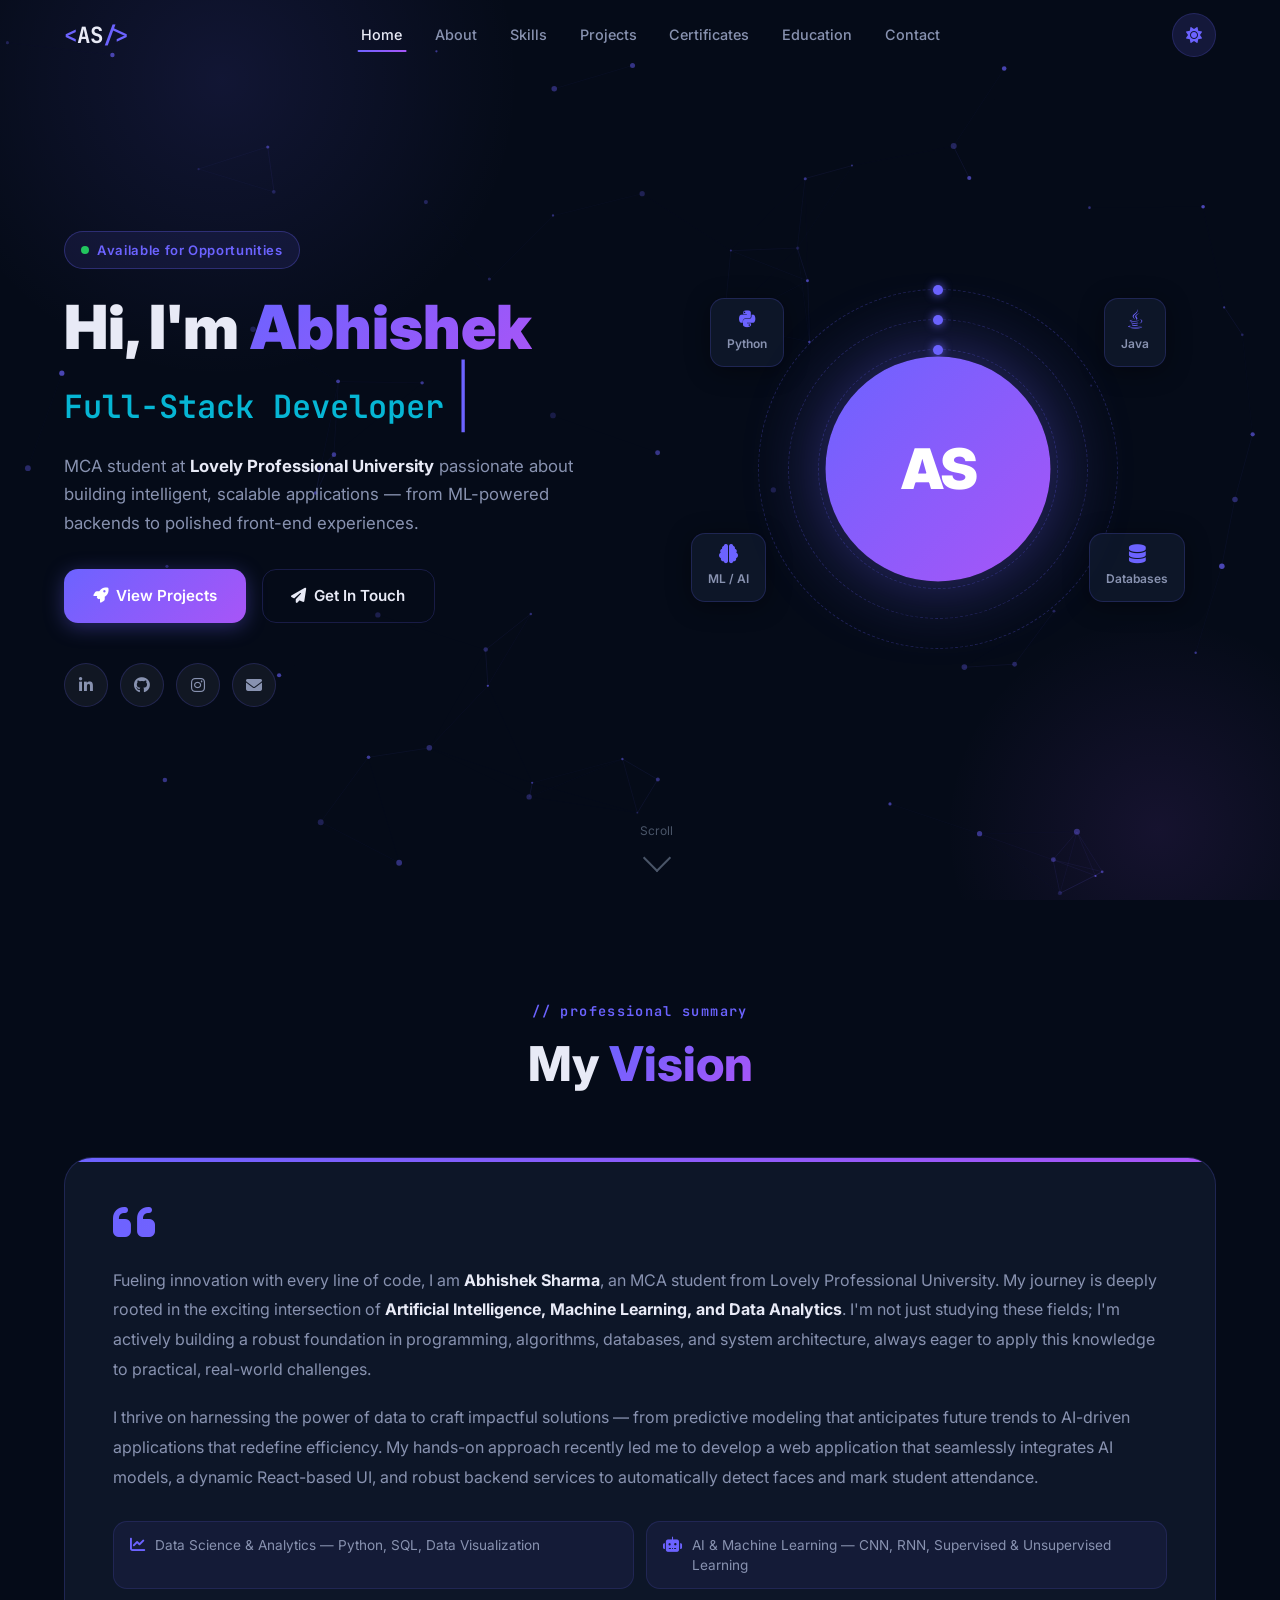
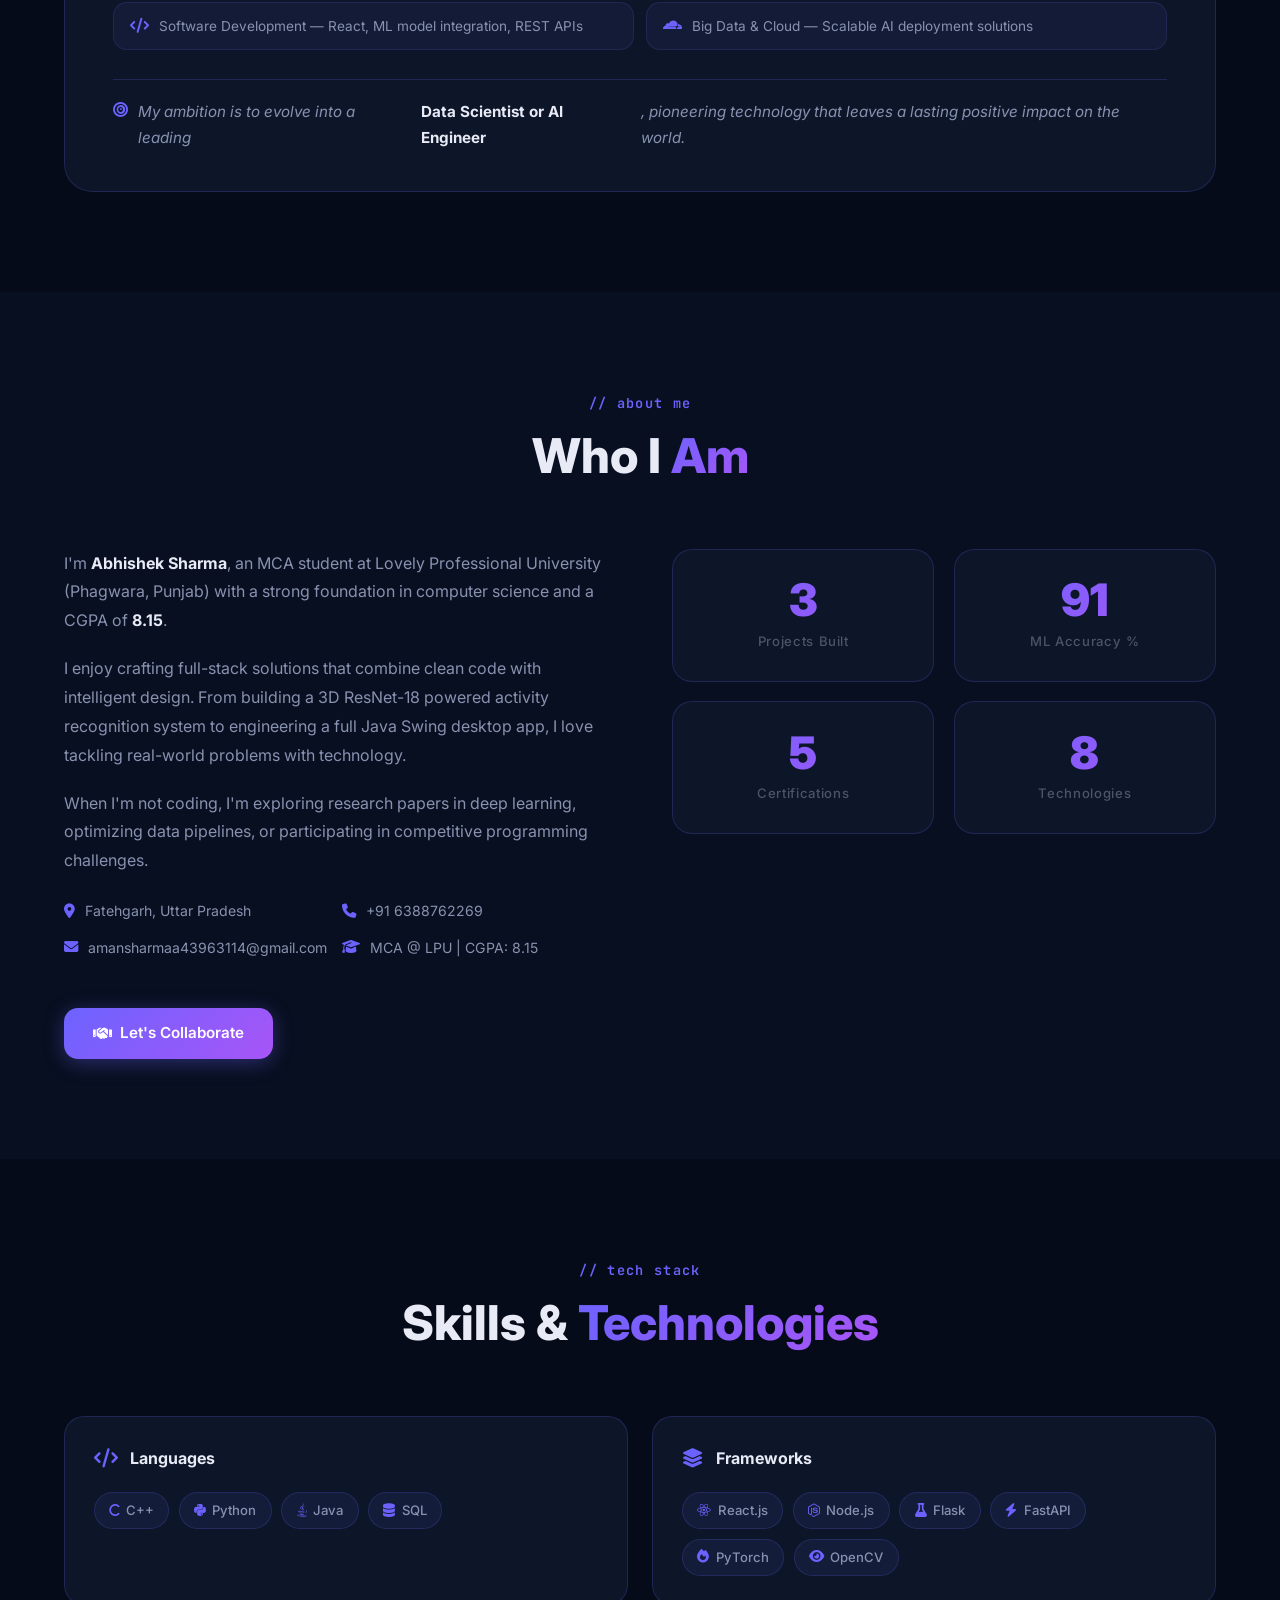
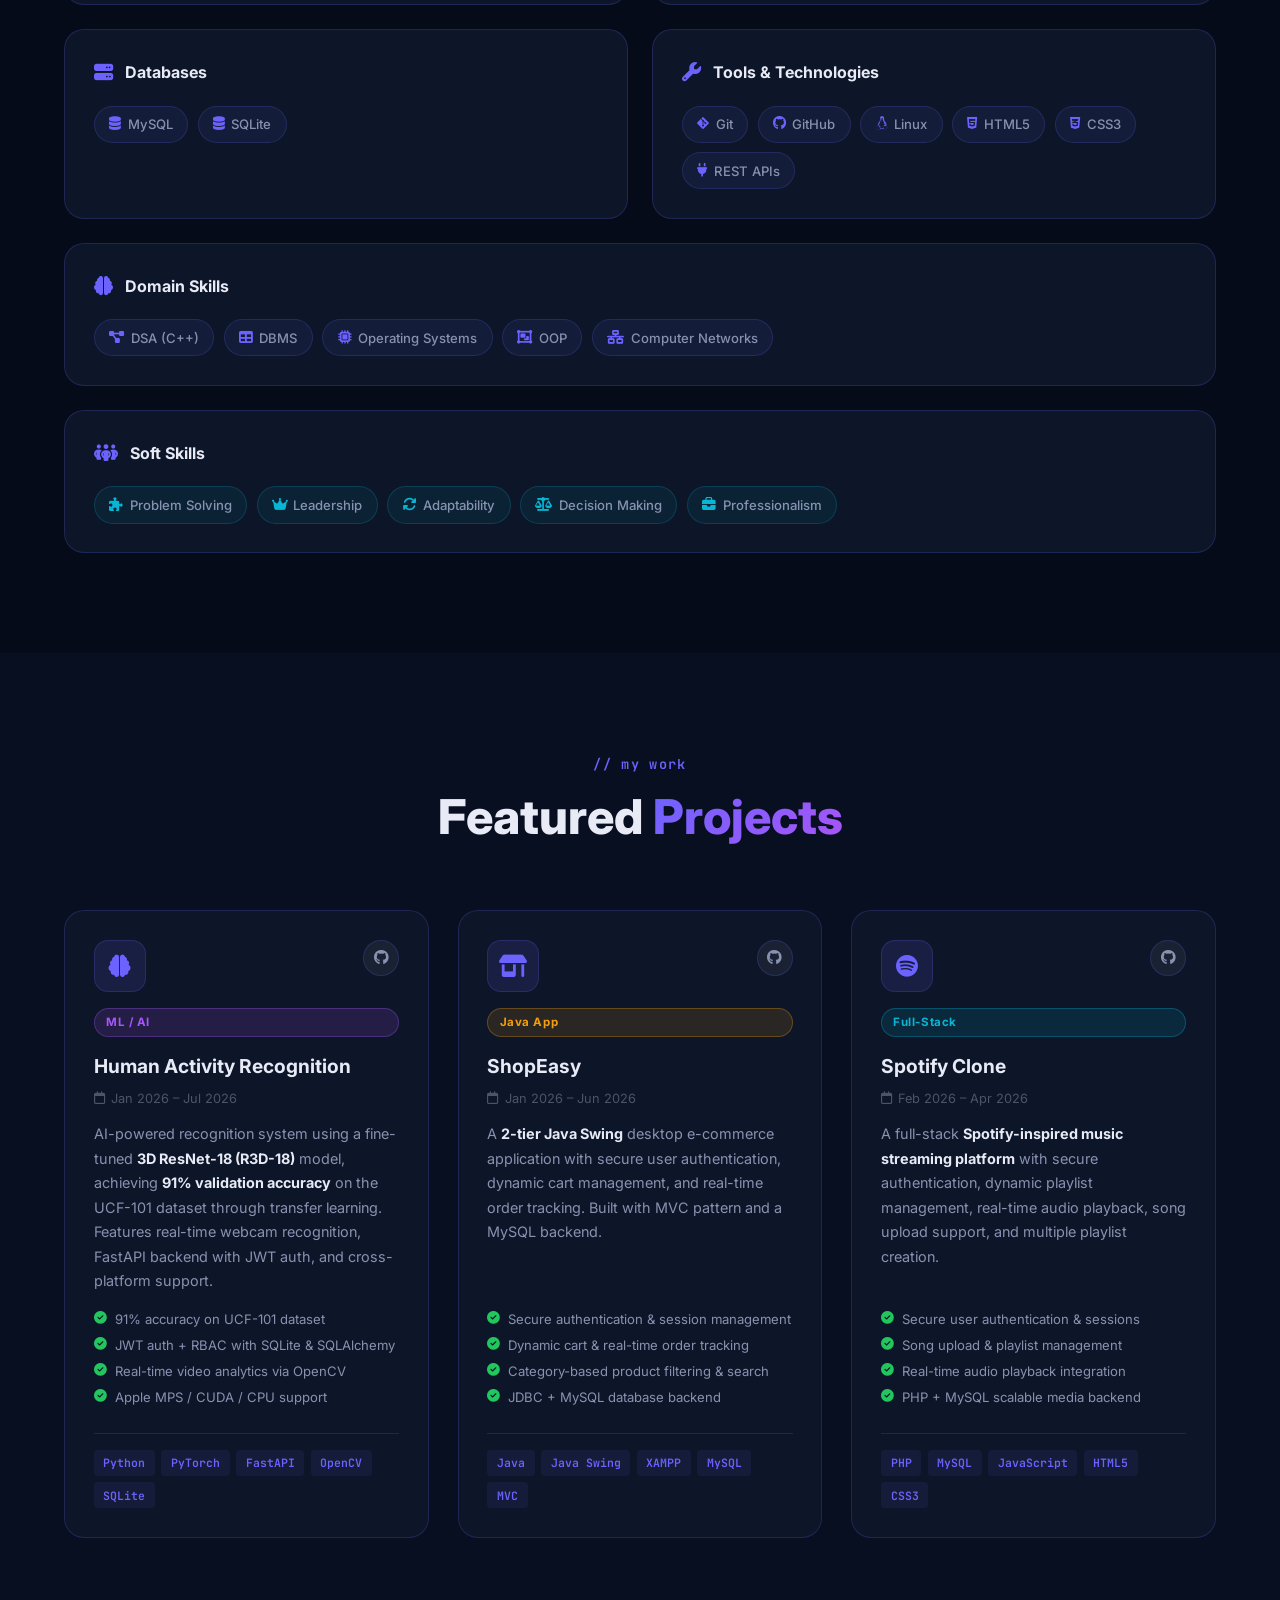
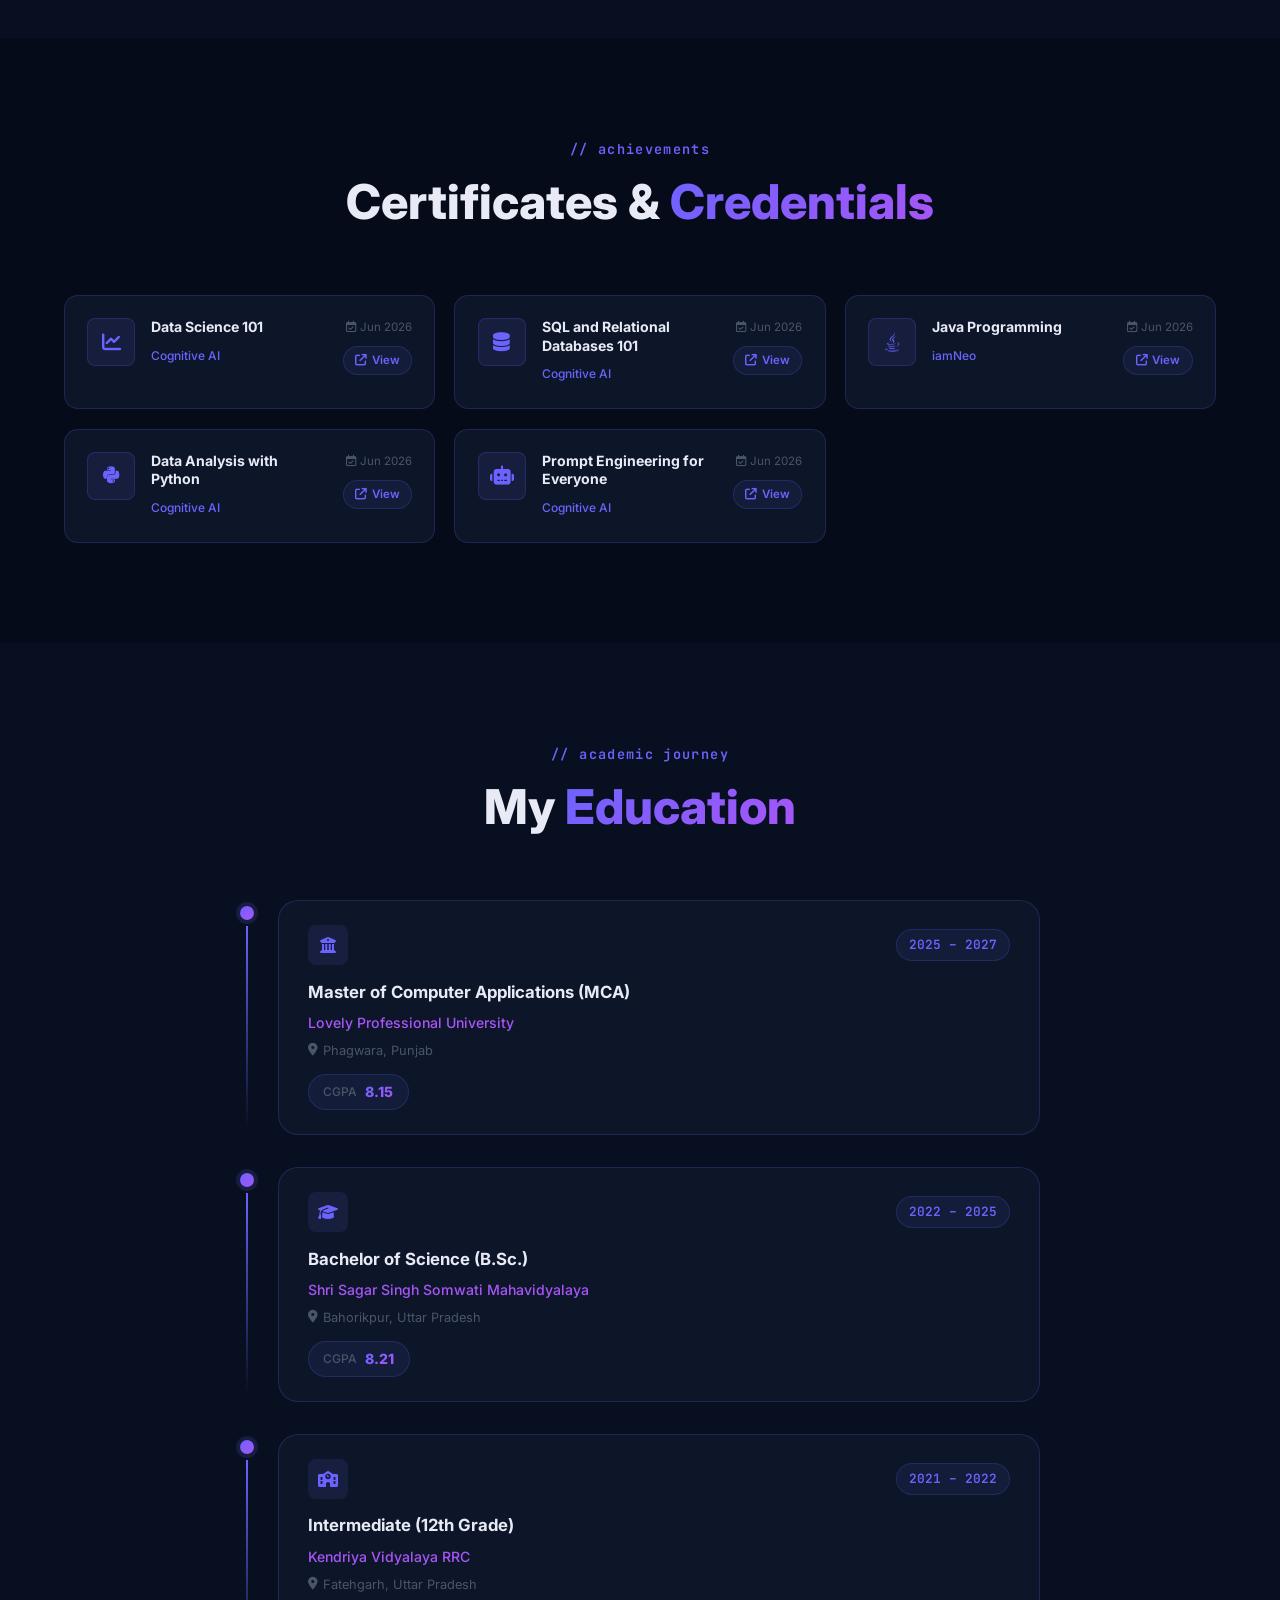
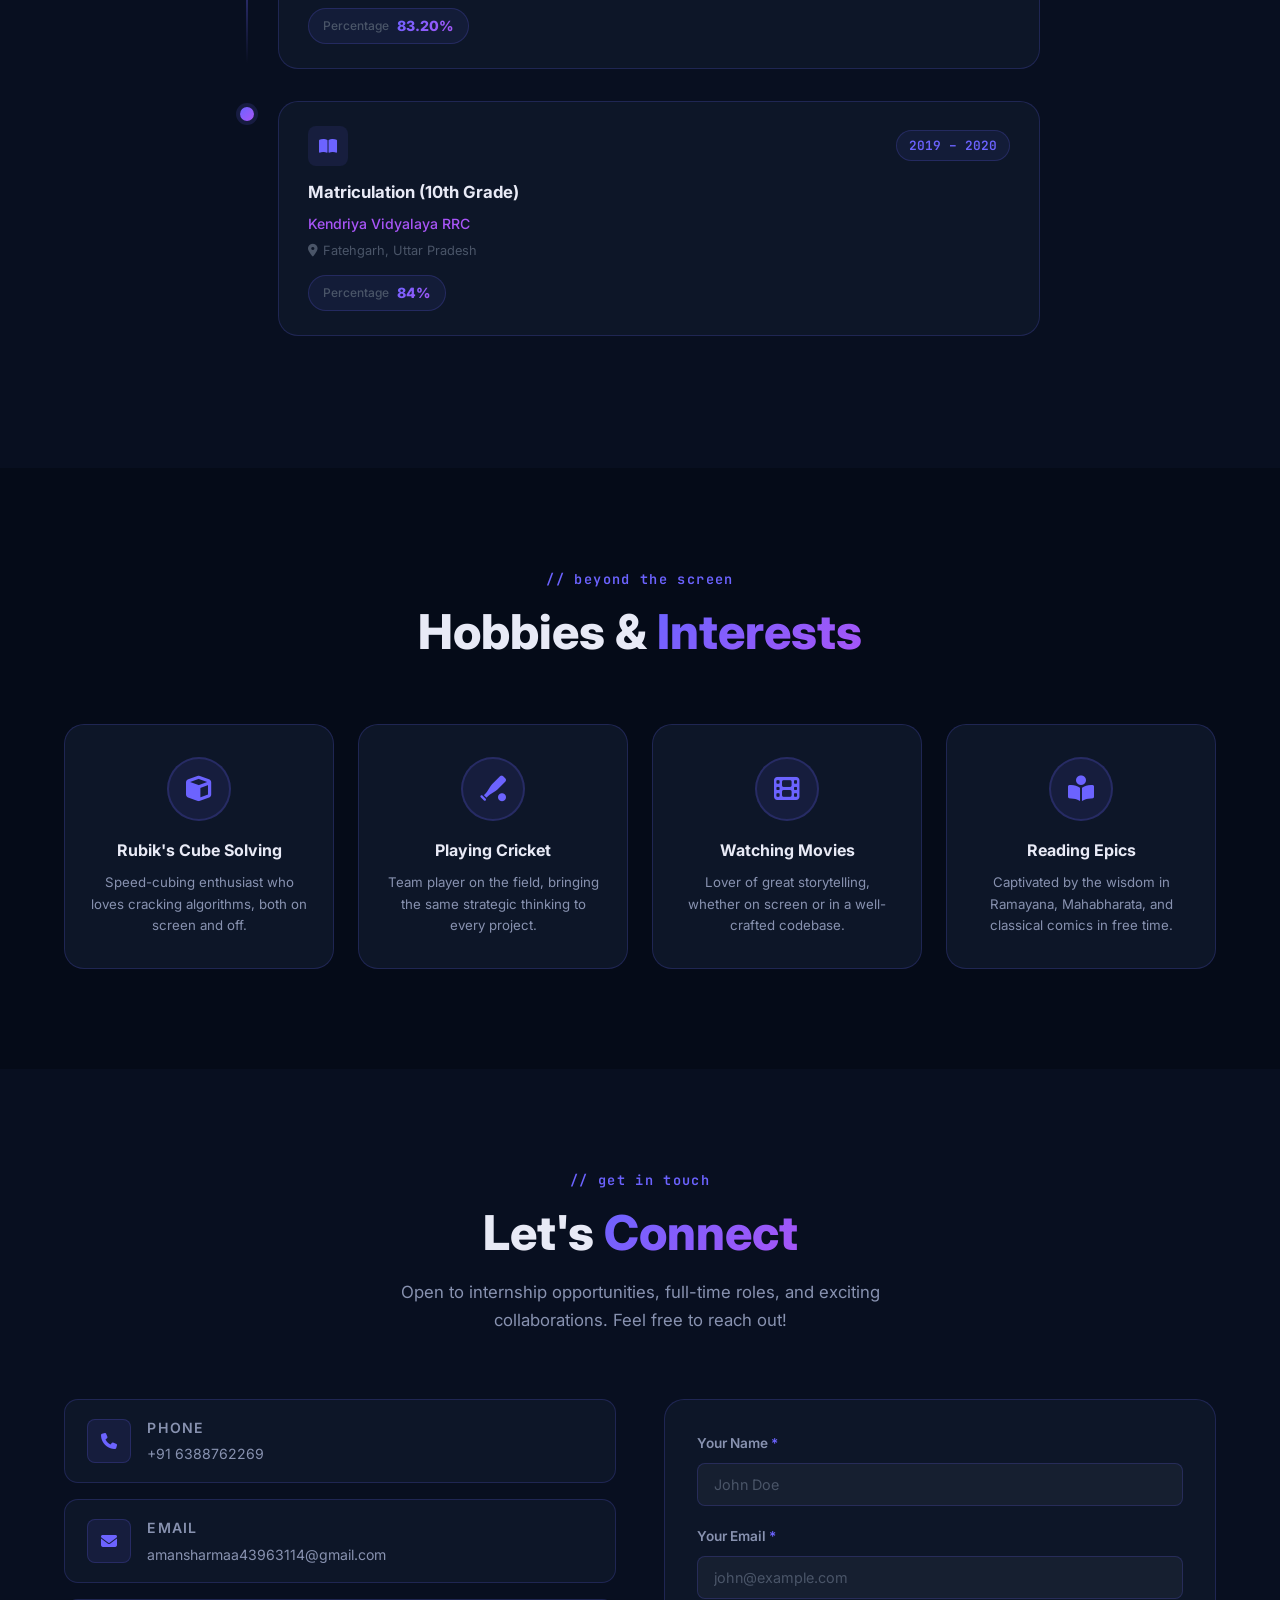
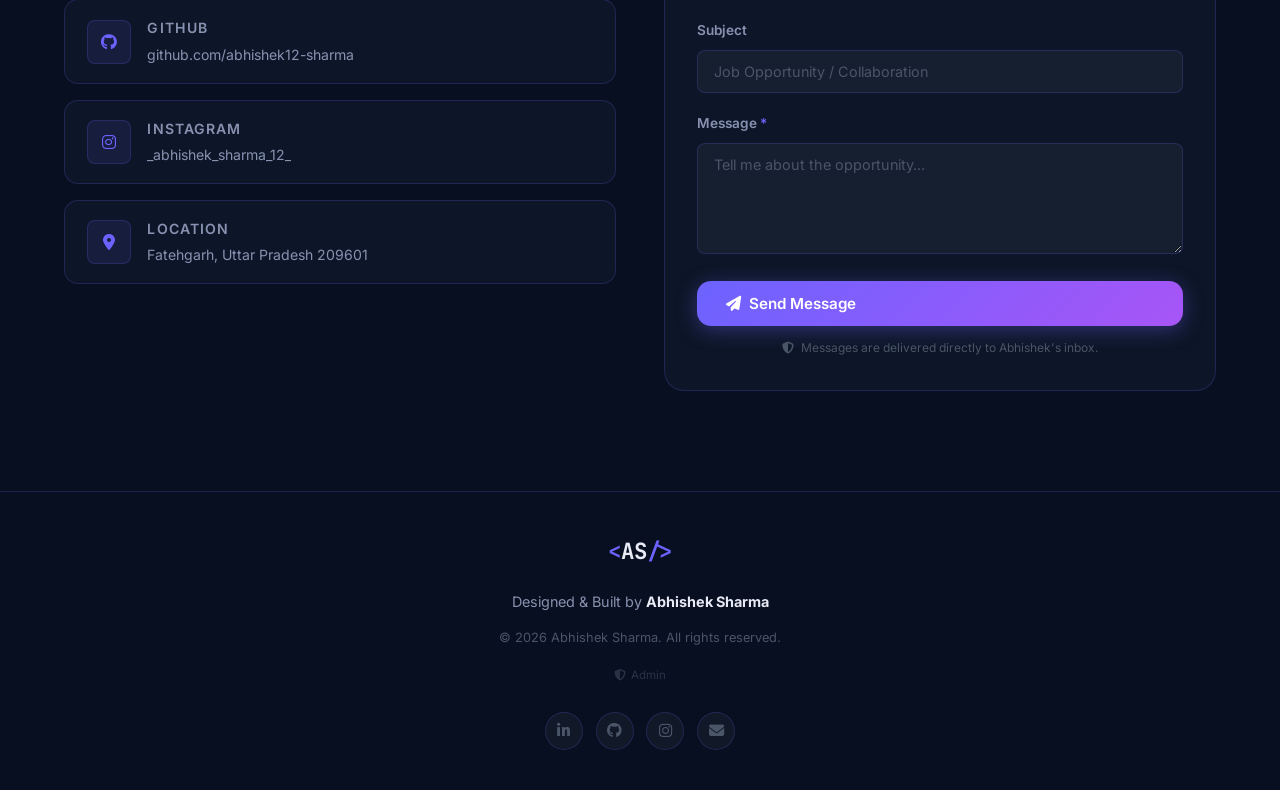
==== index.html @ bf41e6af "Upload portfolio" ====
<!DOCTYPE html>
<html lang="en" data-theme="dark">
<head>
  <meta charset="UTF-8" />
  <meta name="viewport" content="width=device-width, initial-scale=1.0" />
  <title>Abhishek Sharma | MCA Student & Developer</title>
  <meta name="description" content="Portfolio of Abhishek Sharma — MCA Student, Full-Stack Developer, and ML Enthusiast from Lovely Professional University." />
  <meta name="keywords" content="Abhishek Sharma, Developer, Portfolio, Python, Java, Machine Learning, FastAPI, React" />
  <meta name="author" content="Abhishek Sharma" />
  <meta property="og:title" content="Abhishek Sharma | Developer Portfolio" />
  <meta property="og:description" content="MCA Student | Full-Stack Developer | ML Enthusiast" />
  <meta property="og:type" content="website" />

  <!-- Google Fonts -->
  <link rel="preconnect" href="https://fonts.googleapis.com" />
  <link rel="preconnect" href="https://fonts.gstatic.com" crossorigin />
  <link href="https://fonts.googleapis.com/css2?family=Inter:wght@300;400;500;600;700;800;900&family=JetBrains+Mono:wght@400;500;600&display=swap" rel="stylesheet" />

  <!-- Icons -->
  <link rel="stylesheet" href="https://cdnjs.cloudflare.com/ajax/libs/font-awesome/6.5.1/css/all.min.css" />

  <!-- EmailJS -->
  <script type="text/javascript" src="https://cdn.jsdelivr.net/npm/@emailjs/browser@4/dist/email.min.js"></script>

  <link rel="stylesheet" href="style.css" />
</head>
<body>

  <!-- =========================================
       NAVBAR
  ========================================== -->
  <nav id="navbar">
    <div class="nav-container">
      <a href="#home" class="nav-logo">
        <span class="logo-bracket">&lt;</span>AS<span class="logo-bracket">/&gt;</span>
      </a>
      <ul class="nav-links" id="navLinks">
        <li><a href="#home"         class="nav-link active" id="nav-home">Home</a></li>
        <li><a href="#about"        class="nav-link" id="nav-about">About</a></li>
        <li><a href="#skills"       class="nav-link" id="nav-skills">Skills</a></li>
        <li><a href="#projects"     class="nav-link" id="nav-projects">Projects</a></li>
        <li><a href="#certificates" class="nav-link" id="nav-certificates">Certificates</a></li>
        <li><a href="#education"    class="nav-link" id="nav-education">Education</a></li>
        <li><a href="#contact"      class="nav-link" id="nav-contact">Contact</a></li>
      </ul>
      <div class="nav-actions">
        <!-- Theme Toggle -->
        <button class="theme-toggle" id="themeToggle" aria-label="Toggle theme">
          <i class="fa-solid fa-sun"  id="themeIconSun"></i>
          <i class="fa-solid fa-moon" id="themeIconMoon"></i>
        </button>
        <button class="hamburger" id="hamburger" aria-label="Toggle menu">
          <span></span><span></span><span></span>
        </button>
      </div>
    </div>
  </nav>

  <!-- =========================================
       HERO SECTION
  ========================================== -->
  <section id="home" class="hero">
    <canvas id="particleCanvas"></canvas>
    <div class="hero-content">
      <div class="hero-badge">
        <span class="badge-dot"></span>
        Available for Opportunities
      </div>
      <h1 class="hero-name">
        Hi, I'm <span class="gradient-text">Abhishek</span><br />
        <span class="hero-title-typewriter" id="typewriter"></span>
        <span class="cursor">|</span>
      </h1>
      <p class="hero-desc">
        MCA student at <strong>Lovely Professional University</strong> passionate about building
        intelligent, scalable applications — from ML-powered backends to polished front-end experiences.
      </p>
      <div class="hero-cta">
        <a href="#projects" class="btn btn-primary" id="hero-projects-btn">
          <i class="fa-solid fa-rocket"></i> View Projects
        </a>
        <a href="#contact" class="btn btn-ghost" id="hero-contact-btn">
          <i class="fa-solid fa-paper-plane"></i> Get In Touch
        </a>
      </div>
      <div class="hero-socials">
        <a href="https://www.linkedin.com/in/abhishek" target="_blank" rel="noopener noreferrer" class="social-icon" id="social-linkedin" aria-label="LinkedIn">
          <i class="fa-brands fa-linkedin-in"></i>
        </a>
        <a href="https://github.com/abhishek12-sharma" target="_blank" rel="noopener noreferrer" class="social-icon" id="social-github" aria-label="GitHub">
          <i class="fa-brands fa-github"></i>
        </a>
        <a href="https://www.instagram.com/_abhishek_sharma_12_/" target="_blank" rel="noopener noreferrer" class="social-icon" id="social-instagram" aria-label="Instagram">
          <i class="fa-brands fa-instagram"></i>
        </a>
        <a href="mailto:amansharmaa43963114@gmail.com" class="social-icon" id="social-email" aria-label="Email">
          <i class="fa-solid fa-envelope"></i>
        </a>
      </div>
    </div>

    <!-- Hero Visual with Photo -->
    <div class="hero-visual">
      <div class="avatar-ring">
        <div class="avatar-inner">
          <!--
            TO ADD YOUR PHOTO:
            1. Copy your photo file into the portfolio folder
            2. Rename it to "photo.jpg"
            The image will appear automatically.
          -->
          <img
            src="photo.jpg"
            alt="Abhishek Sharma"
            class="profile-photo"
            id="profilePhoto"
            onerror="this.style.display='none'; document.getElementById('avatarFallback').style.display='flex';"
          />
          <span class="avatar-initials" id="avatarFallback">AS</span>
        </div>
        <div class="orbit orbit-1"><div class="orbit-dot"></div></div>
        <div class="orbit orbit-2"><div class="orbit-dot"></div></div>
        <div class="orbit orbit-3"><div class="orbit-dot"></div></div>
      </div>
      <div class="floating-cards">
        <div class="float-card fc1"><i class="fa-brands fa-python"></i><span>Python</span></div>
        <div class="float-card fc2"><i class="fa-brands fa-java"></i><span>Java</span></div>
        <div class="float-card fc3"><i class="fa-solid fa-brain"></i><span>ML / AI</span></div>
        <div class="float-card fc4"><i class="fa-solid fa-database"></i><span>Databases</span></div>
      </div>
    </div>

    <div class="scroll-indicator" id="scrollIndicator">
      <span>Scroll</span>
      <div class="scroll-arrow"></div>
    </div>
  </section>

  <!-- =========================================
       PROFESSIONAL SUMMARY SECTION
  ========================================== -->
  <section id="summary" class="section summary-section">
    <div class="container">
      <div class="section-header">
        <span class="section-tag">// professional summary</span>
        <h2 class="section-title">My <span class="gradient-text">Vision</span></h2>
      </div>
      <div class="summary-card reveal">
        <div class="summary-quote-icon"><i class="fa-solid fa-quote-left"></i></div>
        <p class="summary-text">
          Fueling innovation with every line of code, I am <strong>Abhishek Sharma</strong>, an MCA student from
          Lovely Professional University. My journey is deeply rooted in the exciting intersection of
          <strong>Artificial Intelligence, Machine Learning, and Data Analytics</strong>. I'm not just studying
          these fields; I'm actively building a robust foundation in programming, algorithms, databases, and
          system architecture, always eager to apply this knowledge to practical, real-world challenges.
        </p>
        <p class="summary-text">
          I thrive on harnessing the power of data to craft impactful solutions — from predictive modeling that
          anticipates future trends to AI-driven applications that redefine efficiency. My hands-on approach
          recently led me to develop a web application that seamlessly integrates AI models, a dynamic React-based UI,
          and robust backend services to automatically detect faces and mark student attendance.
        </p>
        <div class="summary-domains">
          <div class="domain-pill">
            <i class="fa-solid fa-chart-line"></i>
            <span>Data Science &amp; Analytics — Python, SQL, Data Visualization</span>
          </div>
          <div class="domain-pill">
            <i class="fa-solid fa-robot"></i>
            <span>AI &amp; Machine Learning — CNN, RNN, Supervised &amp; Unsupervised Learning</span>
          </div>
          <div class="domain-pill">
            <i class="fa-solid fa-code"></i>
            <span>Software Development — React, ML model integration, REST APIs</span>
          </div>
          <div class="domain-pill">
            <i class="fa-brands fa-cloudflare"></i>
            <span>Big Data &amp; Cloud — Scalable AI deployment solutions</span>
          </div>
        </div>
        <p class="summary-ambition">
          <i class="fa-solid fa-bullseye"></i>
          My ambition is to evolve into a leading <strong>Data Scientist or AI Engineer</strong>, pioneering
          technology that leaves a lasting positive impact on the world.
        </p>
      </div>
    </div>
  </section>

  <!-- =========================================
       ABOUT SECTION
  ========================================== -->
  <section id="about" class="section about-section">
    <div class="container">
      <div class="section-header">
        <span class="section-tag">// about me</span>
        <h2 class="section-title">Who I <span class="gradient-text">Am</span></h2>
      </div>
      <div class="about-grid">
        <div class="about-text reveal">
          <p>
            I'm <strong>Abhishek Sharma</strong>, an MCA student at Lovely Professional University (Phagwara, Punjab)
            with a strong foundation in computer science and a CGPA of <strong>8.15</strong>.
          </p>
          <p>
            I enjoy crafting full-stack solutions that combine clean code with intelligent design. From building
            a 3D ResNet-18 powered activity recognition system to engineering a full Java Swing desktop app,
            I love tackling real-world problems with technology.
          </p>
          <p>
            When I'm not coding, I'm exploring research papers in deep learning, optimizing data pipelines,
            or participating in competitive programming challenges.
          </p>
          <div class="about-info-grid">
            <div class="info-item">
              <i class="fa-solid fa-location-dot"></i>
              <span>Fatehgarh, Uttar Pradesh</span>
            </div>
            <div class="info-item">
              <i class="fa-solid fa-phone"></i>
              <span>+91 6388762269</span>
            </div>
            <div class="info-item">
              <i class="fa-solid fa-envelope"></i>
              <span>amansharmaa43963114@gmail.com</span>
            </div>
            <div class="info-item">
              <i class="fa-solid fa-graduation-cap"></i>
              <span>MCA @ LPU | CGPA: 8.15</span>
            </div>
          </div>
          <a href="#contact" class="btn btn-primary mt-2" id="about-contact-btn">
            <i class="fa-solid fa-handshake"></i> Let's Collaborate
          </a>
        </div>
        <div class="about-stats reveal reveal-right">
          <div class="stat-card">
            <div class="stat-number" data-target="3">0</div>
            <div class="stat-label">Projects Built</div>
          </div>
          <div class="stat-card">
            <div class="stat-number" data-target="91">0</div>
            <div class="stat-label">ML Accuracy %</div>
          </div>
          <div class="stat-card">
            <div class="stat-number" data-target="5">0</div>
            <div class="stat-label">Certifications</div>
          </div>
          <div class="stat-card">
            <div class="stat-number" data-target="8">0</div>
            <div class="stat-label">Technologies</div>
          </div>
        </div>
      </div>
    </div>
  </section>

  <!-- =========================================
       SKILLS SECTION
  ========================================== -->
  <section id="skills" class="section skills-section">
    <div class="container">
      <div class="section-header">
        <span class="section-tag">// tech stack</span>
        <h2 class="section-title">Skills & <span class="gradient-text">Technologies</span></h2>
      </div>

      <div class="skills-grid reveal">
        <!-- Languages -->
        <div class="skill-category">
          <div class="skill-cat-header">
            <i class="fa-solid fa-code"></i>
            <h3>Languages</h3>
          </div>
          <div class="skill-tags">
            <span class="skill-tag" id="skill-cpp"><i class="fa-solid fa-c"></i> C++</span>
            <span class="skill-tag" id="skill-python"><i class="fa-brands fa-python"></i> Python</span>
            <span class="skill-tag" id="skill-java"><i class="fa-brands fa-java"></i> Java</span>
            <span class="skill-tag" id="skill-sql"><i class="fa-solid fa-database"></i> SQL</span>
          </div>
        </div>

        <!-- Frameworks -->
        <div class="skill-category">
          <div class="skill-cat-header">
            <i class="fa-solid fa-layer-group"></i>
            <h3>Frameworks</h3>
          </div>
          <div class="skill-tags">
            <span class="skill-tag" id="skill-react"><i class="fa-brands fa-react"></i> React.js</span>
            <span class="skill-tag" id="skill-node"><i class="fa-brands fa-node-js"></i> Node.js</span>
            <span class="skill-tag" id="skill-flask"><i class="fa-solid fa-flask"></i> Flask</span>
            <span class="skill-tag" id="skill-fastapi"><i class="fa-solid fa-bolt"></i> FastAPI</span>
            <span class="skill-tag" id="skill-pytorch"><i class="fa-solid fa-fire"></i> PyTorch</span>
            <span class="skill-tag" id="skill-opencv"><i class="fa-solid fa-eye"></i> OpenCV</span>
          </div>
        </div>

        <!-- Databases -->
        <div class="skill-category">
          <div class="skill-cat-header">
            <i class="fa-solid fa-server"></i>
            <h3>Databases</h3>
          </div>
          <div class="skill-tags">
            <span class="skill-tag" id="skill-mysql"><i class="fa-solid fa-database"></i> MySQL</span>
            <span class="skill-tag" id="skill-sqlite"><i class="fa-solid fa-database"></i> SQLite</span>
          </div>
        </div>

        <!-- Tools -->
        <div class="skill-category">
          <div class="skill-cat-header">
            <i class="fa-solid fa-wrench"></i>
            <h3>Tools & Technologies</h3>
          </div>
          <div class="skill-tags">
            <span class="skill-tag" id="skill-git"><i class="fa-brands fa-git-alt"></i> Git</span>
            <span class="skill-tag" id="skill-github"><i class="fa-brands fa-github"></i> GitHub</span>
            <span class="skill-tag" id="skill-linux"><i class="fa-brands fa-linux"></i> Linux</span>
            <span class="skill-tag" id="skill-html"><i class="fa-brands fa-html5"></i> HTML5</span>
            <span class="skill-tag" id="skill-css"><i class="fa-brands fa-css3-alt"></i> CSS3</span>
            <span class="skill-tag" id="skill-api"><i class="fa-solid fa-plug"></i> REST APIs</span>
          </div>
        </div>

        <!-- Domain Skills -->
        <div class="skill-category skill-cat-wide">
          <div class="skill-cat-header">
            <i class="fa-solid fa-brain"></i>
            <h3>Domain Skills</h3>
          </div>
          <div class="skill-tags">
            <span class="skill-tag" id="skill-dsa"><i class="fa-solid fa-diagram-project"></i> DSA (C++)</span>
            <span class="skill-tag" id="skill-dbms"><i class="fa-solid fa-table"></i> DBMS</span>
            <span class="skill-tag" id="skill-os"><i class="fa-solid fa-microchip"></i> Operating Systems</span>
            <span class="skill-tag" id="skill-oop"><i class="fa-solid fa-object-group"></i> OOP</span>
            <span class="skill-tag" id="skill-cn"><i class="fa-solid fa-network-wired"></i> Computer Networks</span>
          </div>
        </div>

        <!-- Soft Skills -->
        <div class="skill-category skill-cat-wide">
          <div class="skill-cat-header">
            <i class="fa-solid fa-people-group"></i>
            <h3>Soft Skills</h3>
          </div>
          <div class="skill-tags soft-skills-tags">
            <span class="skill-tag soft-tag" id="skill-ps">
              <i class="fa-solid fa-puzzle-piece"></i> Problem Solving
            </span>
            <span class="skill-tag soft-tag" id="skill-lead">
              <i class="fa-solid fa-crown"></i> Leadership
            </span>
            <span class="skill-tag soft-tag" id="skill-adapt">
              <i class="fa-solid fa-arrows-rotate"></i> Adaptability
            </span>
            <span class="skill-tag soft-tag" id="skill-dm">
              <i class="fa-solid fa-scale-balanced"></i> Decision Making
            </span>
            <span class="skill-tag soft-tag" id="skill-pro">
              <i class="fa-solid fa-briefcase"></i> Professionalism
            </span>
          </div>
        </div>
      </div>
    </div>
  </section>

  <!-- =========================================
       PROJECTS SECTION
  ========================================== -->
  <section id="projects" class="section projects-section">
    <div class="container">
      <div class="section-header">
        <span class="section-tag">// my work</span>
        <h2 class="section-title">Featured <span class="gradient-text">Projects</span></h2>
      </div>

      <div class="projects-grid">

        <!-- Project 1: HAR -->
        <article class="project-card reveal" id="project-har">
          <div class="project-header">
            <div class="project-icon"><i class="fa-solid fa-brain"></i></div>
            <div class="project-links">
              <a href="https://github.com/abhishek12-sharma/Spatiotemoral-Human-Activity-Recongniser"
                 target="_blank" rel="noopener noreferrer" class="proj-link" id="har-github-link" aria-label="GitHub">
                <i class="fa-brands fa-github"></i>
              </a>
            </div>
          </div>
          <div class="project-badge badge-ml">ML / AI</div>
          <h3 class="project-title">Human Activity Recognition</h3>
          <p class="project-dates"><i class="fa-regular fa-calendar"></i> Jan 2026 – Jul 2026</p>
          <p class="project-desc">
            AI-powered recognition system using a fine-tuned <strong>3D ResNet-18 (R3D-18)</strong> model,
            achieving <strong>91% validation accuracy</strong> on the UCF-101 dataset through transfer learning.
            Features real-time webcam recognition, FastAPI backend with JWT auth, and cross-platform support.
          </p>
          <ul class="project-highlights">
            <li><i class="fa-solid fa-check-circle"></i> 91% accuracy on UCF-101 dataset</li>
            <li><i class="fa-solid fa-check-circle"></i> JWT auth + RBAC with SQLite & SQLAlchemy</li>
            <li><i class="fa-solid fa-check-circle"></i> Real-time video analytics via OpenCV</li>
            <li><i class="fa-solid fa-check-circle"></i> Apple MPS / CUDA / CPU support</li>
          </ul>
          <div class="project-tech">
            <span>Python</span><span>PyTorch</span><span>FastAPI</span><span>OpenCV</span><span>SQLite</span>
          </div>
        </article>

        <!-- Project 2: ShopEasy -->
        <article class="project-card reveal" id="project-shopeasy">
          <div class="project-header">
            <div class="project-icon"><i class="fa-solid fa-shop"></i></div>
            <div class="project-links">
              <a href="https://github.com/abhishek12-sharma/ShopEasyy"
                 target="_blank" rel="noopener noreferrer" class="proj-link" id="shopeasy-github-link" aria-label="GitHub">
                <i class="fa-brands fa-github"></i>
              </a>
            </div>
          </div>
          <div class="project-badge badge-java">Java App</div>
          <h3 class="project-title">ShopEasy</h3>
          <p class="project-dates"><i class="fa-regular fa-calendar"></i> Jan 2026 – Jun 2026</p>
          <p class="project-desc">
            A <strong>2-tier Java Swing</strong> desktop e-commerce application with secure user authentication,
            dynamic cart management, and real-time order tracking. Built with MVC pattern and a MySQL backend.
          </p>
          <ul class="project-highlights">
            <li><i class="fa-solid fa-check-circle"></i> Secure authentication & session management</li>
            <li><i class="fa-solid fa-check-circle"></i> Dynamic cart & real-time order tracking</li>
            <li><i class="fa-solid fa-check-circle"></i> Category-based product filtering & search</li>
            <li><i class="fa-solid fa-check-circle"></i> JDBC + MySQL database backend</li>
          </ul>
          <div class="project-tech">
            <span>Java</span><span>Java Swing</span><span>XAMPP</span><span>MySQL</span><span>MVC</span>
          </div>
        </article>

        <!-- Project 3: Spotify Clone -->
        <article class="project-card reveal" id="project-spotify">
          <div class="project-header">
            <div class="project-icon"><i class="fa-brands fa-spotify"></i></div>
            <div class="project-links">
              <a href="https://github.com/abhishek12-sharma/Spotify-Clone"
                 target="_blank" rel="noopener noreferrer" class="proj-link" id="spotify-github-link" aria-label="GitHub">
                <i class="fa-brands fa-github"></i>
              </a>
            </div>
          </div>
          <div class="project-badge badge-web">Full-Stack</div>
          <h3 class="project-title">Spotify Clone</h3>
          <p class="project-dates"><i class="fa-regular fa-calendar"></i> Feb 2026 – Apr 2026</p>
          <p class="project-desc">
            A full-stack <strong>Spotify-inspired music streaming platform</strong> with secure authentication,
            dynamic playlist management, real-time audio playback, song upload support, and multiple playlist creation.
          </p>
          <ul class="project-highlights">
            <li><i class="fa-solid fa-check-circle"></i> Secure user authentication & sessions</li>
            <li><i class="fa-solid fa-check-circle"></i> Song upload & playlist management</li>
            <li><i class="fa-solid fa-check-circle"></i> Real-time audio playback integration</li>
            <li><i class="fa-solid fa-check-circle"></i> PHP + MySQL scalable media backend</li>
          </ul>
          <div class="project-tech">
            <span>PHP</span><span>MySQL</span><span>JavaScript</span><span>HTML5</span><span>CSS3</span>
          </div>
        </article>

      </div>
    </div>
  </section>

  <!-- =========================================
       CERTIFICATES SECTION
  ========================================== -->
  <section id="certificates" class="section certs-section">
    <div class="container">
      <div class="section-header">
        <span class="section-tag">// achievements</span>
        <h2 class="section-title">Certificates & <span class="gradient-text">Credentials</span></h2>
      </div>

      <div class="certs-grid">

        <div class="cert-card reveal" id="cert-ds101">
          <div class="cert-icon"><i class="fa-solid fa-chart-line"></i></div>
          <div class="cert-info">
            <h4>Data Science 101</h4>
            <span class="cert-issuer">Cognitive AI</span>
          </div>
          <div class="cert-meta">
            <div class="cert-date"><i class="fa-regular fa-calendar-check"></i> Jun 2026</div>
            <a href="https://drive.google.com/file/d/1tmqZP7_ROuDco0BA1pe8wB9URd2ofjaO/view?usp=drive_link"
               target="_blank" rel="noopener noreferrer" class="cert-view-btn" id="cert-ds-link">
              <i class="fa-solid fa-arrow-up-right-from-square"></i> View
            </a>
          </div>
        </div>

        <div class="cert-card reveal" id="cert-sql">
          <div class="cert-icon"><i class="fa-solid fa-database"></i></div>
          <div class="cert-info">
            <h4>SQL and Relational Databases 101</h4>
            <span class="cert-issuer">Cognitive AI</span>
          </div>
          <div class="cert-meta">
            <div class="cert-date"><i class="fa-regular fa-calendar-check"></i> Jun 2026</div>
            <a href="https://drive.google.com/file/d/1Kc6-ePkfF0_vXB00TDYhsd2rKIh2fl9h/view"
               target="_blank" rel="noopener noreferrer" class="cert-view-btn" id="cert-sql-link">
              <i class="fa-solid fa-arrow-up-right-from-square"></i> View
            </a>
          </div>
        </div>

        <div class="cert-card reveal" id="cert-java">
          <div class="cert-icon"><i class="fa-brands fa-java"></i></div>
          <div class="cert-info">
            <h4>Java Programming</h4>
            <span class="cert-issuer">iamNeo</span>
          </div>
          <div class="cert-meta">
            <div class="cert-date"><i class="fa-regular fa-calendar-check"></i> Jun 2026</div>
            <a href="https://drive.google.com/file/d/1Gt-LPZDkO_21JtMoyh4r03pck7lSyu9B/view"
               target="_blank" rel="noopener noreferrer" class="cert-view-btn" id="cert-java-link">
              <i class="fa-solid fa-arrow-up-right-from-square"></i> View
            </a>
          </div>
        </div>

        <div class="cert-card reveal" id="cert-dap">
          <div class="cert-icon"><i class="fa-brands fa-python"></i></div>
          <div class="cert-info">
            <h4>Data Analysis with Python</h4>
            <span class="cert-issuer">Cognitive AI</span>
          </div>
          <div class="cert-meta">
            <div class="cert-date"><i class="fa-regular fa-calendar-check"></i> Jun 2026</div>
            <a href="https://drive.google.com/file/d/1p2oB0_UTeZPz7jUI0ohCy3-gbYVf38YT/view"
               target="_blank" rel="noopener noreferrer" class="cert-view-btn" id="cert-dap-link">
              <i class="fa-solid fa-arrow-up-right-from-square"></i> View
            </a>
          </div>
        </div>

        <div class="cert-card reveal" id="cert-pe">
          <div class="cert-icon"><i class="fa-solid fa-robot"></i></div>
          <div class="cert-info">
            <h4>Prompt Engineering for Everyone</h4>
            <span class="cert-issuer">Cognitive AI</span>
          </div>
          <div class="cert-meta">
            <div class="cert-date"><i class="fa-regular fa-calendar-check"></i> Jun 2026</div>
            <a href="https://drive.google.com/file/d/11Gxetgcyp1gpNrv7-PVq-kUX6_PkFxZN/view"
               target="_blank" rel="noopener noreferrer" class="cert-view-btn" id="cert-pe-link">
              <i class="fa-solid fa-arrow-up-right-from-square"></i> View
            </a>
          </div>
        </div>

      </div>
    </div>
  </section>

  <!-- =========================================
       EDUCATION SECTION
  ========================================== -->
  <section id="education" class="section edu-section">
    <div class="container">
      <div class="section-header">
        <span class="section-tag">// academic journey</span>
        <h2 class="section-title">My <span class="gradient-text">Education</span></h2>
      </div>

      <div class="edu-timeline">

        <div class="edu-item reveal" id="edu-lpu">
          <div class="edu-connector">
            <div class="edu-dot"></div>
            <div class="edu-line"></div>
          </div>
          <div class="edu-card">
            <div class="edu-card-header">
              <div class="edu-icon"><i class="fa-solid fa-university"></i></div>
              <div class="edu-period">2025 – 2027</div>
            </div>
            <h3>Master of Computer Applications (MCA)</h3>
            <p class="edu-inst">Lovely Professional University</p>
            <p class="edu-loc"><i class="fa-solid fa-location-dot"></i> Phagwara, Punjab</p>
            <div class="edu-score"><span class="score-label">CGPA</span><span class="score-value">8.15</span></div>
          </div>
        </div>

        <div class="edu-item reveal" id="edu-bsc">
          <div class="edu-connector">
            <div class="edu-dot"></div>
            <div class="edu-line"></div>
          </div>
          <div class="edu-card">
            <div class="edu-card-header">
              <div class="edu-icon"><i class="fa-solid fa-graduation-cap"></i></div>
              <div class="edu-period">2022 – 2025</div>
            </div>
            <h3>Bachelor of Science (B.Sc.)</h3>
            <p class="edu-inst">Shri Sagar Singh Somwati Mahavidyalaya</p>
            <p class="edu-loc"><i class="fa-solid fa-location-dot"></i> Bahorikpur, Uttar Pradesh</p>
            <div class="edu-score"><span class="score-label">CGPA</span><span class="score-value">8.21</span></div>
          </div>
        </div>

        <div class="edu-item reveal" id="edu-inter">
          <div class="edu-connector">
            <div class="edu-dot"></div>
            <div class="edu-line"></div>
          </div>
          <div class="edu-card">
            <div class="edu-card-header">
              <div class="edu-icon"><i class="fa-solid fa-school"></i></div>
              <div class="edu-period">2021 – 2022</div>
            </div>
            <h3>Intermediate (12th Grade)</h3>
            <p class="edu-inst">Kendriya Vidyalaya RRC</p>
            <p class="edu-loc"><i class="fa-solid fa-location-dot"></i> Fatehgarh, Uttar Pradesh</p>
            <div class="edu-score"><span class="score-label">Percentage</span><span class="score-value">83.20%</span></div>
          </div>
        </div>

        <div class="edu-item reveal" id="edu-matric">
          <div class="edu-connector">
            <div class="edu-dot"></div>
          </div>
          <div class="edu-card">
            <div class="edu-card-header">
              <div class="edu-icon"><i class="fa-solid fa-book-open"></i></div>
              <div class="edu-period">2019 – 2020</div>
            </div>
            <h3>Matriculation (10th Grade)</h3>
            <p class="edu-inst">Kendriya Vidyalaya RRC</p>
            <p class="edu-loc"><i class="fa-solid fa-location-dot"></i> Fatehgarh, Uttar Pradesh</p>
            <div class="edu-score"><span class="score-label">Percentage</span><span class="score-value">84%</span></div>
          </div>
        </div>

      </div>
    </div>
  </section>

  <!-- =========================================
       HOBBIES SECTION
  ========================================== -->
  <section id="hobbies" class="section hobbies-section">
    <div class="container">
      <div class="section-header">
        <span class="section-tag">// beyond the screen</span>
        <h2 class="section-title">Hobbies & <span class="gradient-text">Interests</span></h2>
      </div>
      <div class="hobbies-grid">
        <div class="hobby-card reveal" id="hobby-rubik">
          <div class="hobby-icon"><i class="fa-solid fa-cube"></i></div>
          <h4>Rubik's Cube Solving</h4>
          <p>Speed-cubing enthusiast who loves cracking algorithms, both on screen and off.</p>
        </div>
        <div class="hobby-card reveal" id="hobby-cricket">
          <div class="hobby-icon"><i class="fa-solid fa-baseball-bat-ball"></i></div>
          <h4>Playing Cricket</h4>
          <p>Team player on the field, bringing the same strategic thinking to every project.</p>
        </div>
        <div class="hobby-card reveal" id="hobby-movies">
          <div class="hobby-icon"><i class="fa-solid fa-film"></i></div>
          <h4>Watching Movies</h4>
          <p>Lover of great storytelling, whether on screen or in a well-crafted codebase.</p>
        </div>
        <div class="hobby-card reveal" id="hobby-epics">
          <div class="hobby-icon"><i class="fa-solid fa-book-open-reader"></i></div>
          <h4>Reading Epics</h4>
          <p>Captivated by the wisdom in Ramayana, Mahabharata, and classical comics in free time.</p>
        </div>
      </div>
    </div>
  </section>

  <!-- =========================================
       CONTACT SECTION
  ========================================== -->
  <section id="contact" class="section contact-section">
    <div class="container">
      <div class="section-header">
        <span class="section-tag">// get in touch</span>
        <h2 class="section-title">Let's <span class="gradient-text">Connect</span></h2>
        <p class="section-subtitle">
          Open to internship opportunities, full-time roles, and exciting collaborations. Feel free to reach out!
        </p>
      </div>

      <div class="contact-grid">
        <div class="contact-info reveal">
          <div class="contact-card" id="contact-phone">
            <div class="cc-icon"><i class="fa-solid fa-phone"></i></div>
            <div class="cc-detail">
              <span class="cc-label">Phone</span>
              <a href="tel:+916388762269">+91 6388762269</a>
            </div>
          </div>
          <div class="contact-card" id="contact-email-card">
            <div class="cc-icon"><i class="fa-solid fa-envelope"></i></div>
            <div class="cc-detail">
              <span class="cc-label">Email</span>
              <a href="mailto:amansharmaa43963114@gmail.com">amansharmaa43963114@gmail.com</a>
            </div>
          </div>
          <div class="contact-card" id="contact-github">
            <div class="cc-icon"><i class="fa-brands fa-github"></i></div>
            <div class="cc-detail">
              <span class="cc-label">GitHub</span>
              <a href="https://github.com/abhishek12-sharma" target="_blank" rel="noopener noreferrer">github.com/abhishek12-sharma</a>
            </div>
          </div>
          <div class="contact-card" id="contact-instagram">
            <div class="cc-icon"><i class="fa-brands fa-instagram"></i></div>
            <div class="cc-detail">
              <span class="cc-label">Instagram</span>
              <a href="https://www.instagram.com/_abhishek_sharma_12_/" target="_blank" rel="noopener noreferrer">_abhishek_sharma_12_</a>
            </div>
          </div>
          <div class="contact-card" id="contact-location">
            <div class="cc-icon"><i class="fa-solid fa-location-dot"></i></div>
            <div class="cc-detail">
              <span class="cc-label">Location</span>
              <span>Fatehgarh, Uttar Pradesh 209601</span>
            </div>
          </div>
        </div>

        <form class="contact-form reveal reveal-right" id="contactForm" novalidate>
          <div id="formAlert" class="form-alert" style="display:none;"></div>
          <div class="form-group">
            <label for="form-name">Your Name <span class="req">*</span></label>
            <input type="text" id="form-name" name="from_name" placeholder="John Doe" required />
          </div>
          <div class="form-group">
            <label for="form-email">Your Email <span class="req">*</span></label>
            <input type="email" id="form-email" name="from_email" placeholder="john@example.com" required />
          </div>
          <div class="form-group">
            <label for="form-subject">Subject</label>
            <input type="text" id="form-subject" name="subject" placeholder="Job Opportunity / Collaboration" />
          </div>
          <div class="form-group">
            <label for="form-message">Message <span class="req">*</span></label>
            <textarea id="form-message" name="message" rows="5" placeholder="Tell me about the opportunity..." required></textarea>
          </div>
          <button type="submit" class="btn btn-primary w-full" id="form-submit-btn">
            <i class="fa-solid fa-paper-plane"></i>
            <span id="btn-text">Send Message</span>
            <span class="btn-spinner" id="btnSpinner" style="display:none;"></span>
          </button>
          <p class="form-note">
            <i class="fa-solid fa-shield-halved"></i>
            Messages are delivered directly to Abhishek's inbox.
          </p>
        </form>
      </div>
    </div>
  </section>

  <!-- =========================================
       FOOTER
  ========================================== -->
  <footer class="footer">
    <div class="container">
      <div class="footer-content">
        <div class="footer-logo">
          <span class="logo-bracket">&lt;</span>AS<span class="logo-bracket">/&gt;</span>
        </div>
        <p class="footer-text">Designed & Built by <strong>Abhishek Sharma</strong></p>
        <p class="footer-copy">&copy; <span id="year"></span> Abhishek Sharma. All rights reserved.</p>
        <a href="admin.html" class="admin-footer-link" id="admin-panel-link" title="Admin Panel">
          <i class="fa-solid fa-shield-halved"></i> Admin
        </a>
        <div class="footer-socials">
          <a href="https://www.linkedin.com/in/abhishek" target="_blank" rel="noopener noreferrer" aria-label="LinkedIn"><i class="fa-brands fa-linkedin-in"></i></a>
          <a href="https://github.com/abhishek12-sharma" target="_blank" rel="noopener noreferrer" aria-label="GitHub"><i class="fa-brands fa-github"></i></a>
          <a href="https://www.instagram.com/_abhishek_sharma_12_/" target="_blank" rel="noopener noreferrer" aria-label="Instagram"><i class="fa-brands fa-instagram"></i></a>
          <a href="mailto:amansharmaa43963114@gmail.com" aria-label="Email"><i class="fa-solid fa-envelope"></i></a>
        </div>
      </div>
    </div>
  </footer>

  <!-- Back to Top -->
  <button class="back-top" id="backTop" aria-label="Back to top">
    <i class="fa-solid fa-arrow-up"></i>
  </button>

  <script src="script.js"></script>
</body>
</html>
---- style.css ----
/* ==========================================
   CSS VARIABLES & DESIGN TOKENS — DARK (default)
   ========================================== */
:root,
[data-theme="dark"] {
  --bg-primary:     #050b18;
  --bg-secondary:   #080f20;
  --bg-card:        #0d1628;
  --bg-card-hover:  #121e35;
  --accent-primary:   #6c63ff;
  --accent-secondary: #a855f7;
  --accent-tertiary:  #06b6d4;
  --text-primary:   #e8eaf6;
  --text-secondary: #8892b0;
  --text-muted:     #4a5568;
  --border-color:   rgba(108, 99, 255, 0.2);
  --border-hover:   rgba(108, 99, 255, 0.6);
  --gradient-primary: linear-gradient(135deg, #6c63ff, #a855f7);
  --gradient-accent:  linear-gradient(135deg, #6c63ff, #06b6d4);
  --glow-primary:   0 0 30px rgba(108, 99, 255, 0.3);
  --glow-soft:      0 0 60px rgba(108, 99, 255, 0.15);
  --shadow-card:      0 4px 24px rgba(0, 0, 0, 0.4);
  --shadow-card-hover:0 8px 40px rgba(108, 99, 255, 0.2);
  --nav-height: 70px;
  --radius-sm: 8px;
  --radius-md: 14px;
  --radius-lg: 20px;
  --transition: all 0.3s cubic-bezier(0.4, 0, 0.2, 1);
  --particle-color: rgba(108, 99, 255, 0.7);
  --line-color:     rgba(108, 99, 255, 0.12);
  --particle-canvas-bg: transparent;
  --toggle-track:   rgba(108, 99, 255, 0.15);
  --toggle-thumb:   #6c63ff;
}

/* ==========================================
   LIGHT THEME
   ========================================== */
[data-theme="light"] {
  --bg-primary:     #f4f6ff;
  --bg-secondary:   #e9ecf8;
  --bg-card:        #ffffff;
  --bg-card-hover:  #f0f2ff;
  --text-primary:   #1a1f35;
  --text-secondary: #4a5568;
  --text-muted:     #9aa5b4;
  --border-color:   rgba(108, 99, 255, 0.15);
  --border-hover:   rgba(108, 99, 255, 0.5);
  --shadow-card:      0 4px 20px rgba(108, 99, 255, 0.08);
  --shadow-card-hover:0 8px 36px rgba(108, 99, 255, 0.18);
  --particle-color: rgba(108, 99, 255, 0.4);
  --line-color:     rgba(108, 99, 255, 0.08);
  --toggle-track:   rgba(108, 99, 255, 0.12);
  --toggle-thumb:   #6c63ff;
}

/* ==========================================
   RESET & BASE
   ========================================== */
*, *::before, *::after { margin: 0; padding: 0; box-sizing: border-box; }

html { scroll-behavior: smooth; font-size: 16px; }

body {
  font-family: 'Inter', -apple-system, BlinkMacSystemFont, sans-serif;
  background-color: var(--bg-primary);
  color: var(--text-primary);
  line-height: 1.7;
  overflow-x: hidden;
  transition: background-color 0.4s ease, color 0.4s ease;
}

::selection { background: rgba(108, 99, 255, 0.3); color: #fff; }

::-webkit-scrollbar { width: 6px; }
::-webkit-scrollbar-track { background: var(--bg-secondary); }
::-webkit-scrollbar-thumb { background: var(--accent-primary); border-radius: 3px; }

a { color: inherit; text-decoration: none; }
img { max-width: 100%; }

.container { width: 90%; max-width: 1200px; margin: 0 auto; }
.section { padding: 100px 0; }

.gradient-text {
  background: var(--gradient-primary);
  -webkit-background-clip: text;
  background-clip: text;
  -webkit-text-fill-color: transparent;
}

.mt-2 { margin-top: 1.5rem; }
.w-full { width: 100%; }

/* ==========================================
   BUTTONS
   ========================================== */
.btn {
  display: inline-flex;
  align-items: center;
  gap: 0.5rem;
  padding: 0.8rem 1.8rem;
  border-radius: var(--radius-md);
  font-family: 'Inter', sans-serif;
  font-weight: 600;
  font-size: 0.95rem;
  cursor: pointer;
  border: none;
  transition: var(--transition);
  white-space: nowrap;
}
.btn-primary {
  background: var(--gradient-primary);
  color: #fff;
  box-shadow: 0 4px 20px rgba(108, 99, 255, 0.35);
}
.btn-primary:hover { transform: translateY(-2px); box-shadow: 0 8px 30px rgba(108, 99, 255, 0.5); }
.btn-ghost {
  background: transparent;
  color: var(--text-primary);
  border: 1.5px solid var(--border-color);
}
.btn-ghost:hover {
  border-color: var(--accent-primary);
  color: var(--accent-primary);
  background: rgba(108, 99, 255, 0.08);
  transform: translateY(-2px);
}

/* ==========================================
   NAVBAR
   ========================================== */
#navbar {
  position: fixed;
  top: 0; left: 0; right: 0;
  height: var(--nav-height);
  z-index: 1000;
  transition: var(--transition);
}
#navbar.scrolled {
  background: rgba(var(--bg-primary-rgb, 5,11,24), 0.92);
  backdrop-filter: blur(20px);
  -webkit-backdrop-filter: blur(20px);
  border-bottom: 1px solid var(--border-color);
  box-shadow: 0 4px 30px rgba(0, 0, 0, 0.15);
}
[data-theme="dark"] #navbar.scrolled { background: rgba(5,11,24,0.92); }
[data-theme="light"] #navbar.scrolled { background: rgba(244,246,255,0.92); }

.nav-container {
  width: 90%; max-width: 1200px;
  margin: 0 auto;
  height: 100%;
  display: flex;
  align-items: center;
  justify-content: space-between;
}

.nav-logo {
  font-family: 'JetBrains Mono', monospace;
  font-size: 1.4rem;
  font-weight: 700;
  color: var(--text-primary);
  transition: var(--transition);
}
.nav-logo:hover { color: var(--accent-primary); }
.logo-bracket { color: var(--accent-primary); }

.nav-links {
  display: flex;
  list-style: none;
  gap: 0.25rem;
}
.nav-link {
  padding: 0.4rem 0.9rem;
  border-radius: var(--radius-sm);
  font-size: 0.9rem;
  font-weight: 500;
  color: var(--text-secondary);
  transition: var(--transition);
  position: relative;
}
.nav-link::after {
  content: '';
  position: absolute;
  bottom: -2px; left: 50%;
  transform: translateX(-50%);
  width: 0; height: 2px;
  background: var(--gradient-primary);
  border-radius: 2px;
  transition: var(--transition);
}
.nav-link:hover, .nav-link.active { color: var(--text-primary); }
.nav-link:hover::after, .nav-link.active::after { width: 70%; }

/* Nav actions: theme toggle + hamburger */
.nav-actions { display: flex; align-items: center; gap: 0.6rem; }

/* Theme Toggle */
.theme-toggle {
  width: 44px; height: 44px;
  border-radius: 50%;
  background: var(--toggle-track);
  border: 1.5px solid var(--border-color);
  cursor: pointer;
  display: flex;
  align-items: center;
  justify-content: center;
  color: var(--accent-primary);
  font-size: 1rem;
  transition: var(--transition);
  position: relative;
  overflow: hidden;
}
.theme-toggle:hover {
  background: rgba(108, 99, 255, 0.2);
  border-color: var(--accent-primary);
  transform: rotate(20deg);
}
.theme-toggle #themeIconSun,
.theme-toggle #themeIconMoon {
  position: absolute;
  transition: opacity 0.3s, transform 0.4s;
}
[data-theme="dark"]  #themeIconSun  { opacity: 1;  transform: rotate(0deg);   }
[data-theme="dark"]  #themeIconMoon { opacity: 0;  transform: rotate(90deg);  }
[data-theme="light"] #themeIconSun  { opacity: 0;  transform: rotate(-90deg); }
[data-theme="light"] #themeIconMoon { opacity: 1;  transform: rotate(0deg);   }

.hamburger {
  display: none;
  flex-direction: column;
  gap: 5px;
  background: none;
  border: none;
  cursor: pointer;
  padding: 0.4rem;
}
.hamburger span {
  display: block; width: 24px; height: 2px;
  background: var(--text-primary);
  border-radius: 2px;
  transition: var(--transition);
}
.hamburger.open span:nth-child(1) { transform: rotate(45deg) translate(5px, 5px); }
.hamburger.open span:nth-child(2) { opacity: 0; }
.hamburger.open span:nth-child(3) { transform: rotate(-45deg) translate(5px, -5px); }

/* ==========================================
   HERO SECTION
   ========================================== */
.hero {
  min-height: 100vh;
  display: flex;
  align-items: center;
  position: relative;
  overflow: hidden;
  padding: calc(var(--nav-height) + 2rem) 5% 4rem;
  gap: 4rem;
}
#particleCanvas {
  position: absolute; top: 0; left: 0;
  width: 100%; height: 100%;
  pointer-events: none; z-index: 0;
}
.hero::before {
  content: '';
  position: absolute; top: -30%; left: -10%;
  width: 700px; height: 700px;
  background: radial-gradient(circle, rgba(108, 99, 255, 0.12) 0%, transparent 60%);
  pointer-events: none; z-index: 0;
}
.hero::after {
  content: '';
  position: absolute; bottom: -20%; right: -10%;
  width: 500px; height: 500px;
  background: radial-gradient(circle, rgba(168, 85, 247, 0.1) 0%, transparent 60%);
  pointer-events: none; z-index: 0;
}
[data-theme="light"] .hero::before { background: radial-gradient(circle, rgba(108, 99, 255, 0.08) 0%, transparent 60%); }
[data-theme="light"] .hero::after  { background: radial-gradient(circle, rgba(168, 85, 247, 0.06) 0%, transparent 60%); }

.hero-content { flex: 1; position: relative; z-index: 1; max-width: 620px; }

.hero-badge {
  display: inline-flex;
  align-items: center; gap: 0.5rem;
  background: rgba(108, 99, 255, 0.1);
  border: 1px solid rgba(108, 99, 255, 0.3);
  color: var(--accent-primary);
  padding: 0.4rem 1rem;
  border-radius: 100px;
  font-size: 0.82rem; font-weight: 600; letter-spacing: 0.05em;
  margin-bottom: 1.5rem;
  animation: fadeInDown 0.6s ease;
}
.badge-dot {
  width: 8px; height: 8px; border-radius: 50%;
  background: #22c55e;
  animation: pulse 2s infinite;
}
@keyframes pulse {
  0%, 100% { opacity: 1; box-shadow: 0 0 0 0 rgba(34,197,94,.4); }
  50%       { opacity: .7; box-shadow: 0 0 0 6px rgba(34,197,94,0); }
}

.hero-name {
  font-size: clamp(2.2rem, 5vw, 3.8rem);
  font-weight: 900; line-height: 1.15;
  margin-bottom: 1.2rem;
  animation: fadeInUp 0.7s ease 0.1s both;
}
.hero-title-typewriter {
  font-size: clamp(1.4rem, 3vw, 2rem);
  color: var(--accent-tertiary);
  font-family: 'JetBrains Mono', monospace;
  font-weight: 600;
}
.cursor { animation: blink 1s step-end infinite; color: var(--accent-primary); font-weight: 300; }
@keyframes blink { 0%, 100% { opacity: 1; } 50% { opacity: 0; } }

.hero-desc {
  font-size: 1.05rem; color: var(--text-secondary);
  margin-bottom: 2rem; max-width: 520px;
  animation: fadeInUp 0.7s ease 0.2s both;
}
.hero-desc strong { color: var(--text-primary); }

.hero-cta { display: flex; gap: 1rem; flex-wrap: wrap; margin-bottom: 2.5rem; animation: fadeInUp 0.7s ease 0.3s both; }
.hero-socials { display: flex; gap: 0.75rem; animation: fadeInUp 0.7s ease 0.4s both; }

.social-icon {
  width: 44px; height: 44px; border-radius: 50%;
  display: flex; align-items: center; justify-content: center;
  background: rgba(255, 255, 255, 0.05);
  border: 1px solid var(--border-color);
  color: var(--text-secondary); font-size: 1rem;
  transition: var(--transition);
}
[data-theme="light"] .social-icon { background: rgba(0,0,0,0.04); }
.social-icon:hover {
  background: var(--gradient-primary);
  border-color: transparent; color: #fff;
  transform: translateY(-3px);
  box-shadow: 0 8px 20px rgba(108, 99, 255, 0.4);
}

/* Hero Visual + Photo */
.hero-visual {
  flex: 0 0 auto; position: relative; z-index: 1;
  display: flex; align-items: center; justify-content: center;
  width: 380px; height: 380px;
}
.avatar-ring { position: relative; width: 240px; height: 240px; }
.avatar-inner {
  width: 225px; height: 225px; border-radius: 50%;
  background: var(--gradient-primary);
  display: flex; align-items: center; justify-content: center;
  position: absolute; top: 50%; left: 50%;
  transform: translate(-50%, -50%);
  box-shadow: 0 0 80px rgba(108, 99, 255, 0.45);
  z-index: 2; overflow: hidden;
}
.profile-photo {
  width: 100%; height: 100%;
  object-fit: cover; object-position: top center;
  border-radius: 50%;
  display: block;
}
.avatar-initials {
  font-size: 3.5rem; font-weight: 900;
  color: #fff; font-family: 'Inter', sans-serif; letter-spacing: -2px;
}

.orbit {
  position: absolute; top: 50%; left: 50%;
  border: 1px dashed rgba(108, 99, 255, 0.25);
  border-radius: 50%;
  transform: translate(-50%, -50%);
  animation: spin linear infinite;
}
.orbit-1 { width: 240px; height: 240px; animation-duration: 8s; }
.orbit-2 { width: 300px; height: 300px; animation-duration: 12s; animation-direction: reverse; }
.orbit-3 { width: 360px; height: 360px; animation-duration: 16s; }
.orbit-dot {
  width: 10px; height: 10px; border-radius: 50%;
  background: var(--accent-primary);
  position: absolute; top: -5px; left: 50%; transform: translateX(-50%);
  box-shadow: 0 0 10px var(--accent-primary);
}
@keyframes spin { from { transform: translate(-50%,-50%) rotate(0deg); } to { transform: translate(-50%,-50%) rotate(360deg); } }

.floating-cards { position: absolute; width: 100%; height: 100%; }
.float-card {
  position: absolute;
  display: flex; flex-direction: column; align-items: center; gap: 0.3rem;
  background: var(--bg-card);
  border: 1px solid var(--border-color);
  border-radius: var(--radius-md);
  padding: 0.7rem 1rem;
  font-size: 0.75rem; font-weight: 600;
  color: var(--text-secondary);
  backdrop-filter: blur(10px);
  animation: floatCard 4s ease-in-out infinite;
  box-shadow: var(--shadow-card);
}
.float-card i { font-size: 1.2rem; color: var(--accent-primary); }
.fc1 { top: 5%; left: -10%; animation-delay: 0s; }
.fc2 { top: 5%; right: -10%; animation-delay: 1s; }
.fc3 { bottom: 15%; left: -15%; animation-delay: 0.5s; }
.fc4 { bottom: 15%; right: -15%; animation-delay: 1.5s; }
@keyframes floatCard { 0%, 100% { transform: translateY(0); } 50% { transform: translateY(-10px); } }

.scroll-indicator {
  position: absolute; bottom: 2rem; left: 50%; transform: translateX(-50%);
  display: flex; flex-direction: column; align-items: center; gap: 0.4rem;
  font-size: 0.75rem; color: var(--text-muted); z-index: 2;
  animation: fadeInUp 1s ease 1s both; transition: opacity 0.3s;
}
.scroll-arrow {
  width: 20px; height: 20px;
  border-right: 2px solid var(--text-muted);
  border-bottom: 2px solid var(--text-muted);
  transform: rotate(45deg);
  animation: bounce 1.5s ease-in-out infinite;
}
@keyframes bounce { 0%, 100% { transform: rotate(45deg) translateY(0); } 50% { transform: rotate(45deg) translateY(5px); } }

/* ==========================================
   SECTION HEADER
   ========================================== */
.section-header { text-align: center; margin-bottom: 4rem; }
.section-tag {
  font-family: 'JetBrains Mono', monospace;
  font-size: 0.85rem; font-weight: 600;
  color: var(--accent-primary);
  letter-spacing: 0.1em;
  display: block; margin-bottom: 0.75rem;
}
.section-title { font-size: clamp(2rem, 4vw, 3rem); font-weight: 800; line-height: 1.2; }
.section-subtitle {
  font-size: 1.05rem; color: var(--text-secondary);
  margin-top: 1rem; max-width: 560px; margin-left: auto; margin-right: auto;
}

/* ==========================================
   REVEAL ANIMATIONS
   ========================================== */
.reveal { opacity: 0; transform: translateY(40px); transition: opacity 0.7s ease, transform 0.7s ease; }
.reveal.visible { opacity: 1; transform: translateY(0); }
.reveal-right { transform: translateX(40px); }
.reveal-right.visible { transform: translateX(0); }

/* ==========================================
   PROFESSIONAL SUMMARY SECTION
   ========================================== */
.summary-section { background: var(--bg-primary); }

.summary-card {
  background: var(--bg-card);
  border: 1px solid var(--border-color);
  border-radius: var(--radius-xl, 28px);
  padding: 2.5rem 3rem;
  position: relative;
  overflow: hidden;
  transition: var(--transition);
}
.summary-card::before {
  content: '';
  position: absolute; top: 0; left: 0; right: 0;
  height: 4px;
  background: var(--gradient-primary);
}
.summary-card:hover {
  border-color: var(--border-hover);
  box-shadow: var(--shadow-card-hover);
}

.summary-quote-icon {
  font-size: 3rem;
  background: var(--gradient-primary);
  -webkit-background-clip: text;
  background-clip: text;
  -webkit-text-fill-color: transparent;
  margin-bottom: 1.2rem;
  display: block;
  line-height: 1;
}

.summary-text {
  font-size: 1rem;
  color: var(--text-secondary);
  line-height: 1.85;
  margin-bottom: 1.2rem;
}
.summary-text strong { color: var(--text-primary); }

.summary-domains {
  display: grid;
  grid-template-columns: 1fr 1fr;
  gap: 0.8rem;
  margin: 1.8rem 0;
}
.domain-pill {
  display: flex;
  align-items: flex-start;
  gap: 0.6rem;
  background: rgba(108, 99, 255, 0.07);
  border: 1px solid rgba(108, 99, 255, 0.15);
  border-radius: var(--radius-md);
  padding: 0.8rem 1rem;
  font-size: 0.85rem;
  color: var(--text-secondary);
  line-height: 1.5;
}
.domain-pill i { color: var(--accent-primary); font-size: 0.95rem; margin-top: 2px; flex-shrink: 0; }

.summary-ambition {
  display: flex;
  align-items: flex-start;
  gap: 0.6rem;
  font-size: 0.95rem;
  color: var(--text-secondary);
  border-top: 1px solid var(--border-color);
  padding-top: 1.2rem;
  margin-top: 0.5rem;
  font-style: italic;
}
.summary-ambition i { color: var(--accent-primary); margin-top: 3px; flex-shrink: 0; }
.summary-ambition strong { color: var(--text-primary); font-style: normal; }

/* ==========================================
   ABOUT SECTION
   ========================================== */
.about-section { background: var(--bg-secondary); }

.about-grid { display: grid; grid-template-columns: 1fr 1fr; gap: 4rem; align-items: start; }

.about-text p { color: var(--text-secondary); margin-bottom: 1.2rem; font-size: 1rem; line-height: 1.8; }
.about-text strong { color: var(--text-primary); }

.about-info-grid { display: grid; grid-template-columns: 1fr 1fr; gap: 0.8rem; margin: 1.5rem 0; }
.info-item { display: flex; align-items: center; gap: 0.6rem; font-size: 0.88rem; color: var(--text-secondary); }
.info-item i { color: var(--accent-primary); font-size: 0.9rem; flex-shrink: 0; }

.about-stats { display: grid; grid-template-columns: 1fr 1fr; gap: 1.2rem; }
.stat-card {
  background: var(--bg-card);
  border: 1px solid var(--border-color);
  border-radius: var(--radius-lg);
  padding: 1.8rem 1.5rem; text-align: center;
  transition: var(--transition); position: relative; overflow: hidden;
}
.stat-card::before {
  content: ''; position: absolute; top: 0; left: 0; right: 0;
  height: 3px; background: var(--gradient-primary);
  transform: scaleX(0); transition: var(--transition);
}
.stat-card:hover::before { transform: scaleX(1); }
.stat-card:hover { border-color: var(--border-hover); transform: translateY(-4px); box-shadow: var(--shadow-card-hover); }
.stat-number {
  font-size: 2.8rem; font-weight: 900;
  background: var(--gradient-primary);
  -webkit-background-clip: text; background-clip: text; -webkit-text-fill-color: transparent;
  line-height: 1; margin-bottom: 0.4rem;
}
.stat-label { font-size: 0.82rem; color: var(--text-muted); font-weight: 500; letter-spacing: 0.05em; }

/* ==========================================
   SKILLS SECTION
   ========================================== */
.skills-section { background: var(--bg-primary); }

.skills-grid { display: grid; grid-template-columns: repeat(2, 1fr); gap: 1.5rem; }
.skill-cat-wide { grid-column: 1 / -1; }

.skill-category {
  background: var(--bg-card);
  border: 1px solid var(--border-color);
  border-radius: var(--radius-lg);
  padding: 1.8rem; transition: var(--transition);
}
.skill-category:hover { border-color: var(--border-hover); box-shadow: var(--shadow-card-hover); transform: translateY(-2px); }

.skill-cat-header { display: flex; align-items: center; gap: 0.75rem; margin-bottom: 1.2rem; }
.skill-cat-header i { color: var(--accent-primary); font-size: 1.2rem; }
.skill-cat-header h3 { font-size: 1rem; font-weight: 700; color: var(--text-primary); }

.skill-tags { display: flex; flex-wrap: wrap; gap: 0.6rem; }
.skill-tag {
  display: inline-flex; align-items: center; gap: 0.4rem;
  padding: 0.4rem 0.9rem;
  background: rgba(108, 99, 255, 0.08);
  border: 1px solid rgba(108, 99, 255, 0.2);
  border-radius: 100px;
  font-size: 0.82rem; font-weight: 500; color: var(--text-secondary);
  transition: var(--transition); cursor: default;
}
.skill-tag i { font-size: 0.85rem; color: var(--accent-primary); }
.skill-tag:hover { background: rgba(108, 99, 255, 0.18); border-color: var(--accent-primary); color: var(--text-primary); transform: translateY(-2px); }

/* Soft skills — slightly different colour accent */
.soft-tag {
  background: rgba(6, 182, 212, 0.08);
  border-color: rgba(6, 182, 212, 0.2);
}
.soft-tag i { color: var(--accent-tertiary); }
.soft-tag:hover { background: rgba(6, 182, 212, 0.18); border-color: var(--accent-tertiary); color: var(--text-primary); }

/* ==========================================
   PROJECTS SECTION
   ========================================== */
.projects-section { background: var(--bg-secondary); }
.projects-grid { display: grid; grid-template-columns: repeat(3, 1fr); gap: 1.8rem; }

.project-card {
  background: var(--bg-card);
  border: 1px solid var(--border-color);
  border-radius: var(--radius-lg);
  padding: 1.8rem;
  display: flex; flex-direction: column;
  transition: var(--transition); position: relative; overflow: hidden;
}
.project-card::before {
  content: ''; position: absolute; top: 0; left: 0; right: 0;
  height: 3px; background: var(--gradient-primary);
  transform: scaleX(0); transition: var(--transition);
}
.project-card:hover::before { transform: scaleX(1); }
.project-card:hover { border-color: var(--border-hover); transform: translateY(-6px); box-shadow: var(--shadow-card-hover); }

.project-header { display: flex; justify-content: space-between; align-items: flex-start; margin-bottom: 1rem; }
.project-icon {
  width: 52px; height: 52px;
  border-radius: var(--radius-md);
  background: rgba(108, 99, 255, 0.12);
  border: 1px solid rgba(108, 99, 255, 0.2);
  display: flex; align-items: center; justify-content: center;
  font-size: 1.4rem; color: var(--accent-primary);
}
.project-links { display: flex; gap: 0.5rem; }
.proj-link {
  width: 36px; height: 36px; border-radius: 50%;
  background: rgba(255, 255, 255, 0.05);
  border: 1px solid var(--border-color);
  display: flex; align-items: center; justify-content: center;
  color: var(--text-secondary); font-size: 0.95rem;
  transition: var(--transition);
}
[data-theme="light"] .proj-link { background: rgba(0,0,0,0.04); }
.proj-link:hover { background: var(--gradient-primary); border-color: transparent; color: #fff; }

.project-badge {
  display: inline-flex; padding: 0.25rem 0.7rem; border-radius: 100px;
  font-size: 0.72rem; font-weight: 700; letter-spacing: 0.05em; margin-bottom: 0.8rem;
}
.badge-ml  { background: rgba(168,85,247,.15); color: #a855f7; border: 1px solid rgba(168,85,247,.3); }
.badge-java{ background: rgba(245,158,11,.12); color: #f59e0b; border: 1px solid rgba(245,158,11,.3); }
.badge-web { background: rgba(6,182,212,.12);  color: #06b6d4; border: 1px solid rgba(6,182,212,.3); }

.project-title { font-size: 1.2rem; font-weight: 700; margin-bottom: 0.3rem; color: var(--text-primary); }
.project-dates { font-size: 0.8rem; color: var(--text-muted); margin-bottom: 0.8rem; display: flex; align-items: center; gap: 0.4rem; }
.project-desc { font-size: 0.9rem; color: var(--text-secondary); line-height: 1.7; margin-bottom: 1rem; flex: 1; }
.project-desc strong { color: var(--text-primary); }

.project-highlights { list-style: none; margin-bottom: 1.2rem; }
.project-highlights li { display: flex; align-items: flex-start; gap: 0.5rem; font-size: 0.82rem; color: var(--text-secondary); margin-bottom: 0.4rem; line-height: 1.5; }
.project-highlights i { color: #22c55e; font-size: 0.8rem; margin-top: 2px; flex-shrink: 0; }

.project-tech { display: flex; flex-wrap: wrap; gap: 0.4rem; margin-top: auto; padding-top: 1rem; border-top: 1px solid var(--border-color); }
.project-tech span { font-size: 0.72rem; font-weight: 600; font-family: 'JetBrains Mono', monospace; color: var(--accent-primary); padding: 0.2rem 0.6rem; background: rgba(108,99,255,.08); border-radius: 4px; }

/* ==========================================
   CERTIFICATES SECTION
   ========================================== */
.certs-section { background: var(--bg-primary); }
.certs-grid { display: grid; grid-template-columns: repeat(3, 1fr); gap: 1.2rem; }

.cert-card {
  background: var(--bg-card);
  border: 1px solid var(--border-color);
  border-radius: var(--radius-md);
  padding: 1.4rem 1.4rem;
  display: flex; align-items: flex-start; gap: 1rem;
  transition: var(--transition); position: relative; overflow: hidden;
  flex-direction: row;
}
.cert-card::after {
  content: ''; position: absolute; left: 0; top: 0; bottom: 0;
  width: 3px; background: var(--gradient-primary);
  transform: scaleY(0); transition: var(--transition); transform-origin: bottom;
}
.cert-card:hover::after { transform: scaleY(1); }
.cert-card:hover { border-color: var(--border-hover); transform: translateX(4px); box-shadow: var(--shadow-card-hover); }

.cert-icon {
  width: 48px; height: 48px; border-radius: var(--radius-sm);
  background: rgba(108,99,255,.1); border: 1px solid rgba(108,99,255,.2);
  display: flex; align-items: center; justify-content: center;
  font-size: 1.2rem; color: var(--accent-primary); flex-shrink: 0;
}
.cert-info { flex: 1; min-width: 0; }
.cert-info h4 { font-size: 0.88rem; font-weight: 700; color: var(--text-primary); margin-bottom: 0.25rem; line-height: 1.3; }
.cert-issuer { font-size: 0.75rem; color: var(--accent-primary); font-weight: 500; }

.cert-meta {
  display: flex; flex-direction: column; align-items: flex-end;
  gap: 0.5rem; flex-shrink: 0;
}
.cert-date { font-size: 0.72rem; color: var(--text-muted); display: flex; align-items: center; gap: 0.25rem; white-space: nowrap; }

.cert-view-btn {
  display: inline-flex; align-items: center; gap: 0.3rem;
  font-size: 0.72rem; font-weight: 600;
  color: var(--accent-primary);
  background: rgba(108,99,255,.08);
  border: 1px solid rgba(108,99,255,.2);
  border-radius: 100px;
  padding: 0.25rem 0.7rem;
  transition: var(--transition);
  white-space: nowrap;
}
.cert-view-btn:hover { background: var(--accent-primary); color: #fff; border-color: var(--accent-primary); }

/* ==========================================
   EDUCATION SECTION
   ========================================== */
.edu-section { background: var(--bg-secondary); }
.edu-timeline { max-width: 800px; margin: 0 auto; position: relative; }
.edu-item { display: flex; gap: 1.5rem; margin-bottom: 2rem; }
.edu-connector { display: flex; flex-direction: column; align-items: center; flex-shrink: 0; margin-top: 0.4rem; }
.edu-dot { width: 14px; height: 14px; border-radius: 50%; background: var(--gradient-primary); box-shadow: 0 0 0 4px rgba(108,99,255,.15); flex-shrink: 0; z-index: 1; }
.edu-line { flex: 1; width: 2px; background: linear-gradient(to bottom, var(--accent-primary), transparent); margin: 6px 0; min-height: 40px; }
.edu-card {
  flex: 1;
  background: var(--bg-card); border: 1px solid var(--border-color);
  border-radius: var(--radius-lg); padding: 1.5rem 1.8rem;
  transition: var(--transition);
}
.edu-card:hover { border-color: var(--border-hover); transform: translateX(6px); box-shadow: var(--shadow-card-hover); }
.edu-card-header { display: flex; justify-content: space-between; align-items: center; margin-bottom: 0.8rem; }
.edu-icon { width: 40px; height: 40px; border-radius: var(--radius-sm); background: rgba(108,99,255,.1); display: flex; align-items: center; justify-content: center; color: var(--accent-primary); font-size: 1rem; }
.edu-period { font-size: 0.8rem; font-family: 'JetBrains Mono', monospace; color: var(--accent-primary); font-weight: 600; background: rgba(108,99,255,.08); padding: 0.25rem 0.75rem; border-radius: 100px; border: 1px solid rgba(108,99,255,.2); }
.edu-card h3 { font-size: 1.05rem; font-weight: 700; color: var(--text-primary); margin-bottom: 0.3rem; }
.edu-inst { font-size: 0.88rem; color: var(--accent-secondary); font-weight: 500; margin-bottom: 0.3rem; }
.edu-loc { font-size: 0.8rem; color: var(--text-muted); display: flex; align-items: center; gap: 0.3rem; margin-bottom: 0.8rem; }
.edu-score { display: inline-flex; align-items: center; gap: 0.5rem; background: rgba(108,99,255,.08); border: 1px solid rgba(108,99,255,.2); border-radius: 100px; padding: 0.3rem 0.9rem; }
.score-label { font-size: 0.75rem; color: var(--text-muted); font-weight: 500; }
.score-value { font-size: 0.88rem; font-weight: 800; background: var(--gradient-primary); -webkit-background-clip: text; background-clip: text; -webkit-text-fill-color: transparent; }

/* ==========================================
   HOBBIES SECTION
   ========================================== */
.hobbies-section { background: var(--bg-primary); }
.hobbies-grid { display: grid; grid-template-columns: repeat(4, 1fr); gap: 1.5rem; }

.hobby-card {
  background: var(--bg-card);
  border: 1px solid var(--border-color);
  border-radius: var(--radius-lg);
  padding: 2rem 1.5rem;
  text-align: center;
  transition: var(--transition);
  position: relative; overflow: hidden;
}
.hobby-card::before {
  content: '';
  position: absolute; top: 0; left: 0; right: 0;
  height: 3px; background: var(--gradient-accent);
  transform: scaleX(0); transition: var(--transition);
}
.hobby-card:hover::before { transform: scaleX(1); }
.hobby-card:hover { border-color: var(--border-hover); transform: translateY(-6px); box-shadow: var(--shadow-card-hover); }

.hobby-icon {
  width: 64px; height: 64px; border-radius: 50%;
  background: rgba(108,99,255,.1);
  border: 2px solid rgba(108,99,255,.2);
  display: flex; align-items: center; justify-content: center;
  font-size: 1.6rem; color: var(--accent-primary);
  margin: 0 auto 1rem;
  transition: var(--transition);
}
.hobby-card:hover .hobby-icon { background: var(--gradient-primary); color: #fff; border-color: transparent; box-shadow: 0 8px 20px rgba(108,99,255,.35); }
.hobby-card h4 { font-size: 1rem; font-weight: 700; color: var(--text-primary); margin-bottom: 0.5rem; }
.hobby-card p { font-size: 0.83rem; color: var(--text-secondary); line-height: 1.6; }

/* ==========================================
   CONTACT SECTION
   ========================================== */
.contact-section { background: var(--bg-secondary); }
.contact-grid { display: grid; grid-template-columns: 1fr 1fr; gap: 3rem; align-items: start; }

.contact-info { display: flex; flex-direction: column; gap: 1rem; }
.contact-card {
  display: flex; align-items: center; gap: 1rem;
  background: var(--bg-card); border: 1px solid var(--border-color);
  border-radius: var(--radius-md); padding: 1rem 1.4rem;
  transition: var(--transition);
}
.contact-card:hover { border-color: var(--border-hover); transform: translateX(5px); box-shadow: var(--shadow-card-hover); }
.cc-icon { width: 44px; height: 44px; border-radius: var(--radius-sm); background: rgba(108,99,255,.1); border: 1px solid rgba(108,99,255,.2); display: flex; align-items: center; justify-content: center; color: var(--accent-primary); font-size: 1rem; flex-shrink: 0; }
.cc-detail { display: flex; flex-direction: column; min-width: 0; }
.cc-label { font-size: 0.72rem; color: var(--text-muted); font-weight: 600; letter-spacing: 0.08em; text-transform: uppercase; margin-bottom: 0.15rem; }
.cc-detail a, .cc-detail span { font-size: 0.88rem; color: var(--text-secondary); transition: var(--transition); overflow: hidden; text-overflow: ellipsis; white-space: nowrap; }
.cc-detail a:hover { color: var(--accent-primary); }

/* Contact Form */
.contact-form {
  background: var(--bg-card);
  border: 1px solid var(--border-color);
  border-radius: var(--radius-lg);
  padding: 2rem;
}
.form-group { margin-bottom: 1.2rem; }
.form-group label { display: block; font-size: 0.85rem; font-weight: 600; color: var(--text-secondary); margin-bottom: 0.5rem; }
.req { color: var(--accent-primary); }

.form-group input,
.form-group textarea {
  width: 100%; padding: 0.75rem 1rem;
  background: rgba(255,255,255,.04);
  border: 1px solid var(--border-color);
  border-radius: var(--radius-sm);
  color: var(--text-primary);
  font-family: 'Inter', sans-serif; font-size: 0.9rem;
  transition: var(--transition); outline: none; resize: vertical;
}
[data-theme="light"] .form-group input,
[data-theme="light"] .form-group textarea { background: rgba(0,0,0,.03); }
.form-group input::placeholder, .form-group textarea::placeholder { color: var(--text-muted); }
.form-group input:focus, .form-group textarea:focus {
  border-color: var(--accent-primary);
  background: rgba(108,99,255,.05);
  box-shadow: 0 0 0 3px rgba(108,99,255,.12);
}

/* Form Alert */
.form-alert {
  padding: 0.8rem 1rem; border-radius: var(--radius-sm);
  font-size: 0.88rem; font-weight: 500; margin-bottom: 1rem;
}
.form-alert.success { background: rgba(34,197,94,.1); border: 1px solid rgba(34,197,94,.3); color: #22c55e; }
.form-alert.error   { background: rgba(239,68,68,.1);  border: 1px solid rgba(239,68,68,.3);  color: #ef4444; }

/* Spinner */
.btn-spinner {
  width: 18px; height: 18px; border-radius: 50%;
  border: 2px solid rgba(255,255,255,.3);
  border-top-color: #fff;
  animation: spin 0.7s linear infinite;
}

.form-note { font-size: 0.75rem; color: var(--text-muted); margin-top: 0.75rem; text-align: center; display: flex; align-items: center; justify-content: center; gap: 0.4rem; }

/* ==========================================
   FOOTER
   ========================================== */
.footer { background: var(--bg-secondary); border-top: 1px solid var(--border-color); padding: 2.5rem 0; }
.footer-content { display: flex; flex-direction: column; align-items: center; gap: 0.8rem; text-align: center; }
.footer-logo { font-family: 'JetBrains Mono', monospace; font-size: 1.4rem; font-weight: 700; margin-bottom: 0.4rem; }
.footer-text { font-size: 0.9rem; color: var(--text-secondary); }
.footer-text strong { color: var(--text-primary); }
.footer-copy { font-size: 0.8rem; color: var(--text-muted); }
.footer-socials { display: flex; gap: 0.8rem; margin-top: 0.5rem; }
.footer-socials a { width: 38px; height: 38px; border-radius: 50%; background: rgba(255,255,255,.04); border: 1px solid var(--border-color); display: flex; align-items: center; justify-content: center; color: var(--text-muted); font-size: 0.95rem; transition: var(--transition); }
[data-theme="light"] .footer-socials a { background: rgba(0,0,0,.04); }
.footer-socials a:hover { background: var(--gradient-primary); border-color: transparent; color: #fff; transform: translateY(-2px); }

/* Admin panel link in footer */
.admin-footer-link {
  display: inline-flex;
  align-items: center;
  gap: 0.35rem;
  font-size: 0.72rem;
  color: var(--text-muted);
  opacity: 0.5;
  transition: var(--transition);
  padding: 0.25rem 0.6rem;
  border-radius: 100px;
  border: 1px solid transparent;
}
.admin-footer-link:hover {
  opacity: 1;
  color: var(--accent-primary);
  border-color: var(--border-color);
  background: rgba(108,99,255,0.06);
}

/* Back to Top */
.back-top { position: fixed; bottom: 2rem; right: 2rem; width: 44px; height: 44px; border-radius: 50%; background: var(--gradient-primary); border: none; color: #fff; font-size: 1rem; cursor: pointer; box-shadow: 0 4px 20px rgba(108,99,255,.4); transition: var(--transition); z-index: 999; opacity: 0; pointer-events: none; transform: translateY(10px); }
.back-top.visible { opacity: 1; pointer-events: all; transform: translateY(0); }
.back-top:hover { transform: translateY(-3px); box-shadow: 0 8px 25px rgba(108,99,255,.6); }

/* ==========================================
   ANIMATIONS
   ========================================== */
@keyframes fadeInDown { from { opacity:0; transform: translateY(-20px); } to { opacity:1; transform: translateY(0); } }
@keyframes fadeInUp   { from { opacity:0; transform: translateY( 20px); } to { opacity:1; transform: translateY(0); } }

/* ==========================================
   RESPONSIVE
   ========================================== */
@media (max-width: 1100px) {
  .projects-grid { grid-template-columns: repeat(2, 1fr); }
  .hobbies-grid  { grid-template-columns: repeat(2, 1fr); }
  .certs-grid    { grid-template-columns: repeat(2, 1fr); }
  .hero-visual   { width: 300px; height: 300px; }
  .orbit-1 { width: 200px; height: 200px; }
  .orbit-2 { width: 250px; height: 250px; }
  .orbit-3 { width: 300px; height: 300px; }
  .avatar-ring { width: 200px; height: 200px; }
  .avatar-inner { width: 188px; height: 188px; }
}

@media (max-width: 900px) {
  .summary-domains { grid-template-columns: 1fr; }
  .about-grid { grid-template-columns: 1fr; gap: 2.5rem; }
  .about-info-grid { grid-template-columns: 1fr; }
}

@media (max-width: 768px) {
  .hamburger { display: flex; }
  .nav-links {
    position: fixed; top: var(--nav-height); left: 0; right: 0;
    background: rgba(5,11,24,.97);
    backdrop-filter: blur(20px);
    flex-direction: column; padding: 1.5rem; gap: 0.3rem;
    border-bottom: 1px solid var(--border-color);
    transform: translateY(-110%);
    transition: transform 0.35s cubic-bezier(0.4,0,0.2,1);
    z-index: 999;
  }
  [data-theme="light"] .nav-links { background: rgba(244,246,255,.97); }
  .nav-links.open { transform: translateY(0); }

  .hero { flex-direction: column; text-align: center; padding: calc(var(--nav-height)+3rem) 5% 5rem; gap: 3rem; }
  .hero-cta { justify-content: center; }
  .hero-socials { justify-content: center; }
  .hero-desc { margin: 0 auto 2rem; }
  .hero-visual { width: 260px; height: 260px; order: -1; }
  .orbit-1 { width: 180px; height: 180px; }
  .orbit-2 { width: 220px; height: 220px; }
  .orbit-3 { width: 260px; height: 260px; }
  .fc1, .fc2, .fc3, .fc4 { display: none; }
  .scroll-indicator { display: none; }

  .skills-grid { grid-template-columns: 1fr; }
  .skill-cat-wide { grid-column: 1; }
  .projects-grid { grid-template-columns: 1fr; }
  .certs-grid    { grid-template-columns: 1fr; }
  .hobbies-grid  { grid-template-columns: repeat(2,1fr); }
  .about-stats   { grid-template-columns: repeat(2,1fr); }
  .contact-grid  { grid-template-columns: 1fr; }
  .summary-card  { padding: 1.8rem; }

  .cert-card { flex-wrap: wrap; }
  .cert-meta { flex-direction: row; align-items: center; width: 100%; }
}

@media (max-width: 480px) {
  .section { padding: 70px 0; }
  .hero-name { font-size: 2rem; }
  .hobbies-grid { grid-template-columns: 1fr; }
  .hero-cta .btn { width: auto; }
}
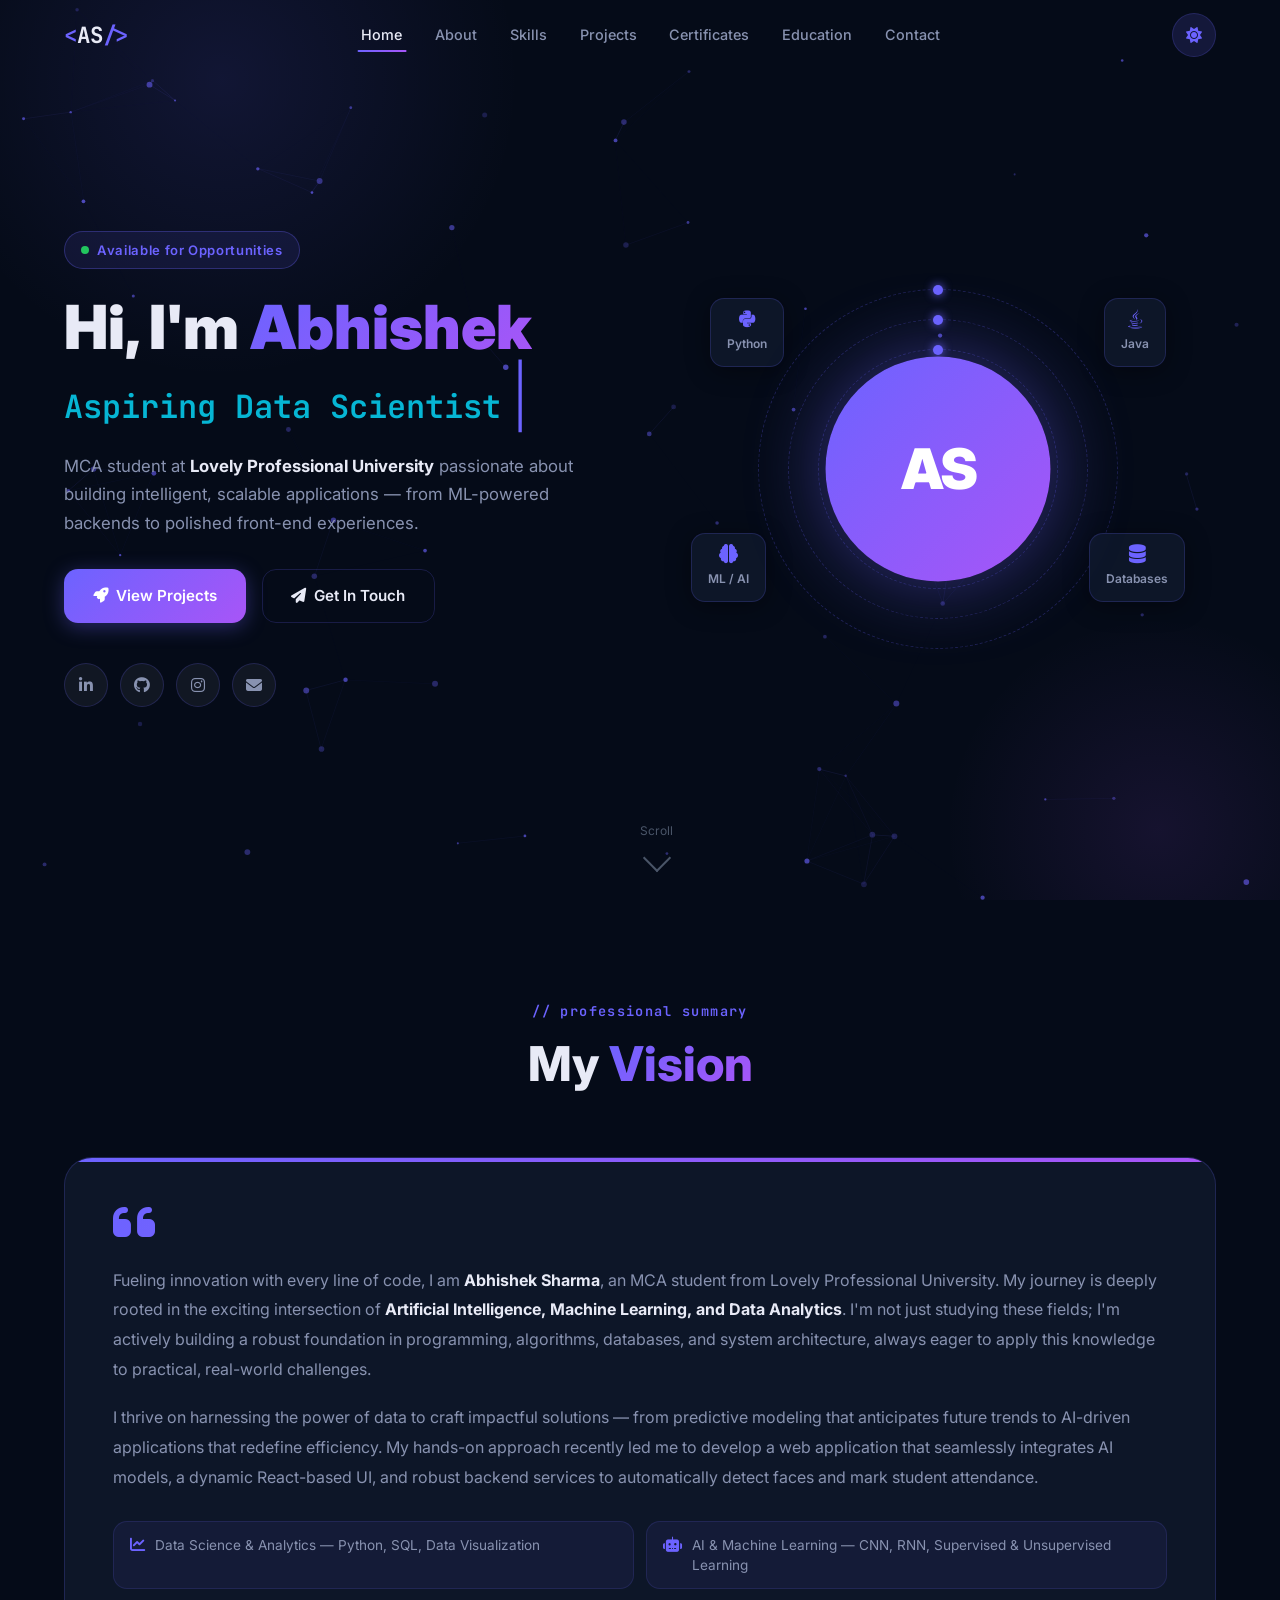
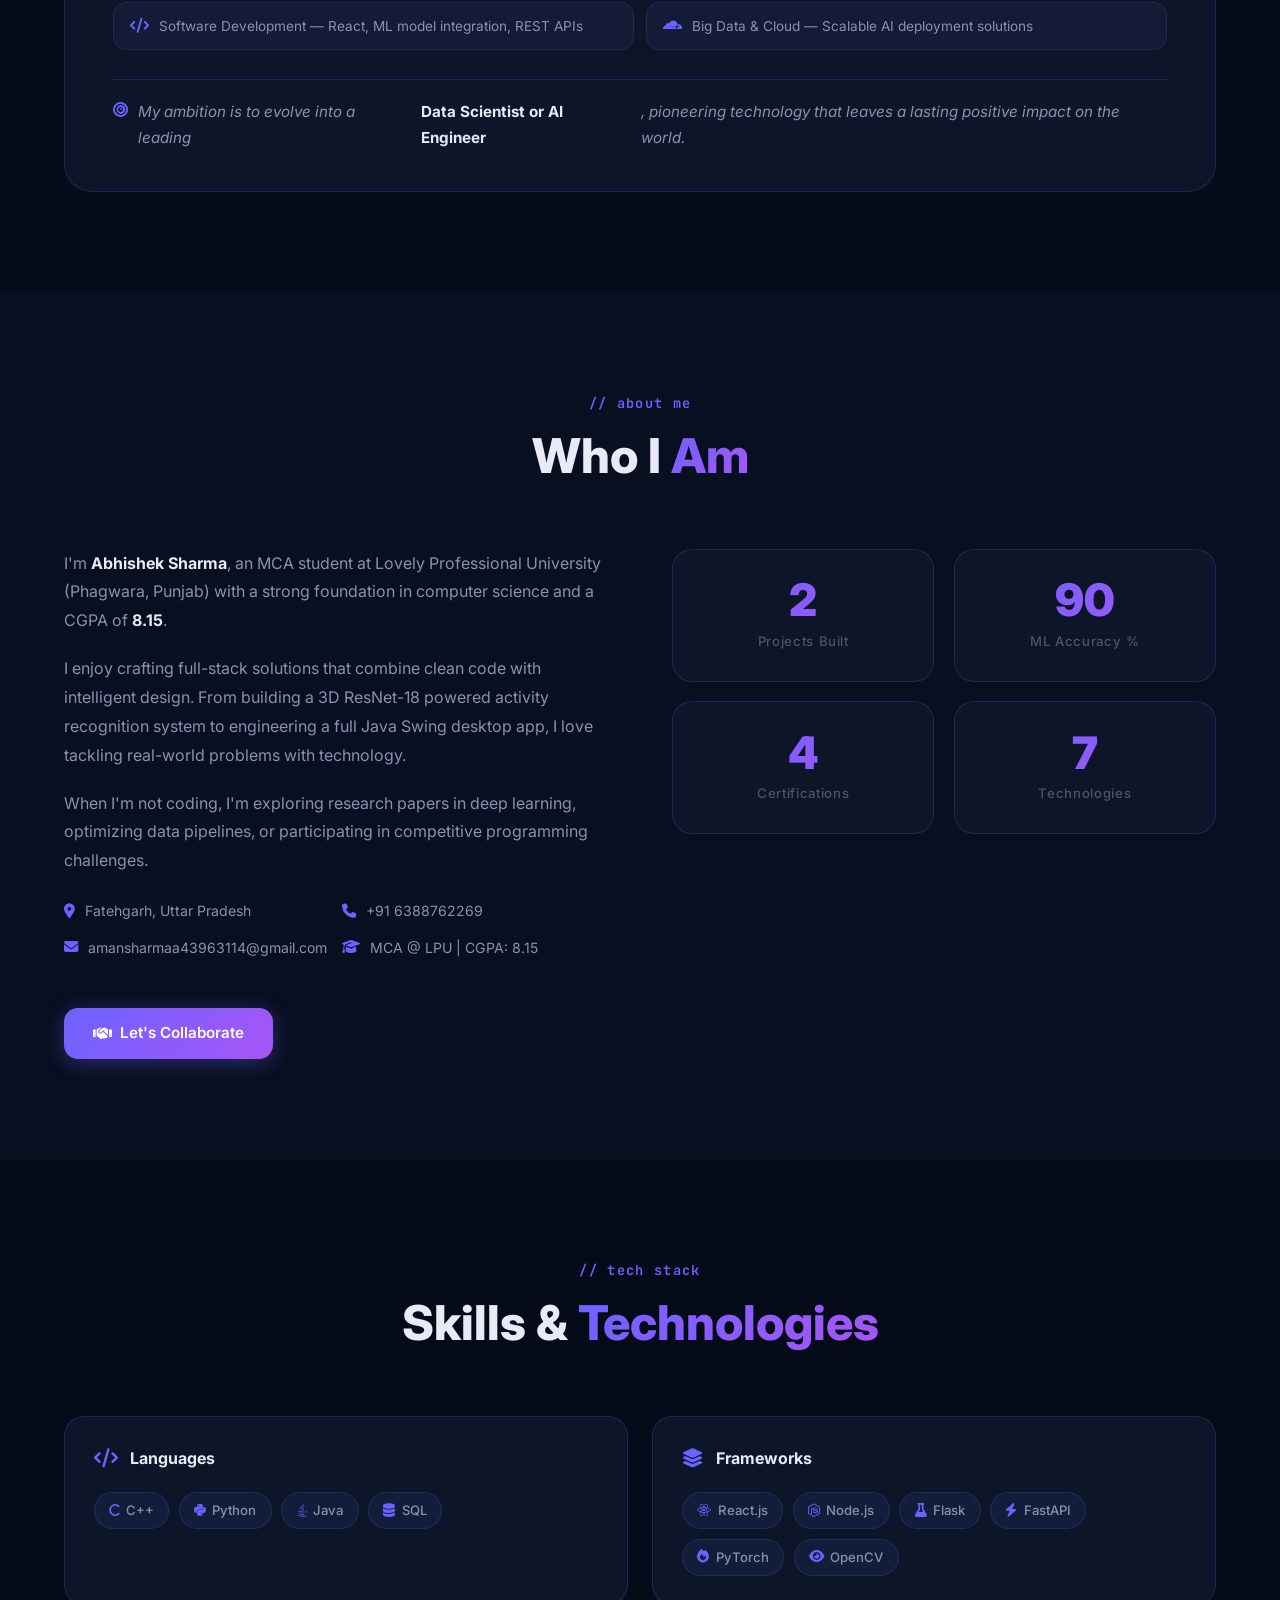
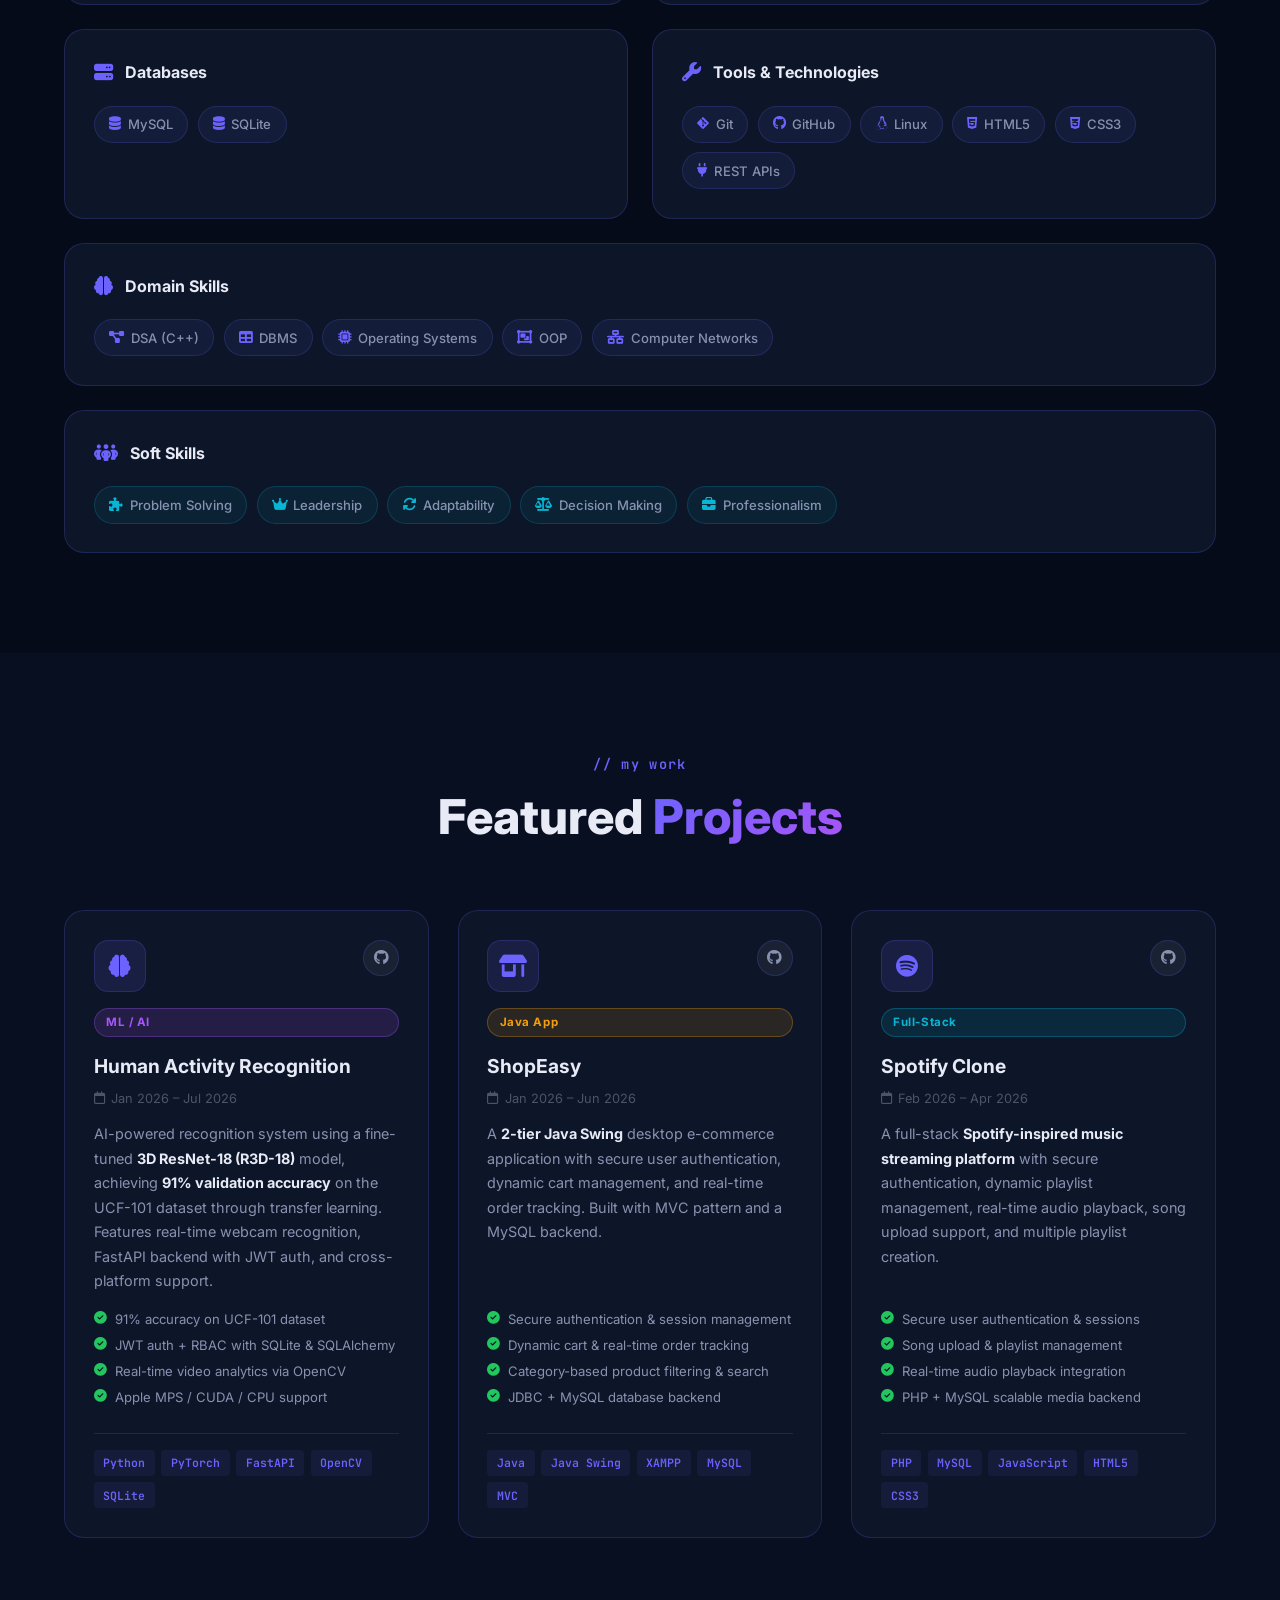
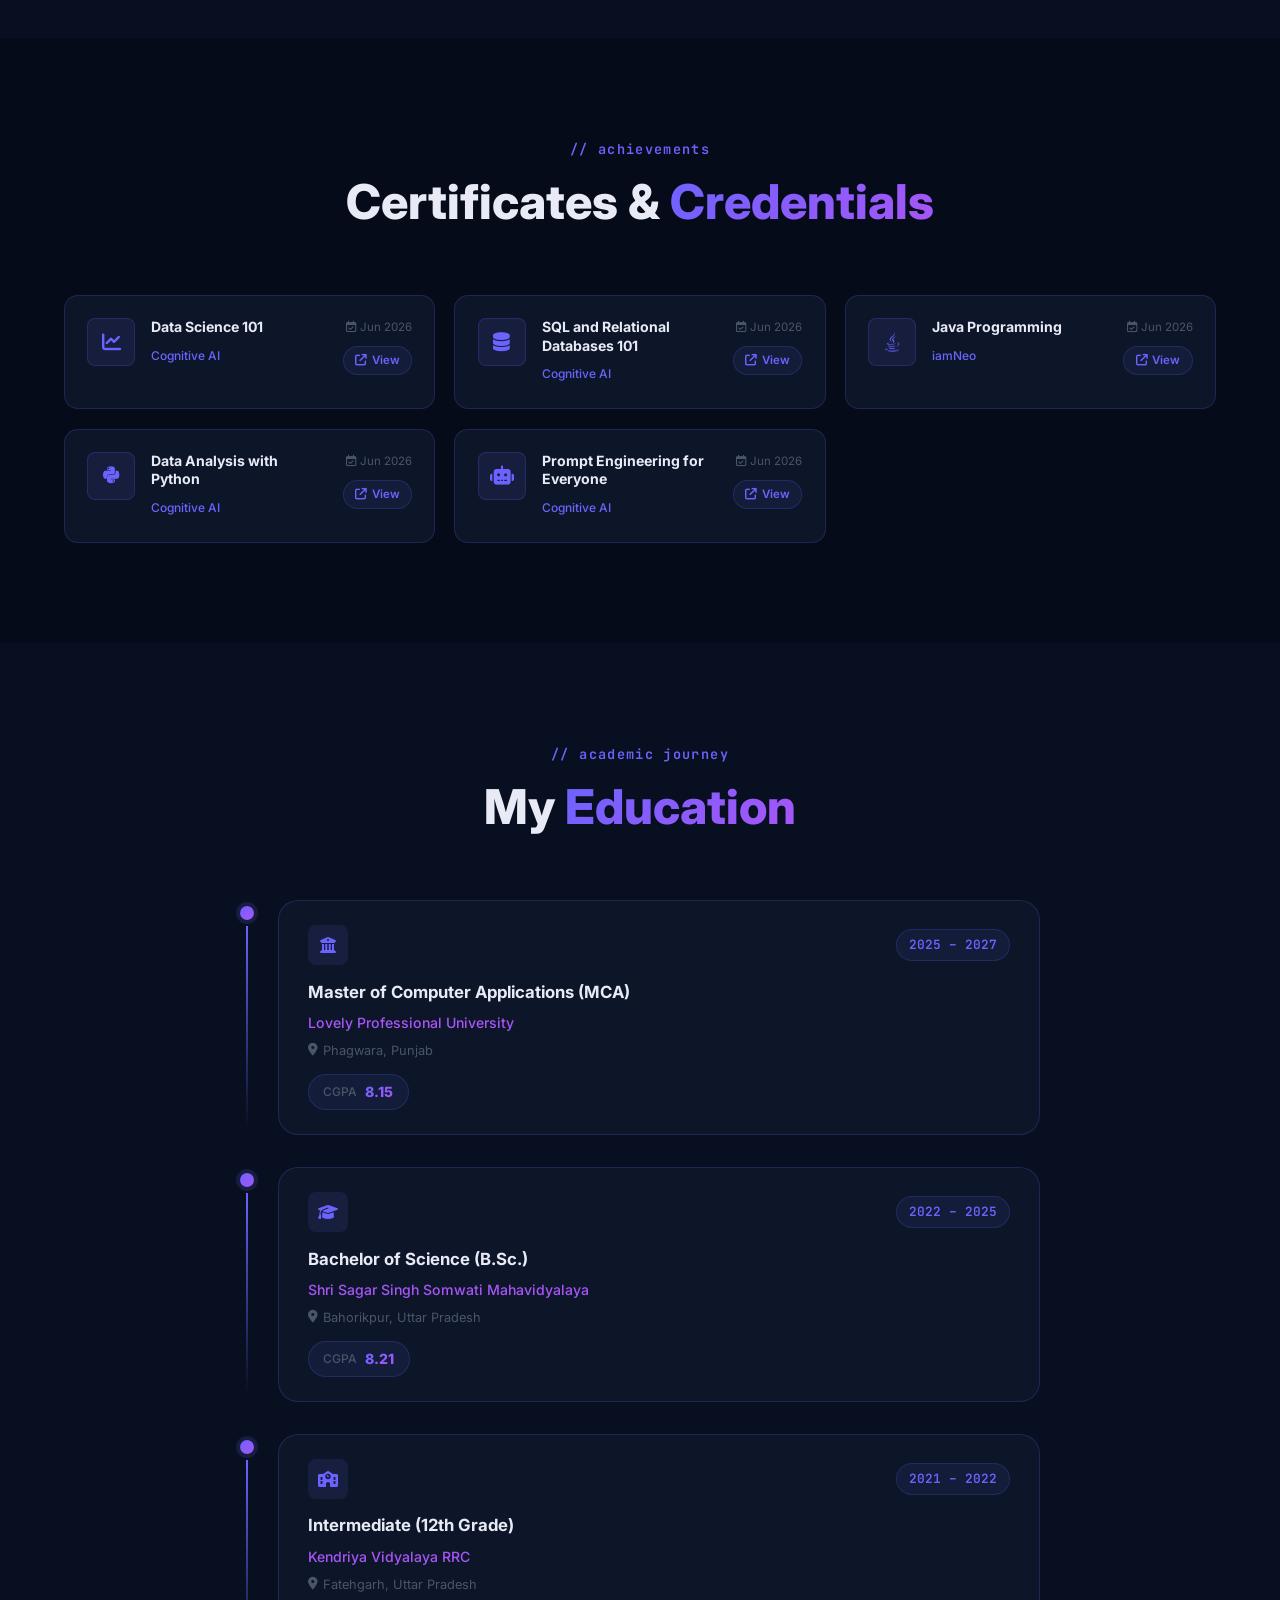
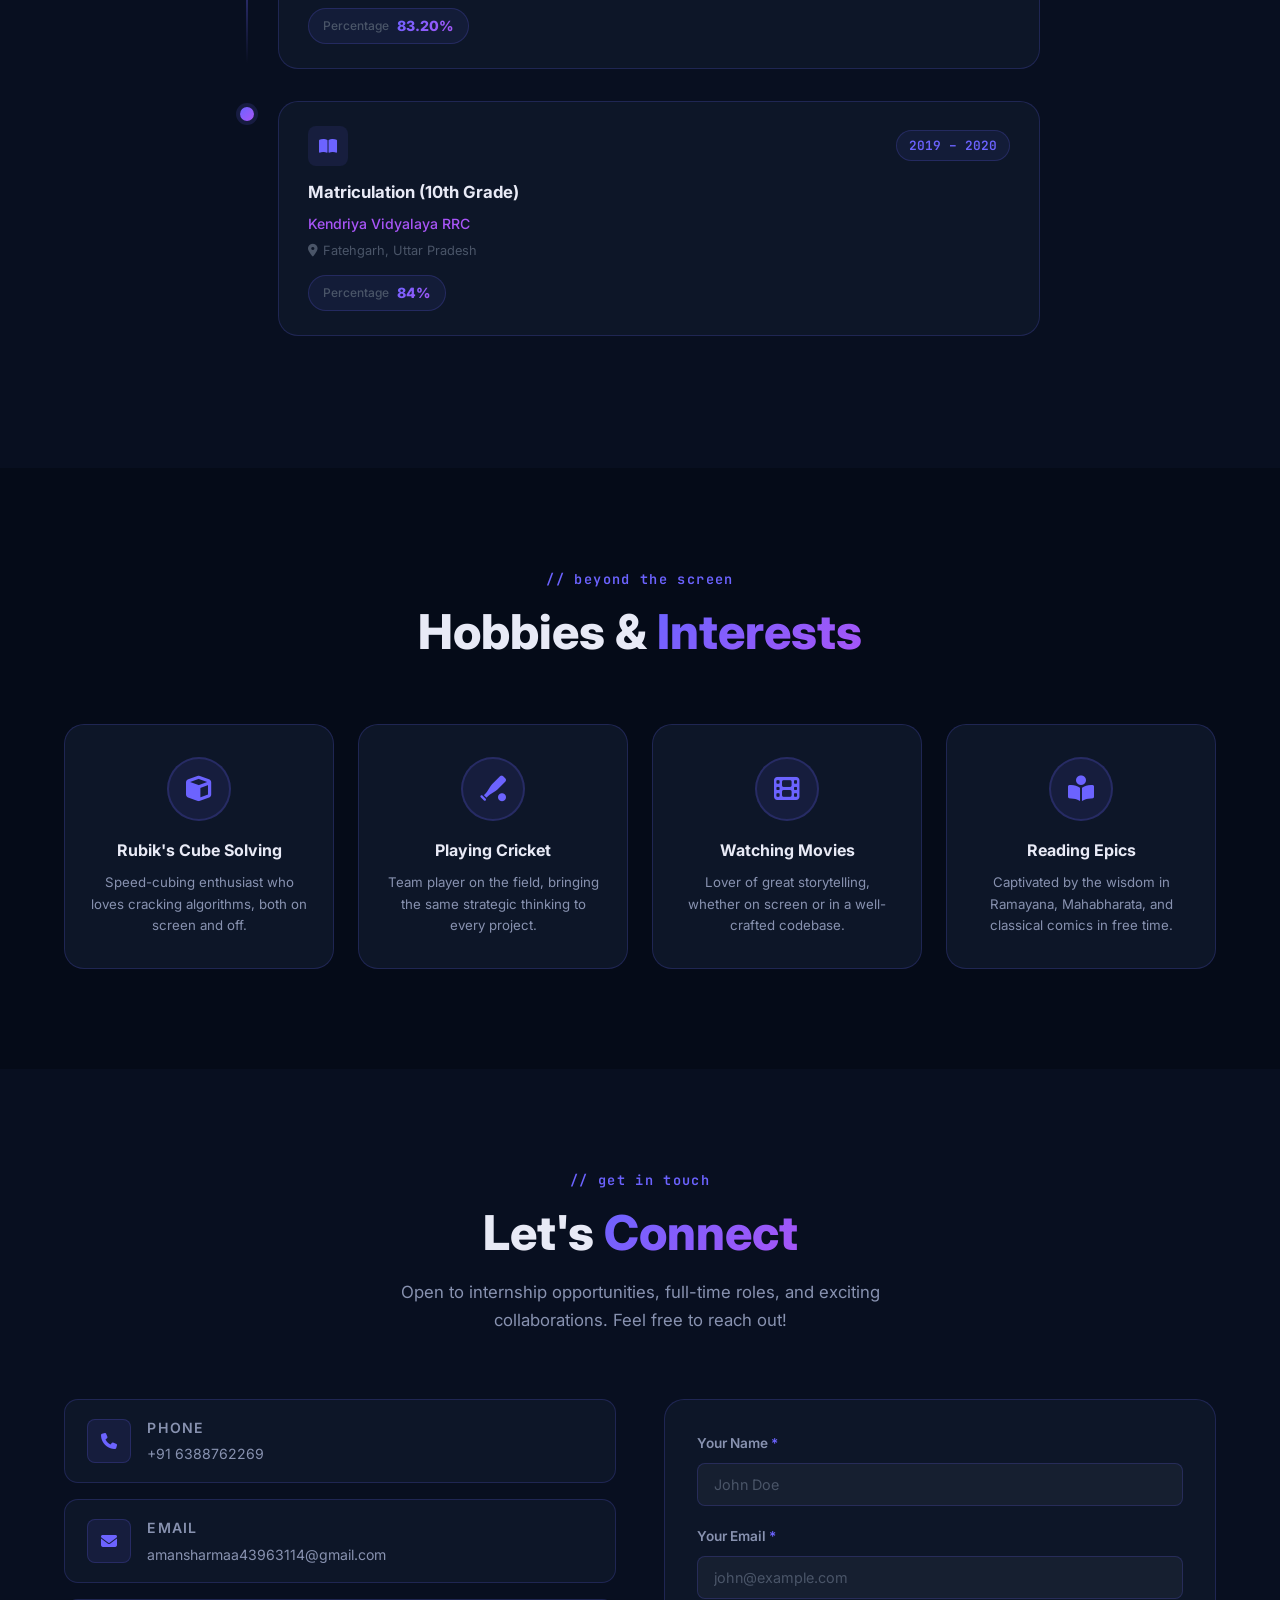
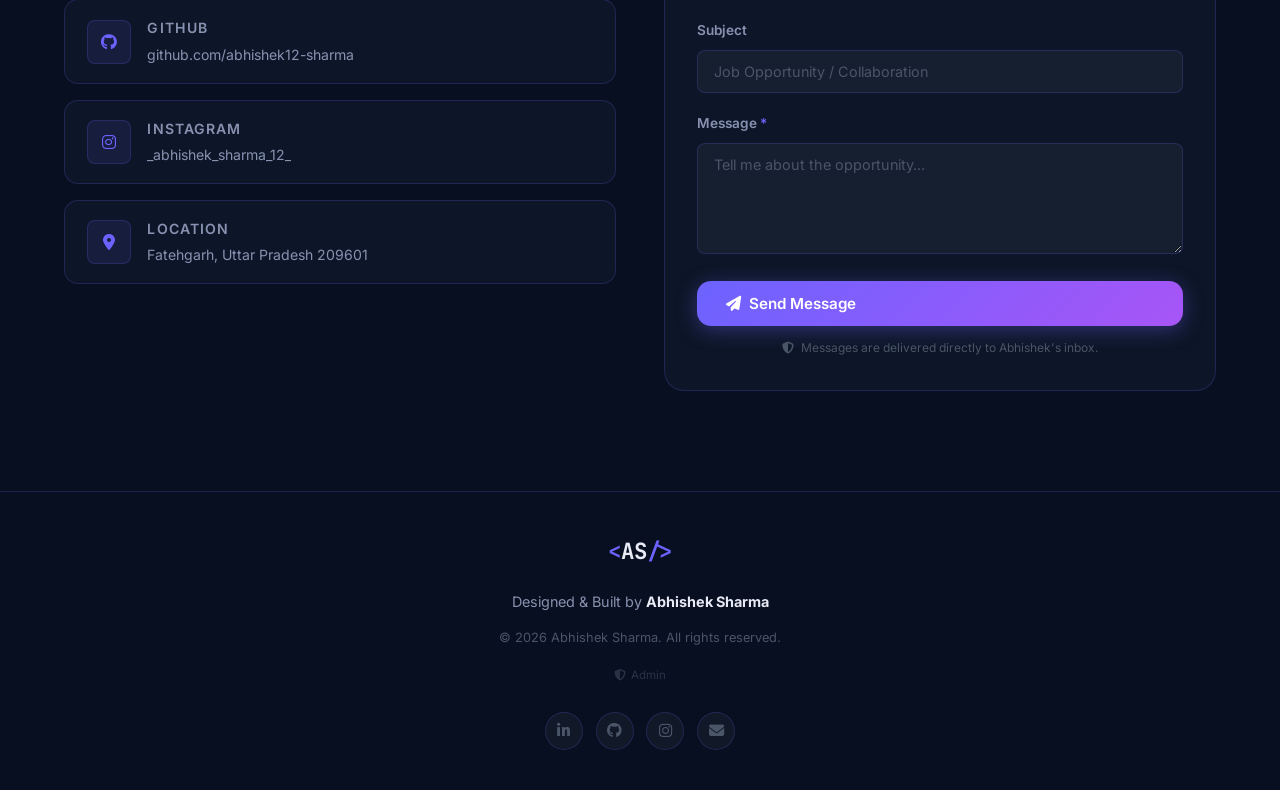
==== commit ce359b49: "Add Supabase DB, Vision/About editor, Section Headings editor, fix typewriter to Aspiring Data Scien" ====
--- a/index.html
+++ b/index.html
@@ -21,6 +21,12 @@
 
   <!-- EmailJS -->
   <script type="text/javascript" src="https://cdn.jsdelivr.net/npm/@emailjs/browser@4/dist/email.min.js"></script>
+
+  <!-- Supabase JS SDK -->
+  <script src="https://cdn.jsdelivr.net/npm/@supabase/supabase-js@2/dist/umd/supabase.js"></script>
+  <!-- Portfolio DB config & layer -->
+  <script src="supabase-config.js"></script>
+  <script src="portfolio-db.js"></script>
 
   <link rel="stylesheet" href="style.css" />
 </head>
@@ -142,19 +148,19 @@
   <section id="summary" class="section summary-section">
     <div class="container">
       <div class="section-header">
-        <span class="section-tag">// professional summary</span>
-        <h2 class="section-title">My <span class="gradient-text">Vision</span></h2>
+        <span class="section-tag" id="sec-tag-vision">// professional summary</span>
+        <h2 class="section-title" id="sec-title-vision">My <span class="gradient-text" id="sec-title-vision-accent">Vision</span></h2>
       </div>
       <div class="summary-card reveal">
         <div class="summary-quote-icon"><i class="fa-solid fa-quote-left"></i></div>
-        <p class="summary-text">
+        <p class="summary-text" id="vision-para-1">
           Fueling innovation with every line of code, I am <strong>Abhishek Sharma</strong>, an MCA student from
           Lovely Professional University. My journey is deeply rooted in the exciting intersection of
           <strong>Artificial Intelligence, Machine Learning, and Data Analytics</strong>. I'm not just studying
           these fields; I'm actively building a robust foundation in programming, algorithms, databases, and
           system architecture, always eager to apply this knowledge to practical, real-world challenges.
         </p>
-        <p class="summary-text">
+        <p class="summary-text" id="vision-para-2">
           I thrive on harnessing the power of data to craft impactful solutions — from predictive modeling that
           anticipates future trends to AI-driven applications that redefine efficiency. My hands-on approach
           recently led me to develop a web application that seamlessly integrates AI models, a dynamic React-based UI,
@@ -193,8 +199,8 @@
   <section id="about" class="section about-section">
     <div class="container">
       <div class="section-header">
-        <span class="section-tag">// about me</span>
-        <h2 class="section-title">Who I <span class="gradient-text">Am</span></h2>
+        <span class="section-tag" id="sec-tag-about">// about me</span>
+        <h2 class="section-title" id="sec-title-about">Who I <span class="gradient-text" id="sec-title-about-accent">Am</span></h2>
       </div>
       <div class="about-grid">
         <div class="about-text reveal">
@@ -261,7 +267,7 @@
   <section id="skills" class="section skills-section">
     <div class="container">
       <div class="section-header">
-        <span class="section-tag">// tech stack</span>
+        <span class="section-tag" id="sec-tag-skills">// tech stack</span>
         <h2 class="section-title">Skills & <span class="gradient-text">Technologies</span></h2>
       </div>
 
@@ -373,7 +379,7 @@
   <section id="projects" class="section projects-section">
     <div class="container">
       <div class="section-header">
-        <span class="section-tag">// my work</span>
+        <span class="section-tag" id="sec-tag-projects">// my work</span>
         <h2 class="section-title">Featured <span class="gradient-text">Projects</span></h2>
       </div>
 
@@ -477,7 +483,7 @@
   <section id="certificates" class="section certs-section">
     <div class="container">
       <div class="section-header">
-        <span class="section-tag">// achievements</span>
+        <span class="section-tag" id="sec-tag-certs">// achievements</span>
         <h2 class="section-title">Certificates & <span class="gradient-text">Credentials</span></h2>
       </div>
 
@@ -568,7 +574,7 @@
   <section id="education" class="section edu-section">
     <div class="container">
       <div class="section-header">
-        <span class="section-tag">// academic journey</span>
+        <span class="section-tag" id="sec-tag-edu">// academic journey</span>
         <h2 class="section-title">My <span class="gradient-text">Education</span></h2>
       </div>
 
@@ -651,7 +657,7 @@
   <section id="hobbies" class="section hobbies-section">
     <div class="container">
       <div class="section-header">
-        <span class="section-tag">// beyond the screen</span>
+        <span class="section-tag" id="sec-tag-hobbies">// beyond the screen</span>
         <h2 class="section-title">Hobbies & <span class="gradient-text">Interests</span></h2>
       </div>
       <div class="hobbies-grid">
@@ -685,7 +691,7 @@
   <section id="contact" class="section contact-section">
     <div class="container">
       <div class="section-header">
-        <span class="section-tag">// get in touch</span>
+        <span class="section-tag" id="sec-tag-contact">// get in touch</span>
         <h2 class="section-title">Let's <span class="gradient-text">Connect</span></h2>
         <p class="section-subtitle">
           Open to internship opportunities, full-time roles, and exciting collaborations. Feel free to reach out!
@@ -792,6 +798,8 @@
     <i class="fa-solid fa-arrow-up"></i>
   </button>
 
+  <script src="supabase-config.js"></script>
+  <script src="portfolio-db.js"></script>
   <script src="script.js"></script>
 </body>
 </html>
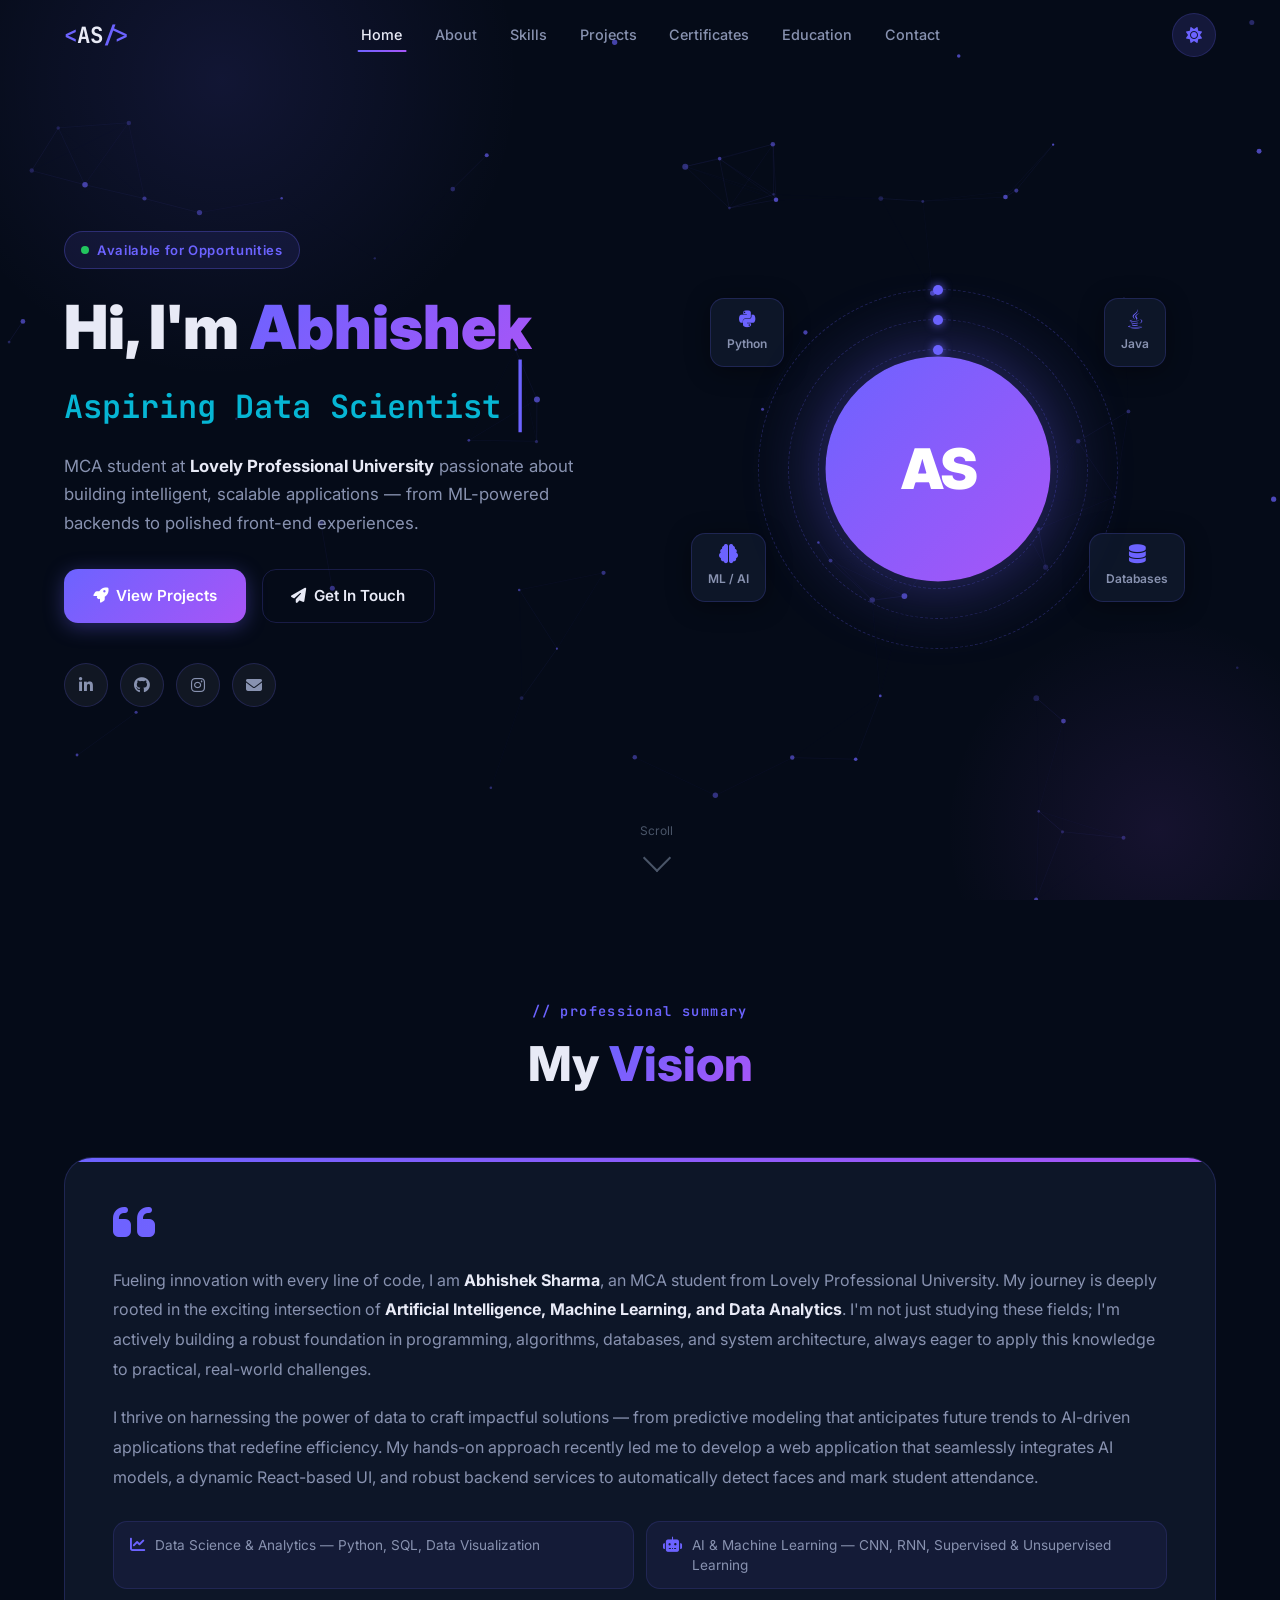
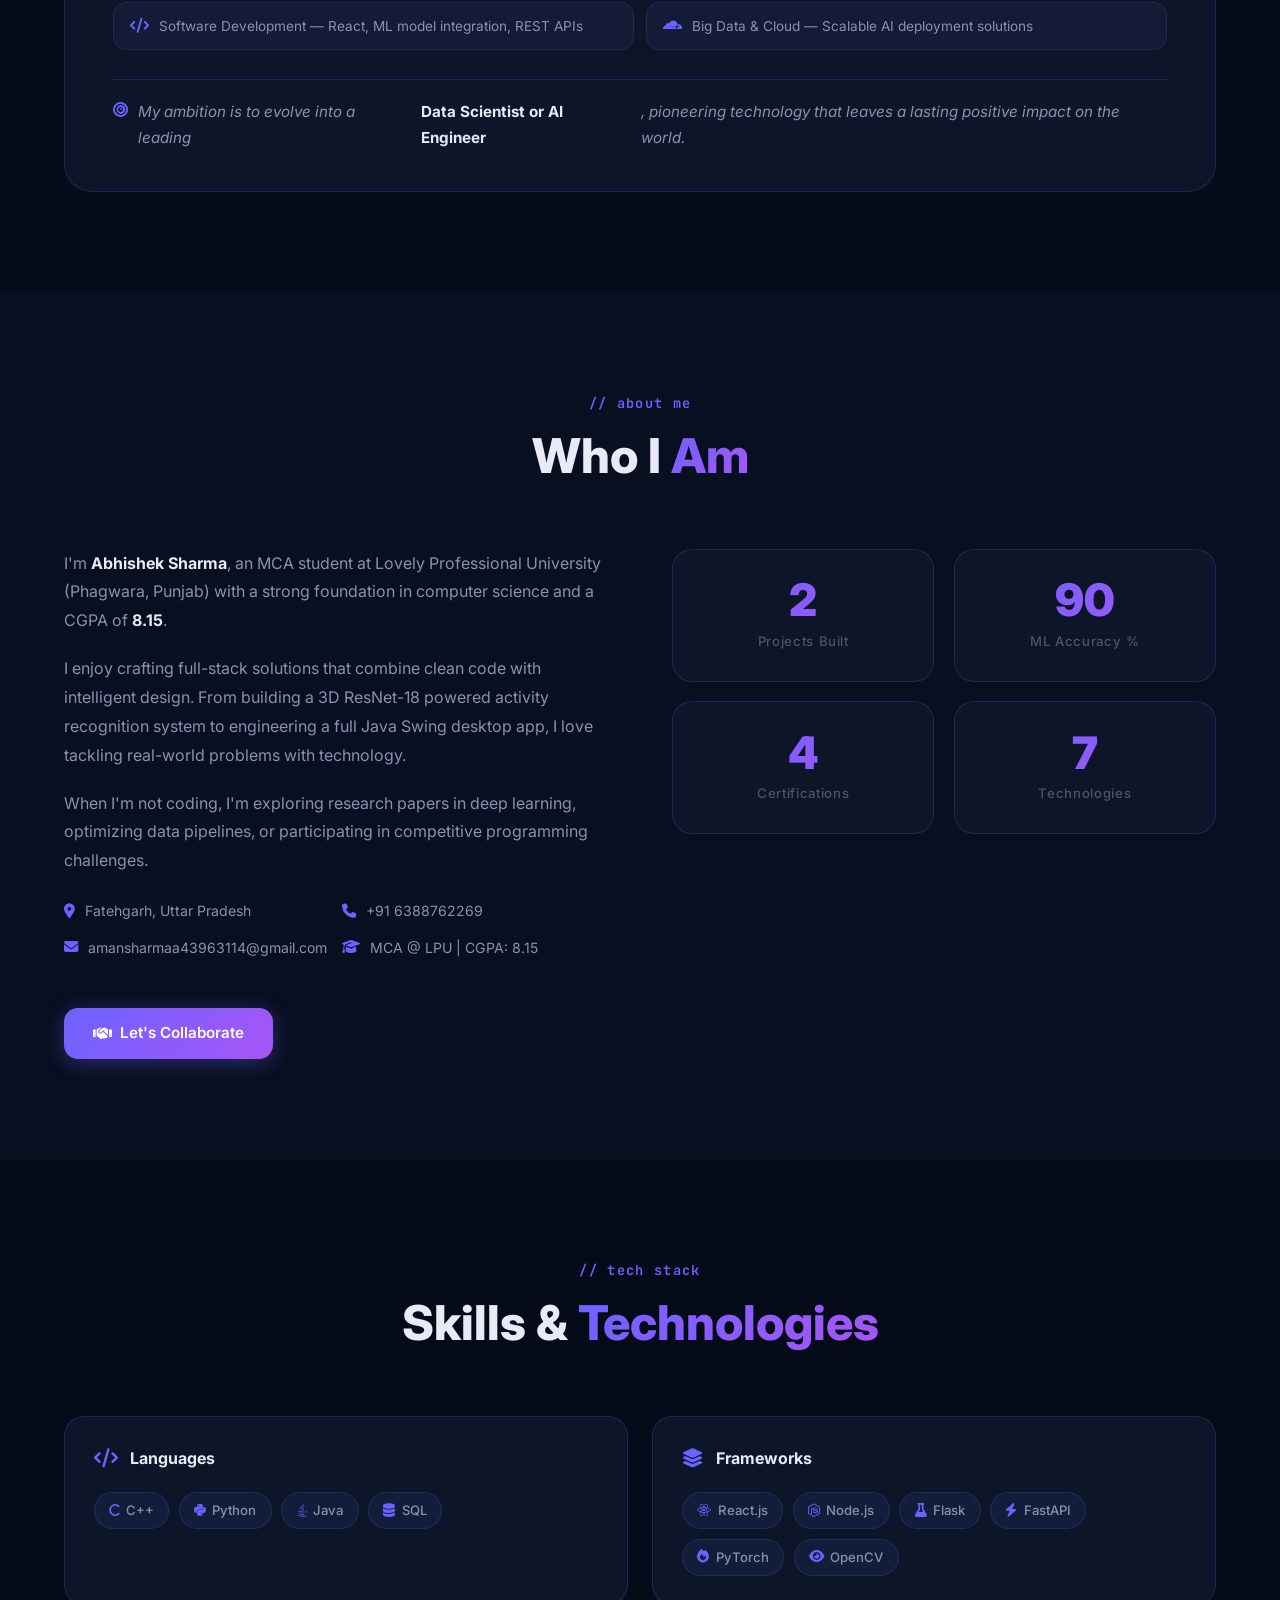
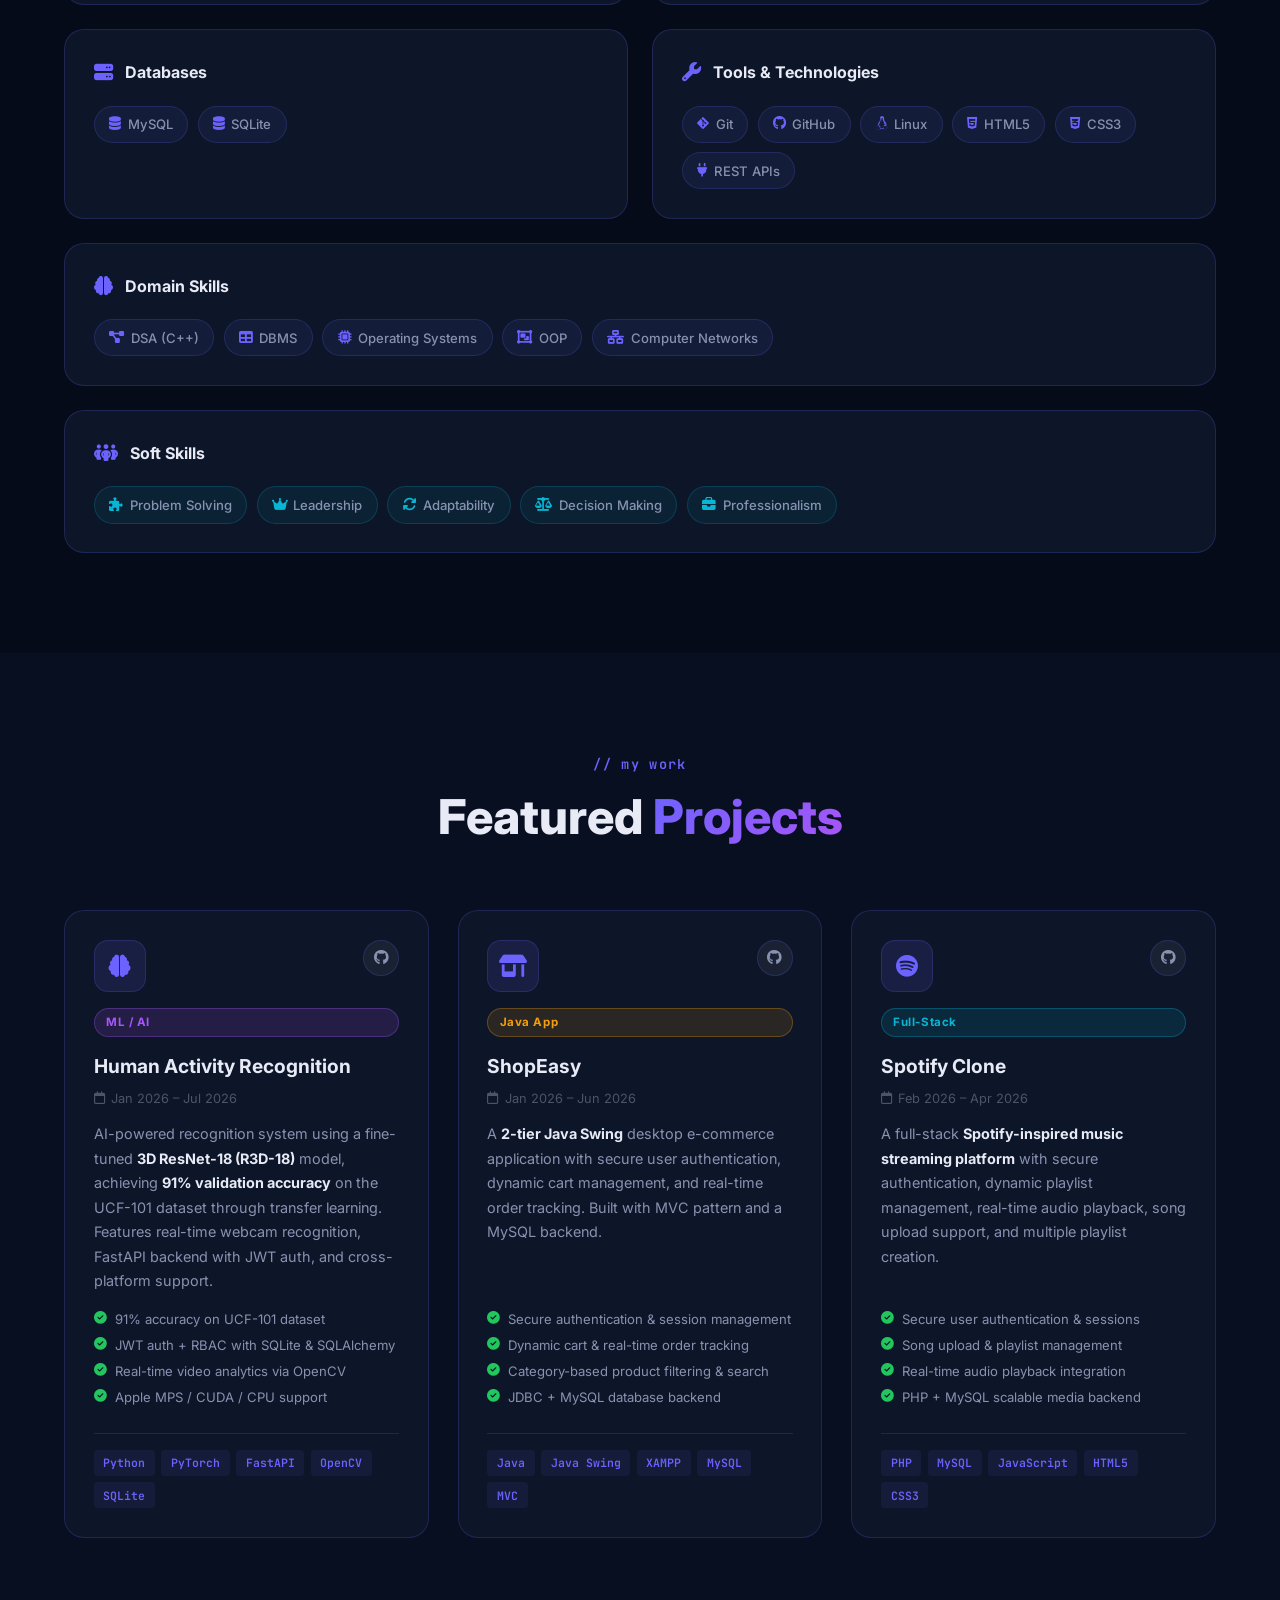
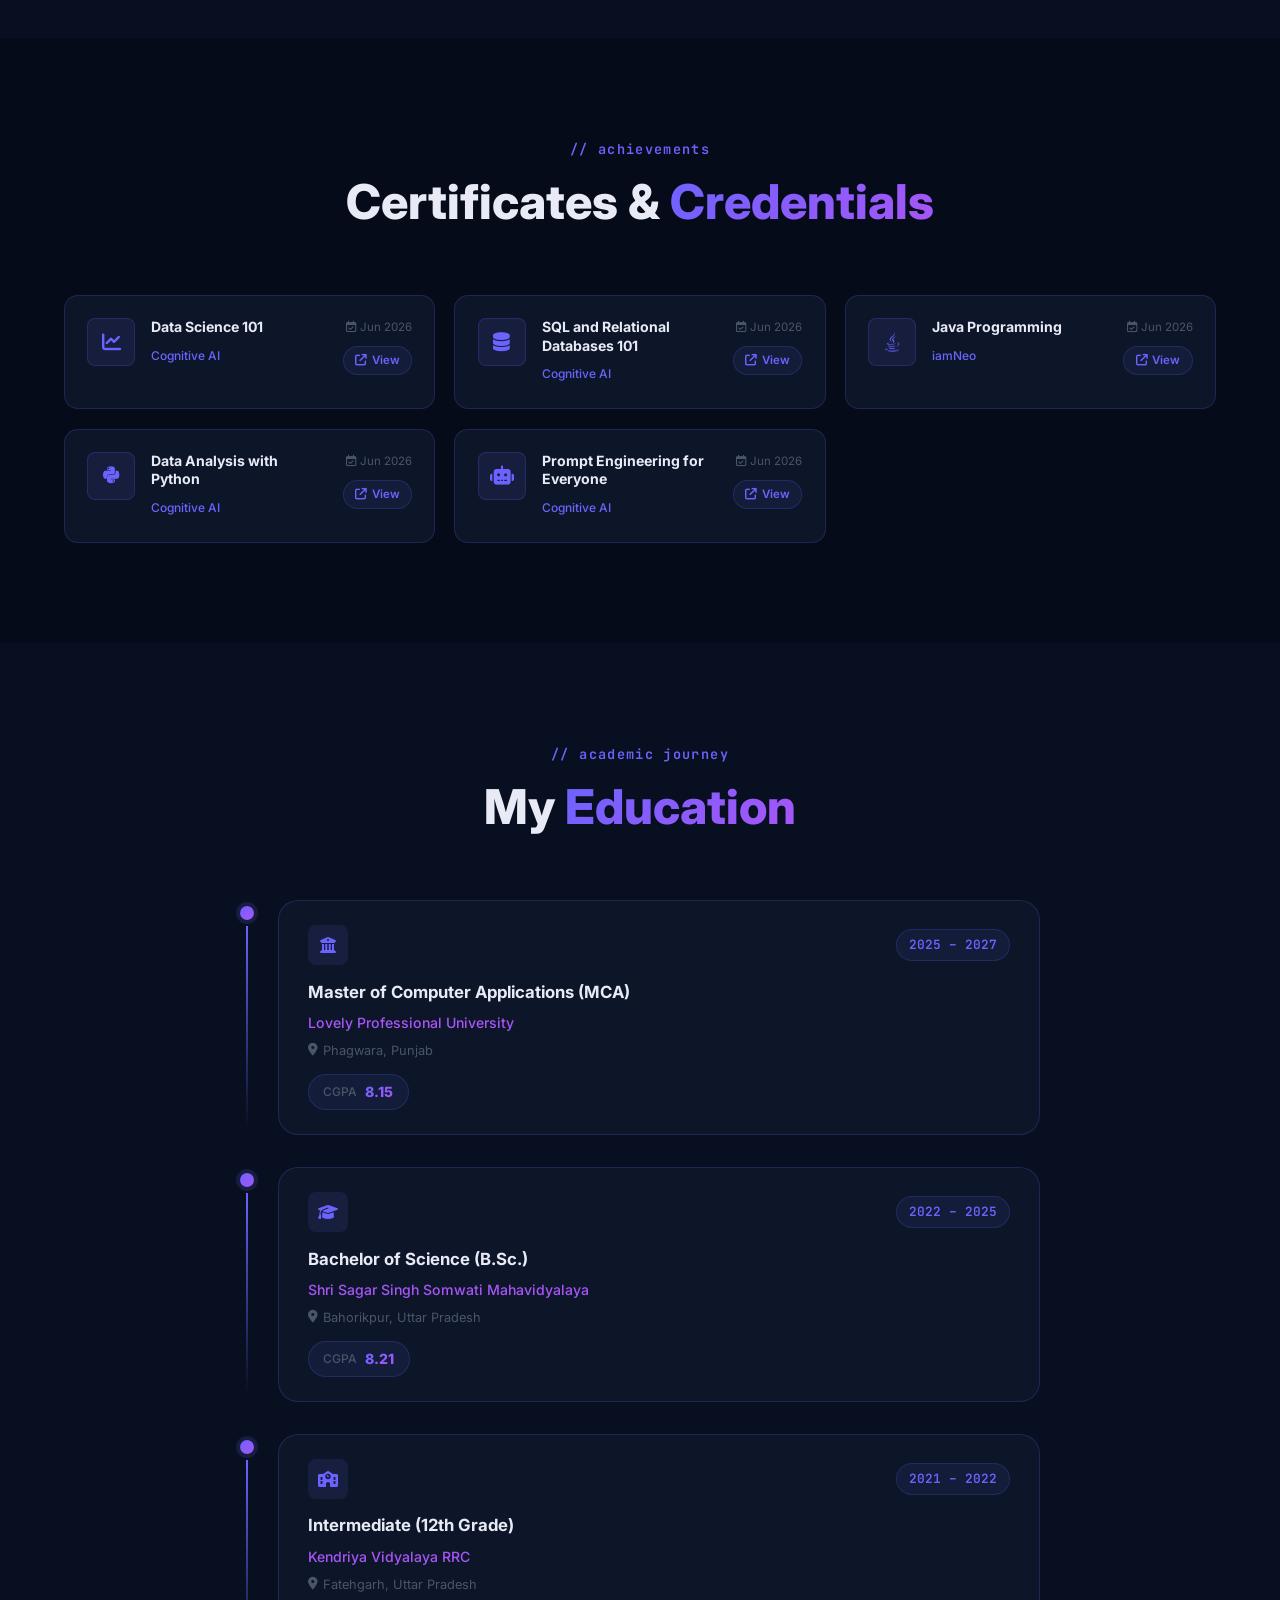
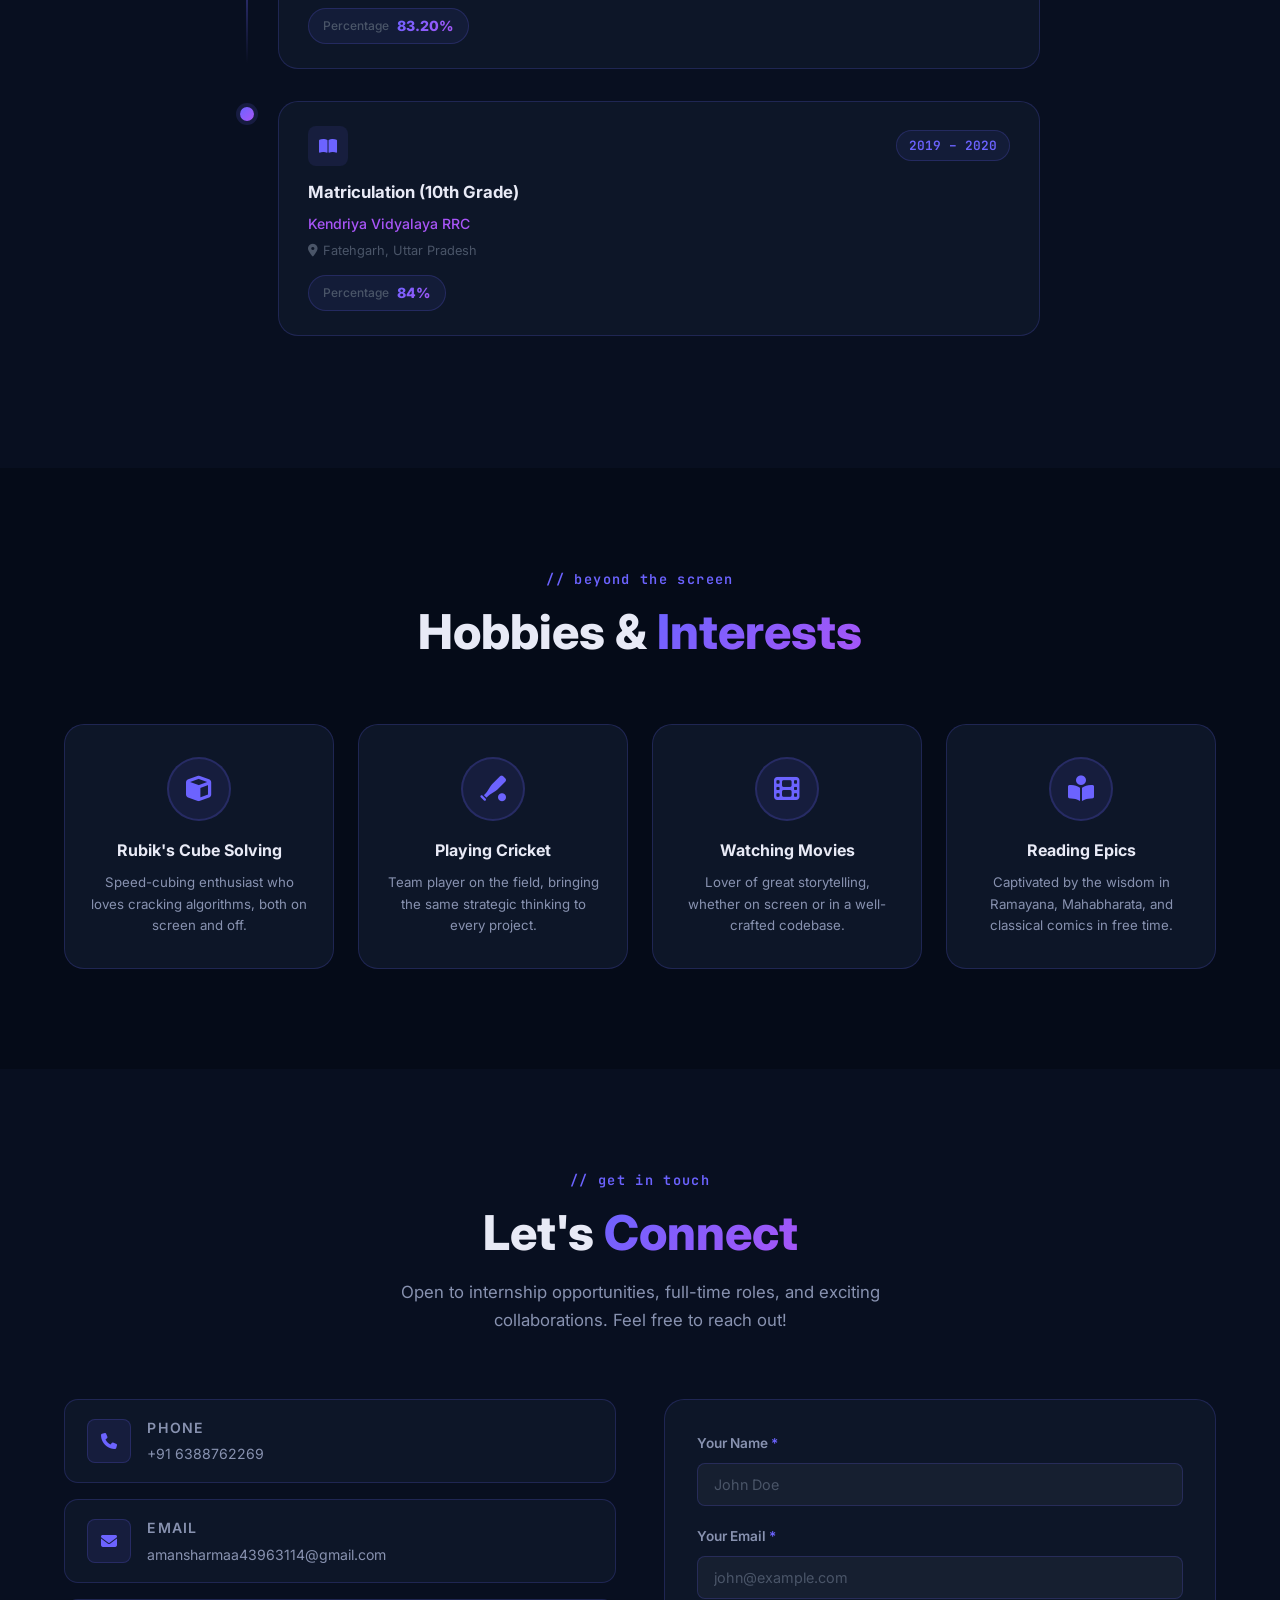
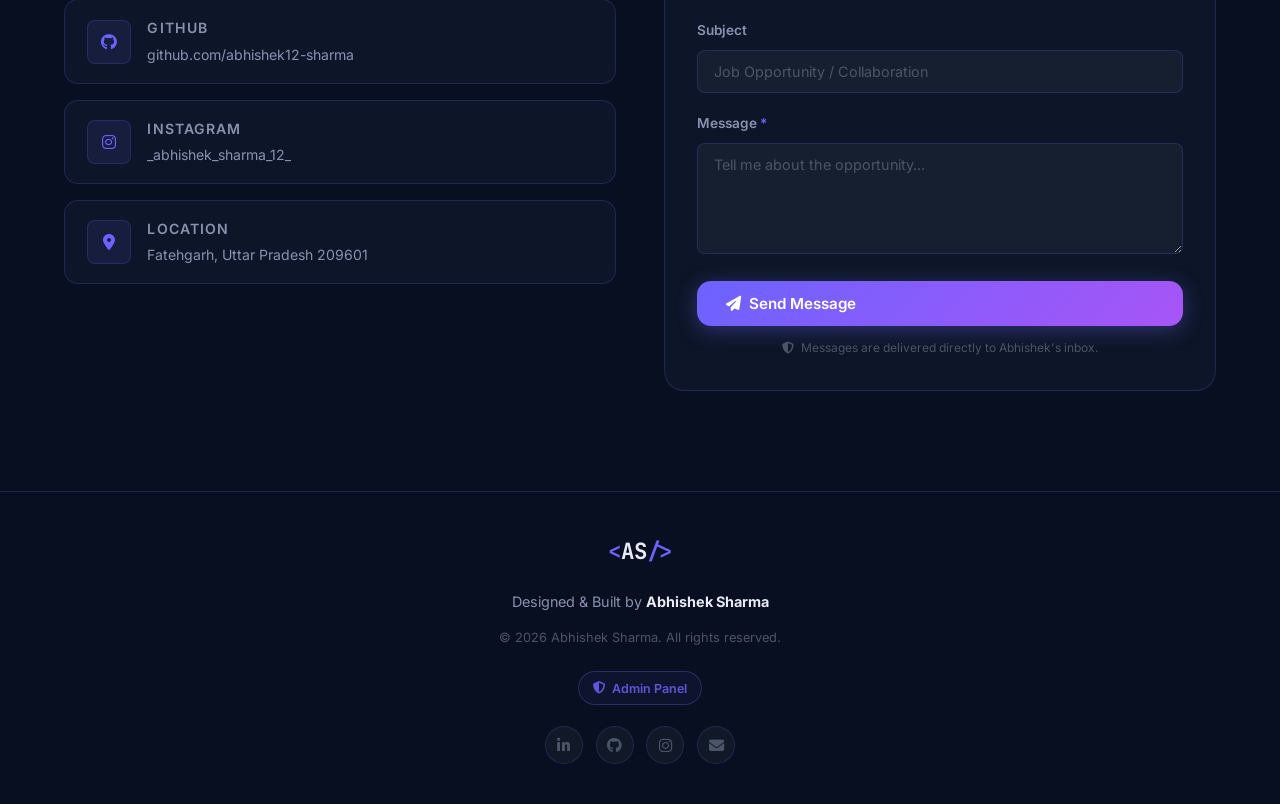
==== commit ab346702: "Fix: visible admin panel link, cache-bust deploy" ====
--- a/index.html
+++ b/index.html
@@ -781,7 +781,7 @@
         <p class="footer-text">Designed & Built by <strong>Abhishek Sharma</strong></p>
         <p class="footer-copy">&copy; <span id="year"></span> Abhishek Sharma. All rights reserved.</p>
         <a href="admin.html" class="admin-footer-link" id="admin-panel-link" title="Admin Panel">
-          <i class="fa-solid fa-shield-halved"></i> Admin
+          <i class="fa-solid fa-shield-halved"></i> Admin Panel
         </a>
         <div class="footer-socials">
           <a href="https://www.linkedin.com/in/abhishek" target="_blank" rel="noopener noreferrer" aria-label="LinkedIn"><i class="fa-brands fa-linkedin-in"></i></a>
--- a/style.css
+++ b/style.css
@@ -871,20 +871,24 @@
 .admin-footer-link {
   display: inline-flex;
   align-items: center;
-  gap: 0.35rem;
-  font-size: 0.72rem;
-  color: var(--text-muted);
-  opacity: 0.5;
-  transition: var(--transition);
-  padding: 0.25rem 0.6rem;
+  gap: 0.4rem;
+  font-size: 0.78rem;
+  font-weight: 600;
+  color: var(--accent-primary);
+  opacity: 0.85;
+  transition: var(--transition);
+  padding: 0.35rem 0.9rem;
   border-radius: 100px;
-  border: 1px solid transparent;
+  border: 1px solid rgba(108,99,255,0.35);
+  background: rgba(108,99,255,0.08);
+  margin-top: 0.6rem;
 }
 .admin-footer-link:hover {
   opacity: 1;
-  color: var(--accent-primary);
-  border-color: var(--border-color);
-  background: rgba(108,99,255,0.06);
+  background: rgba(108,99,255,0.18);
+  border-color: var(--accent-primary);
+  box-shadow: 0 0 16px rgba(108,99,255,0.25);
+  transform: translateY(-1px);
 }
 
 /* Back to Top */
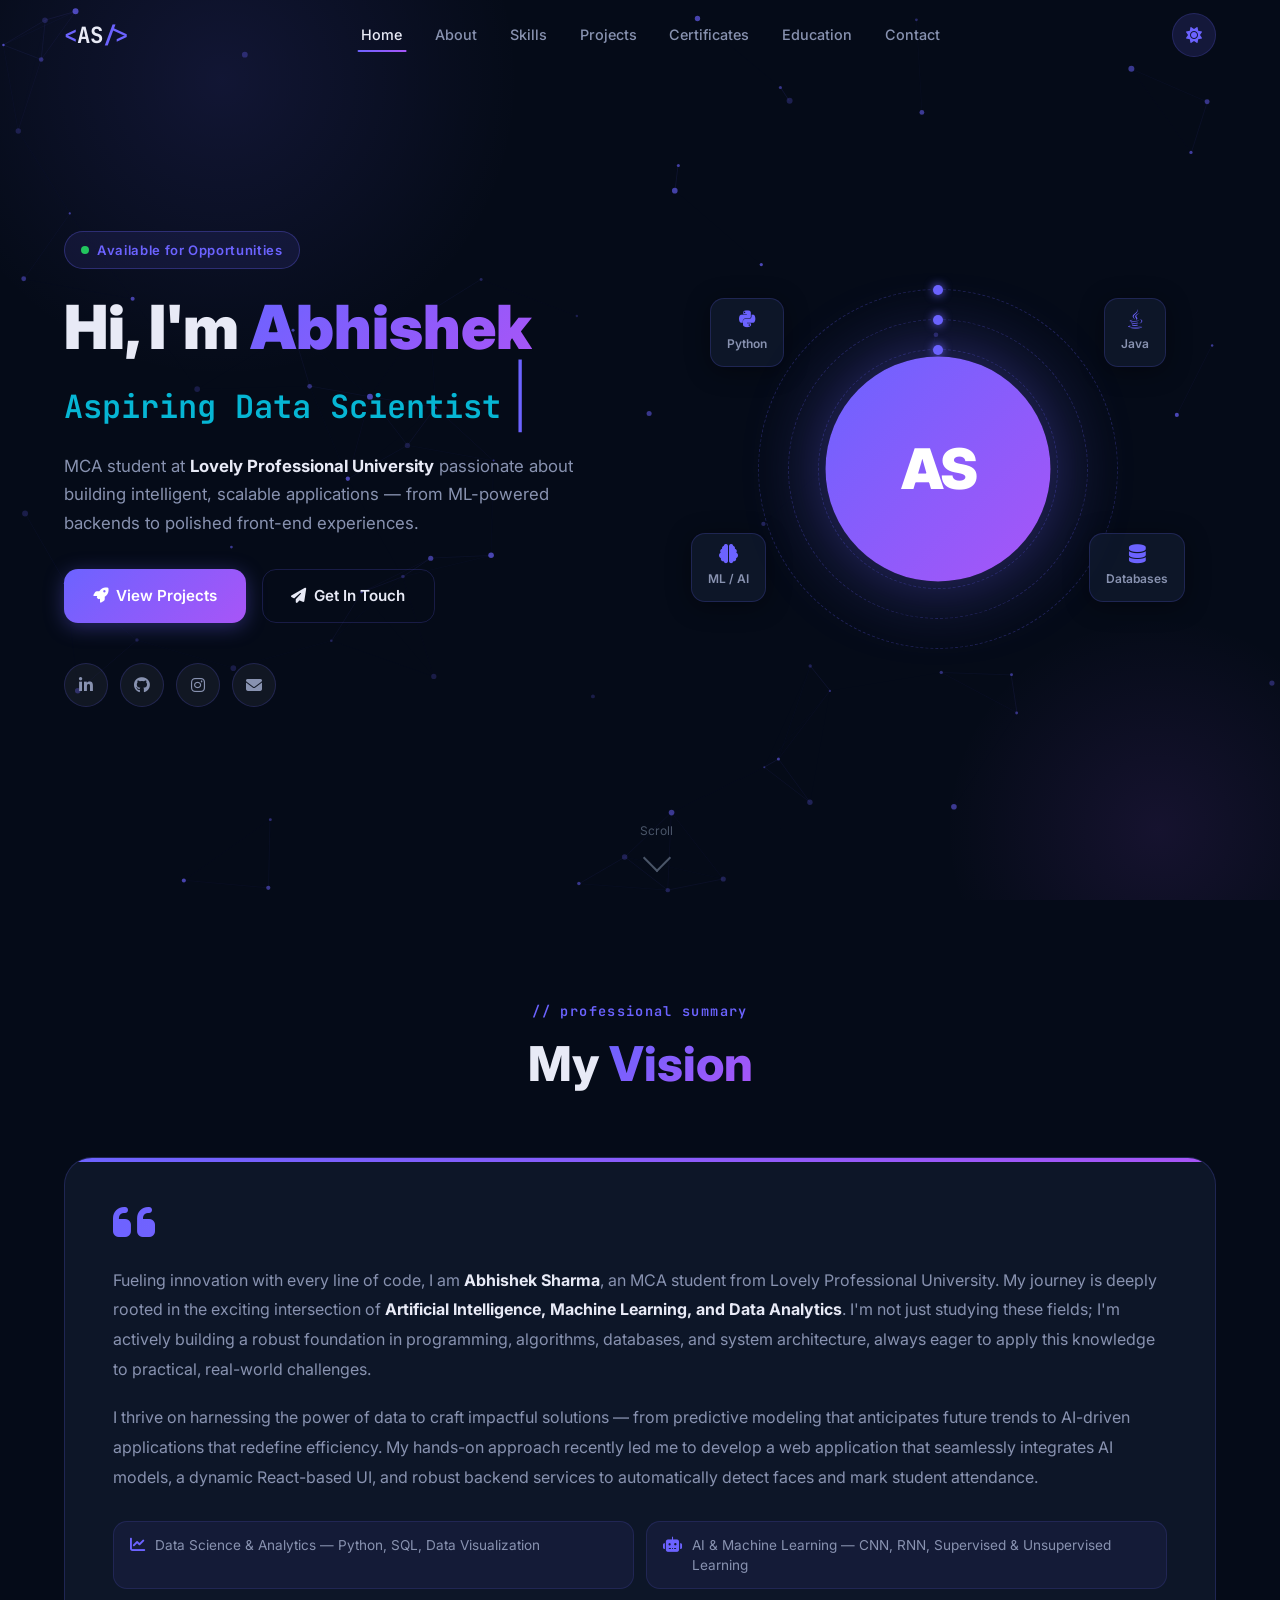
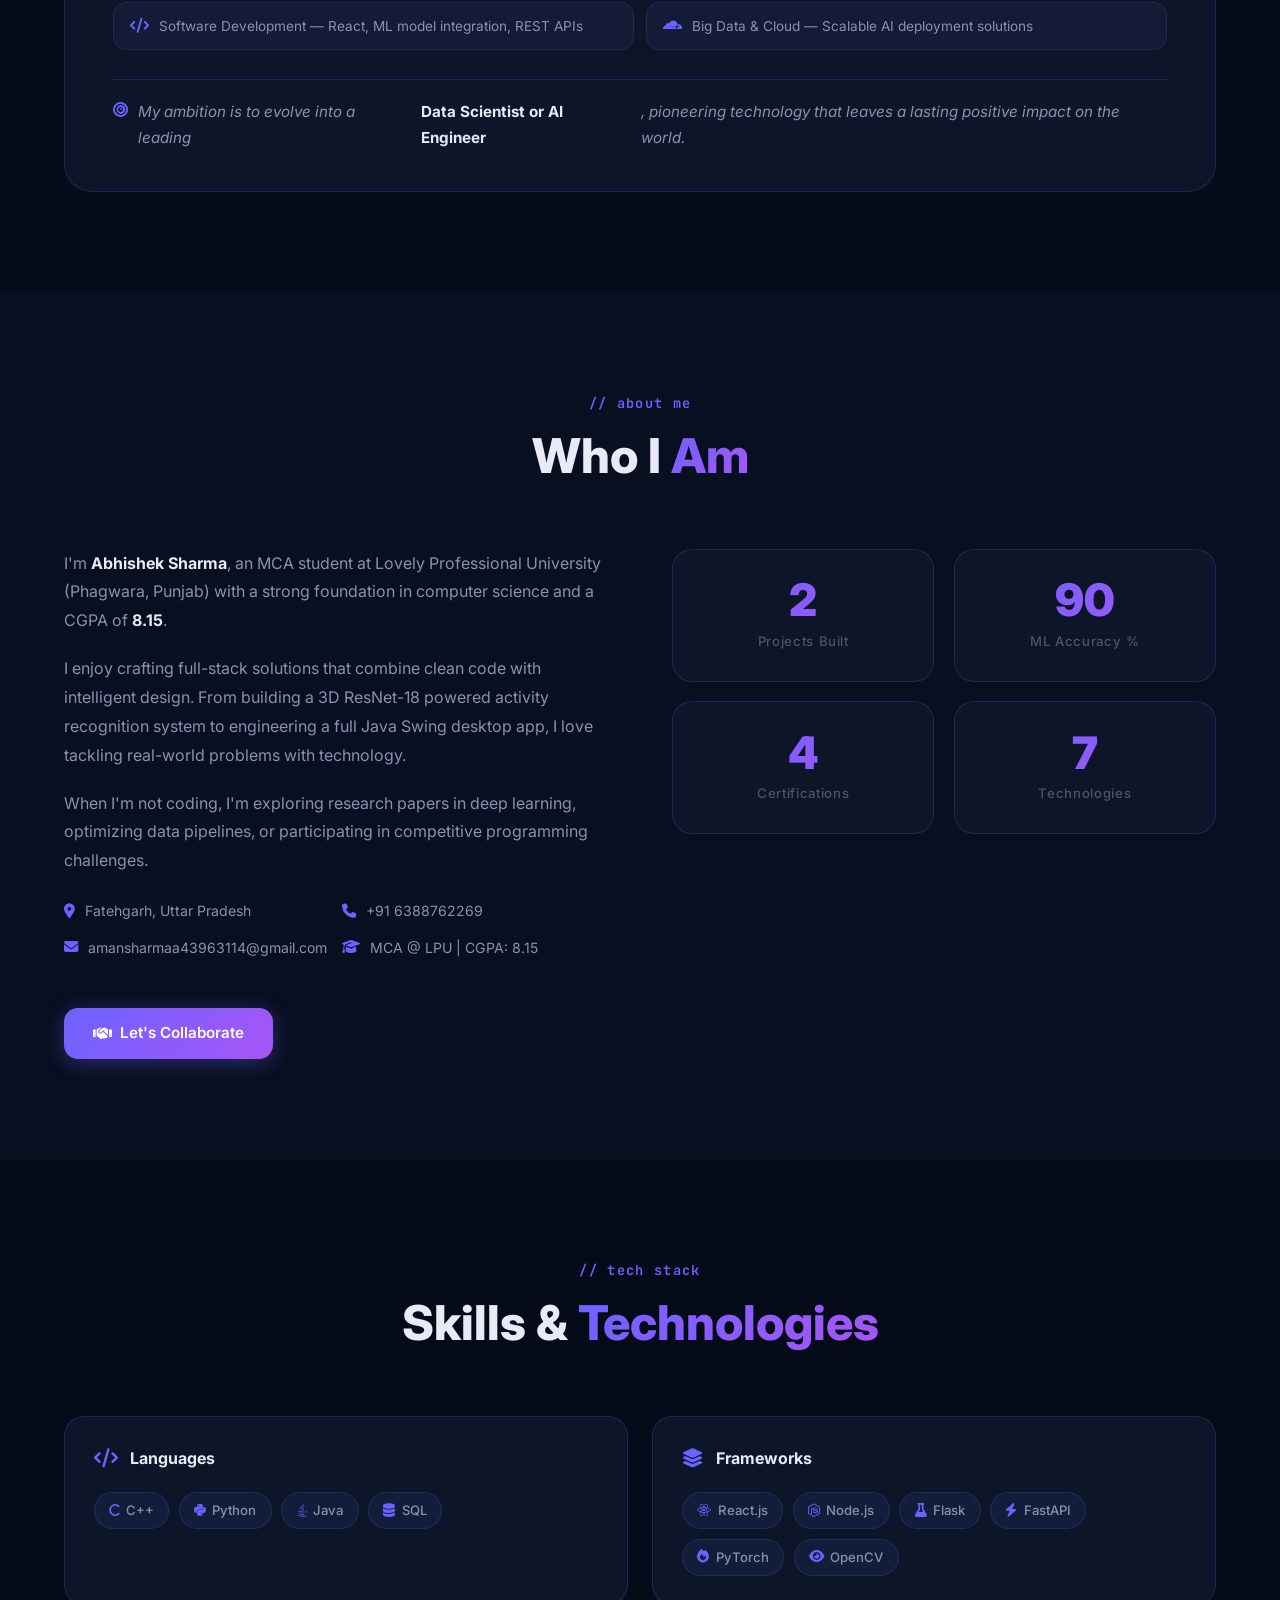
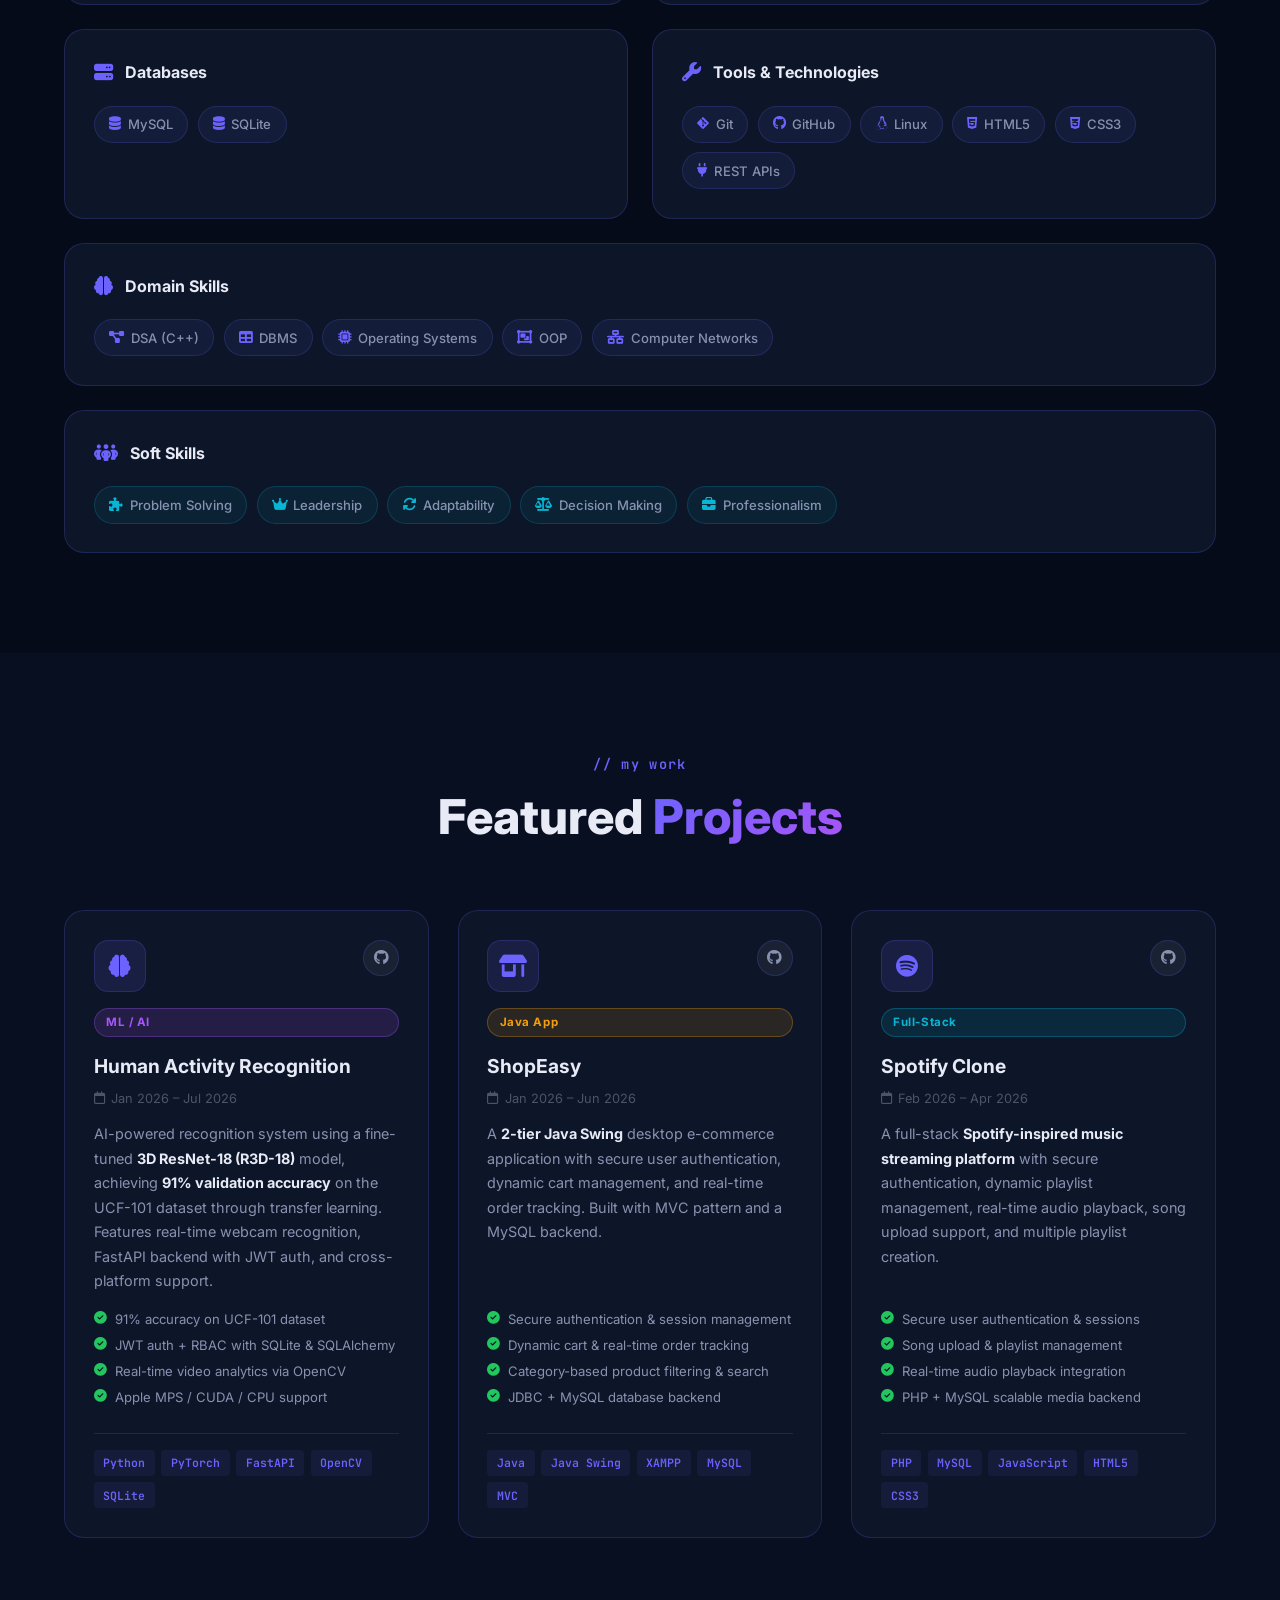
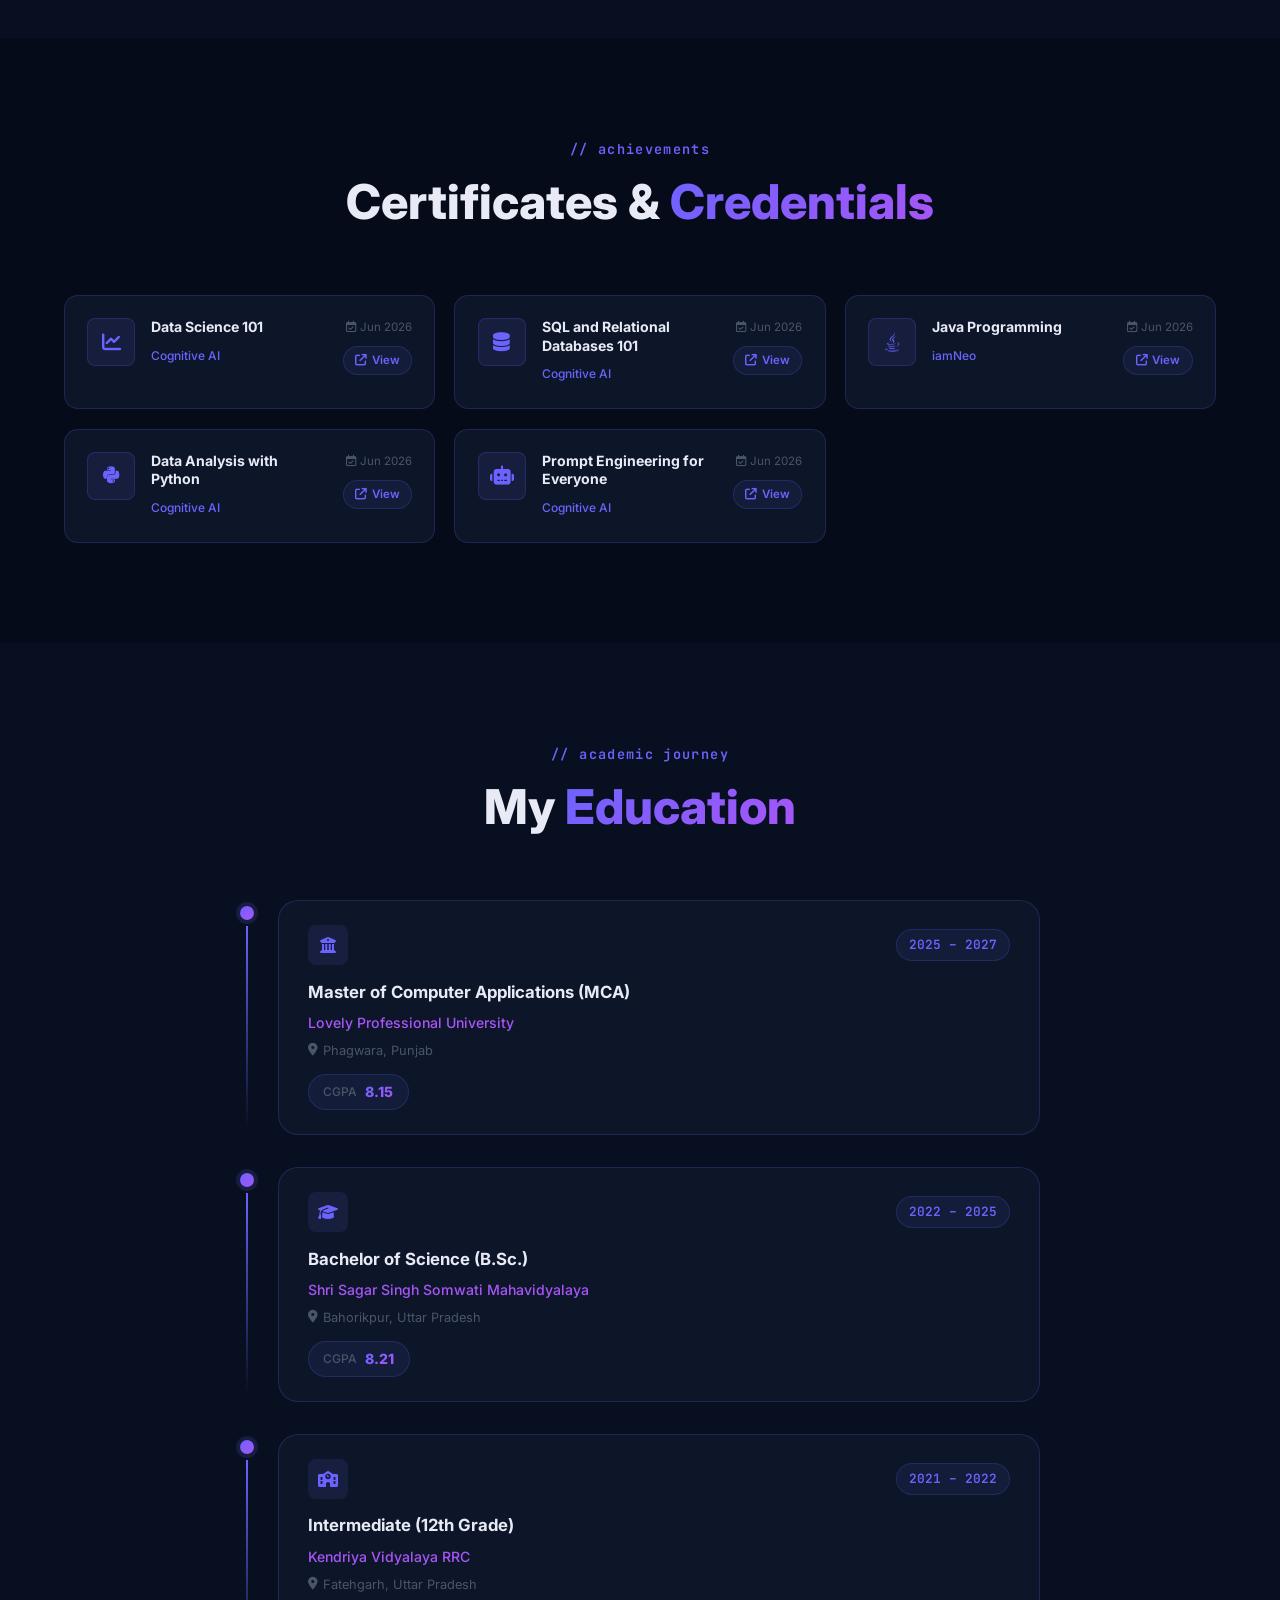
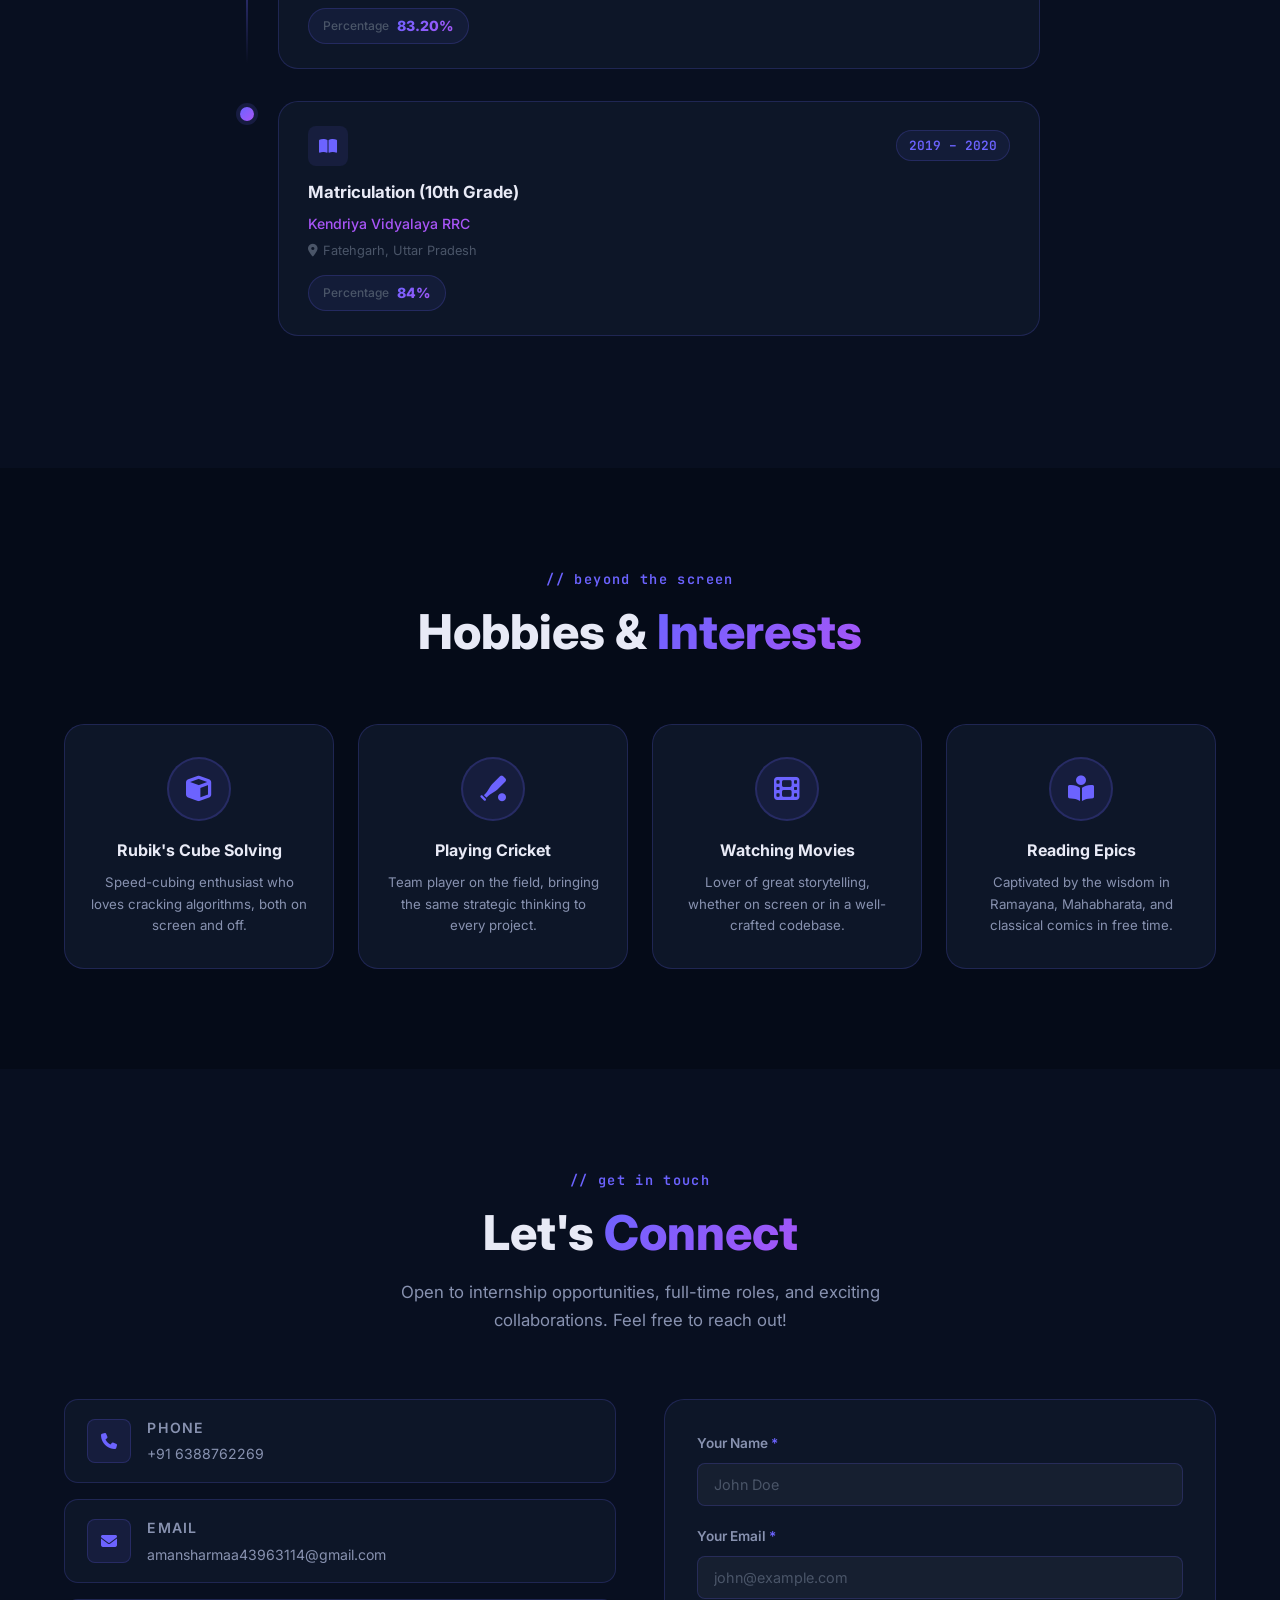
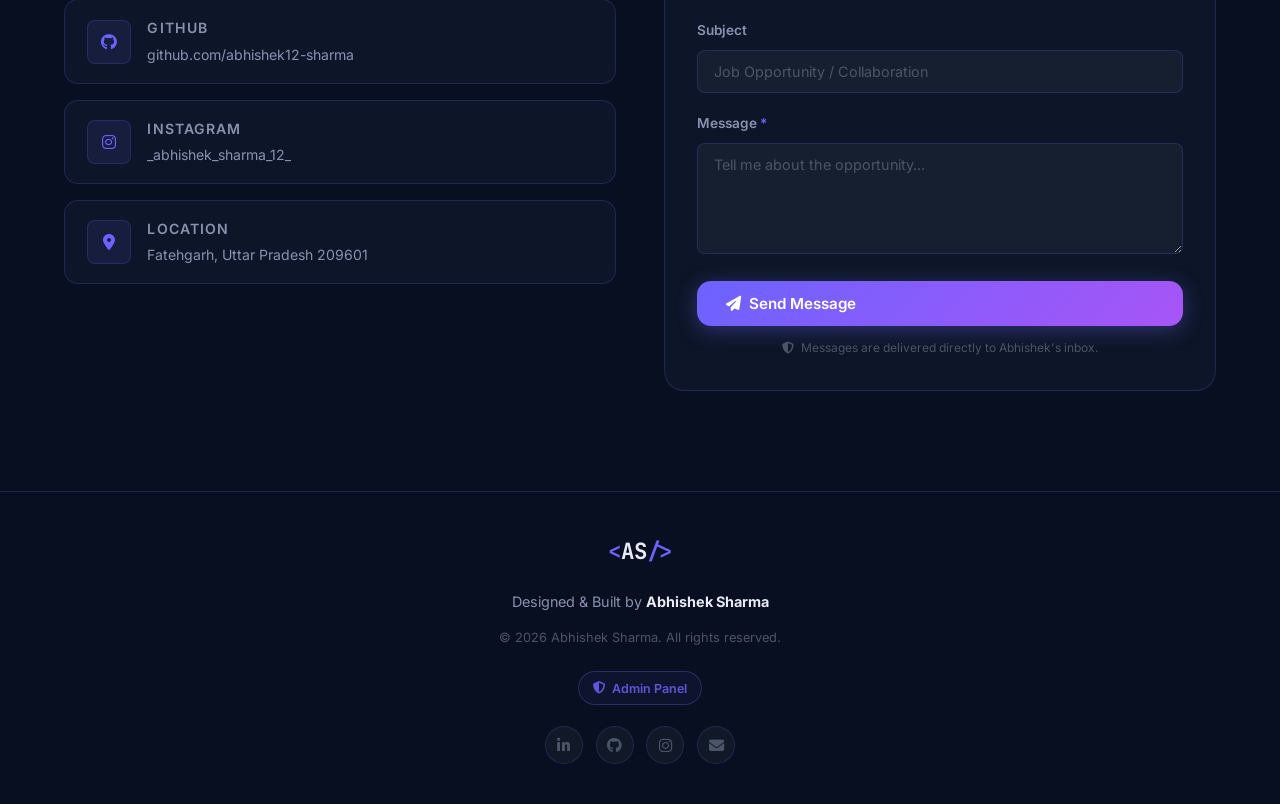
==== commit 1707272a: "Fix cache: force browsers to load latest JS/CSS, no-cache HTML headers" ====
--- a/index.html
+++ b/index.html
@@ -28,7 +28,7 @@
   <script src="supabase-config.js"></script>
   <script src="portfolio-db.js"></script>
 
-  <link rel="stylesheet" href="style.css" />
+  <link rel="stylesheet" href="style.css?v=8" />
 </head>
 <body>
 
@@ -798,8 +798,8 @@
     <i class="fa-solid fa-arrow-up"></i>
   </button>
 
-  <script src="supabase-config.js"></script>
-  <script src="portfolio-db.js"></script>
-  <script src="script.js"></script>
+  <script src="supabase-config.js?v=8"></script>
+  <script src="portfolio-db.js?v=8"></script>
+  <script src="script.js?v=8"></script>
 </body>
 </html>
